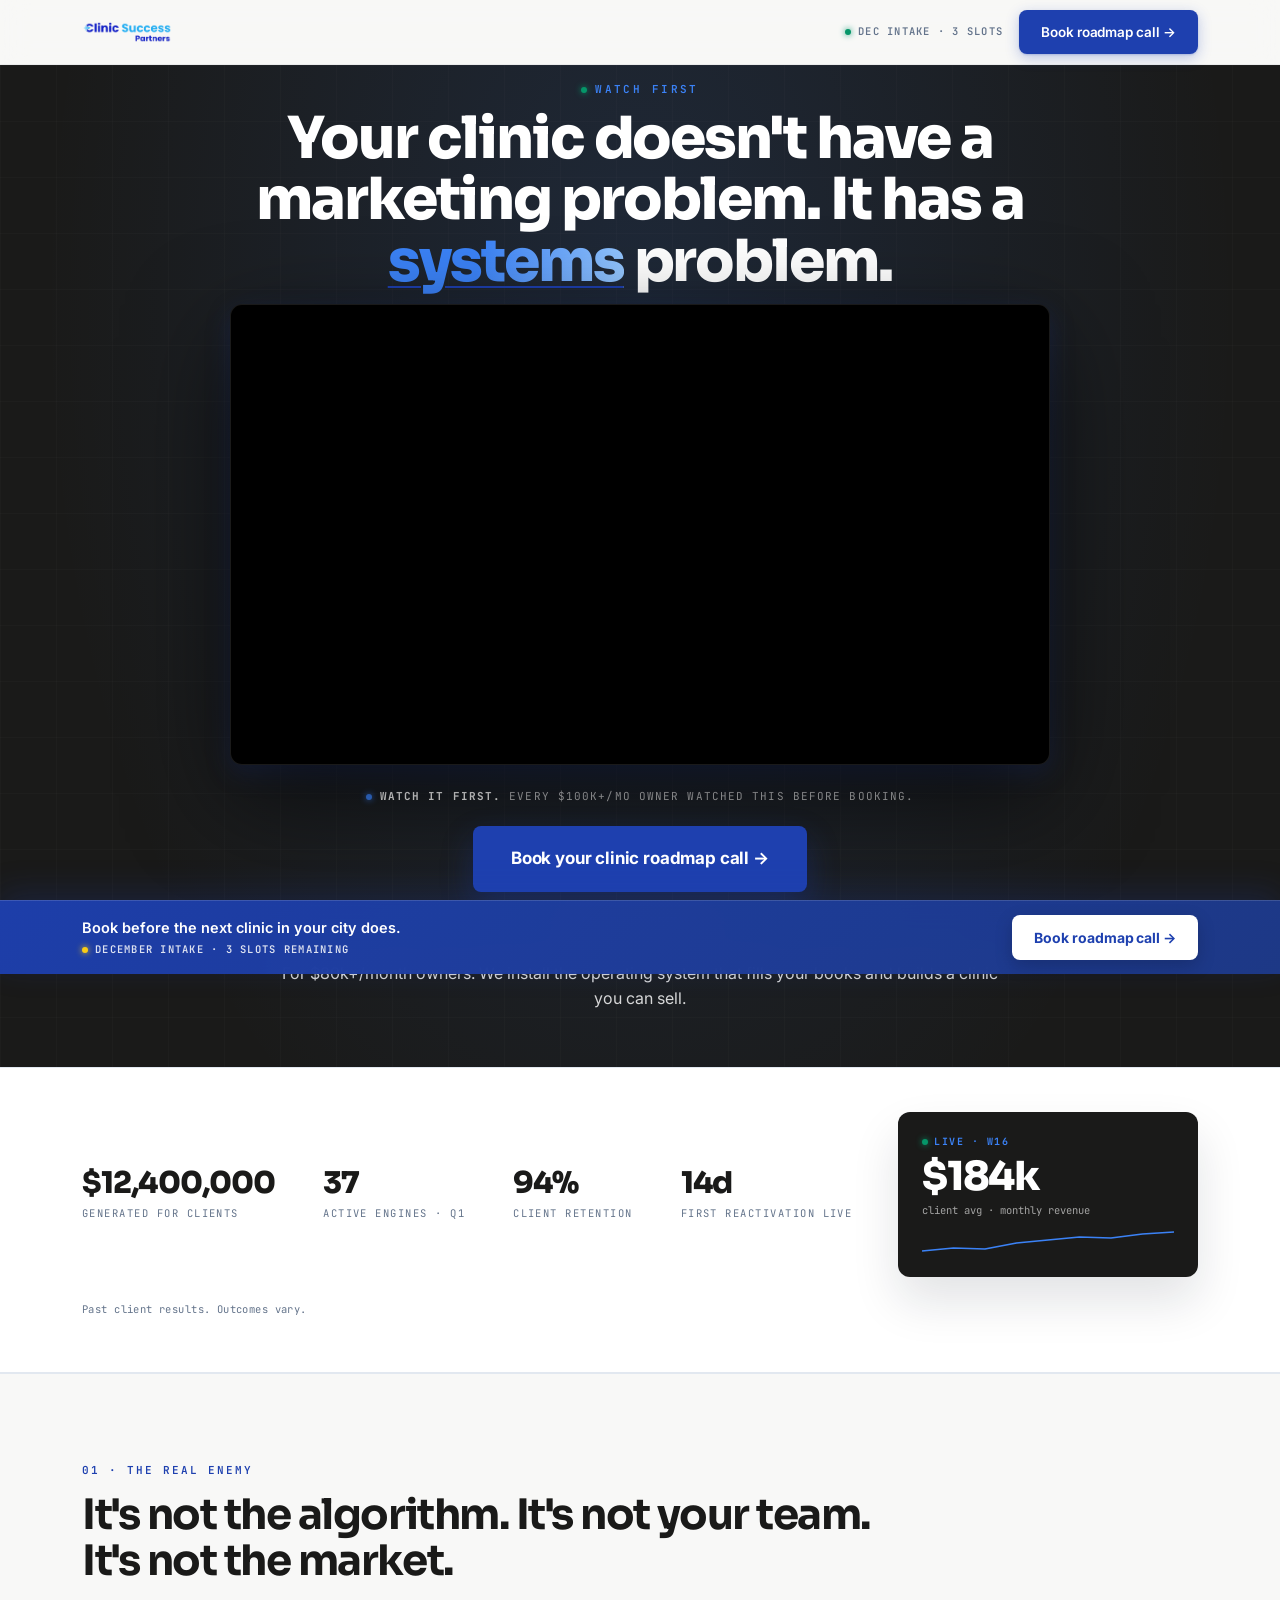
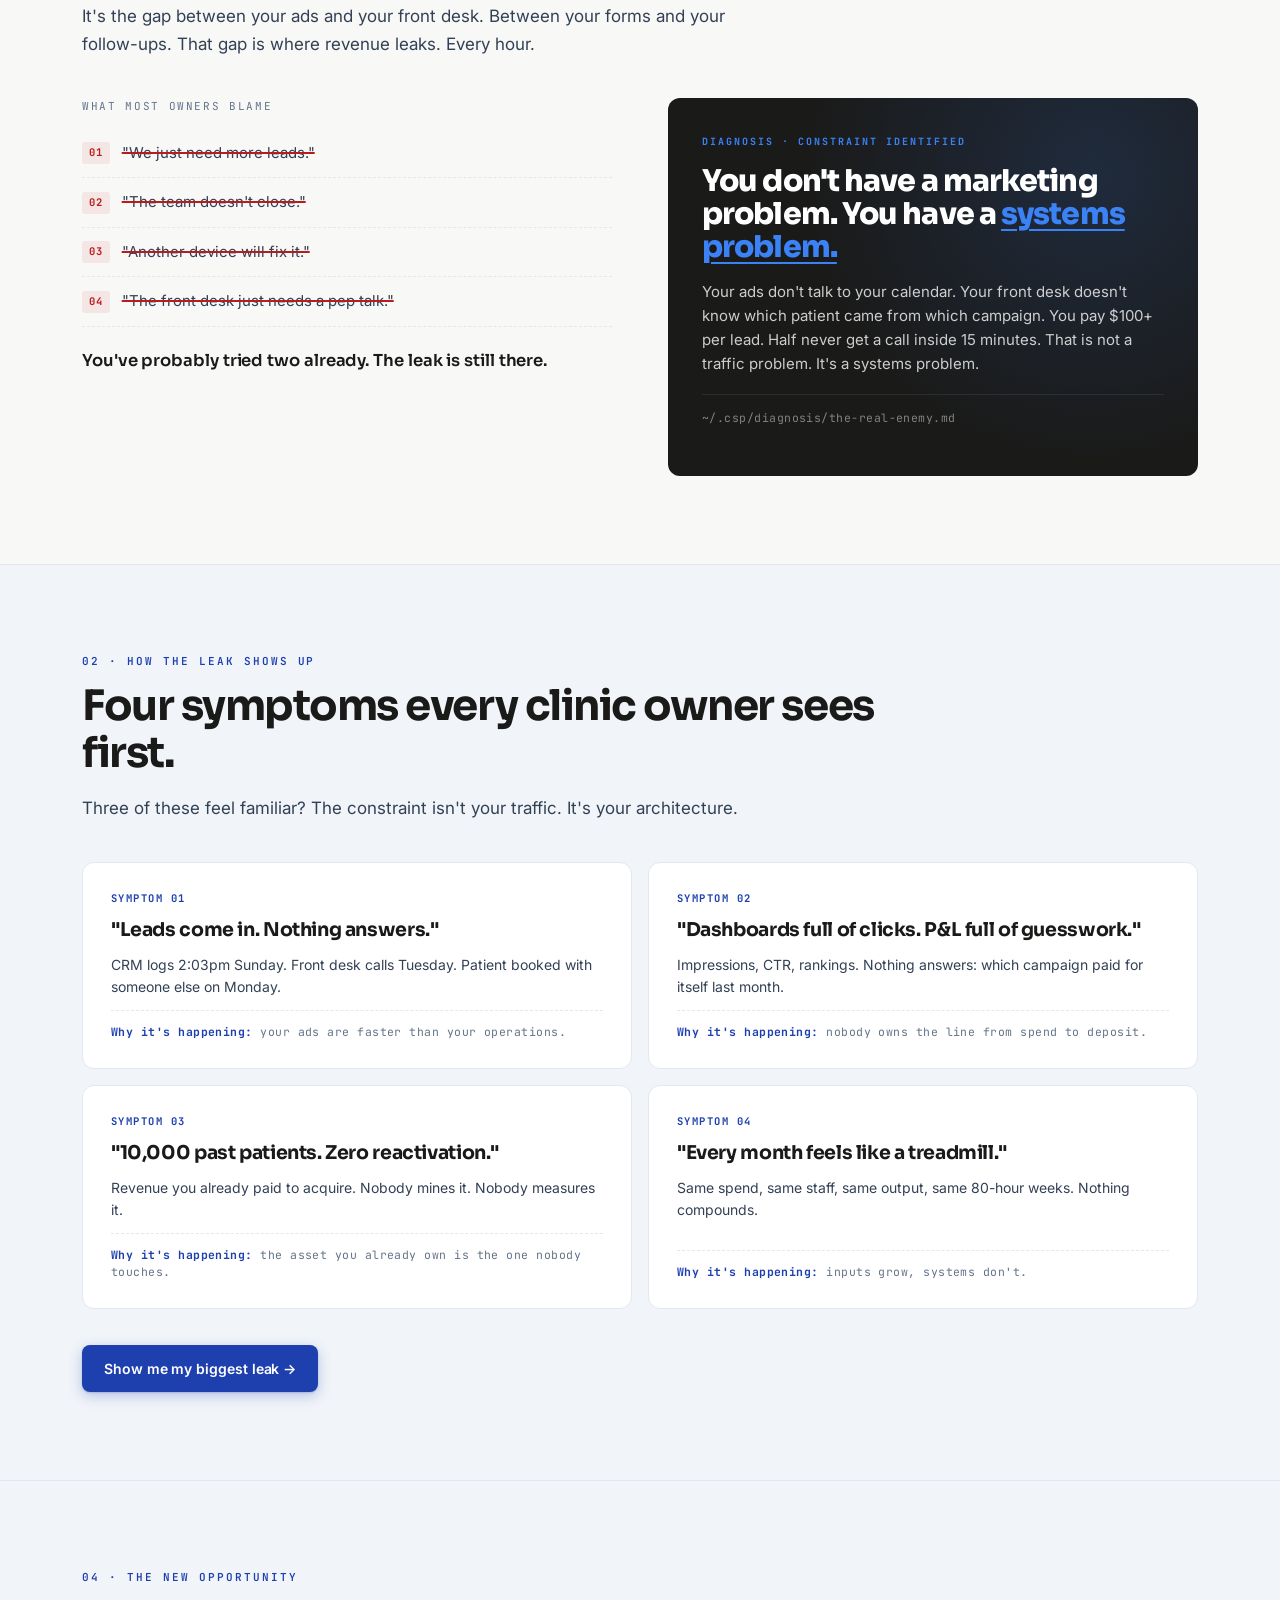
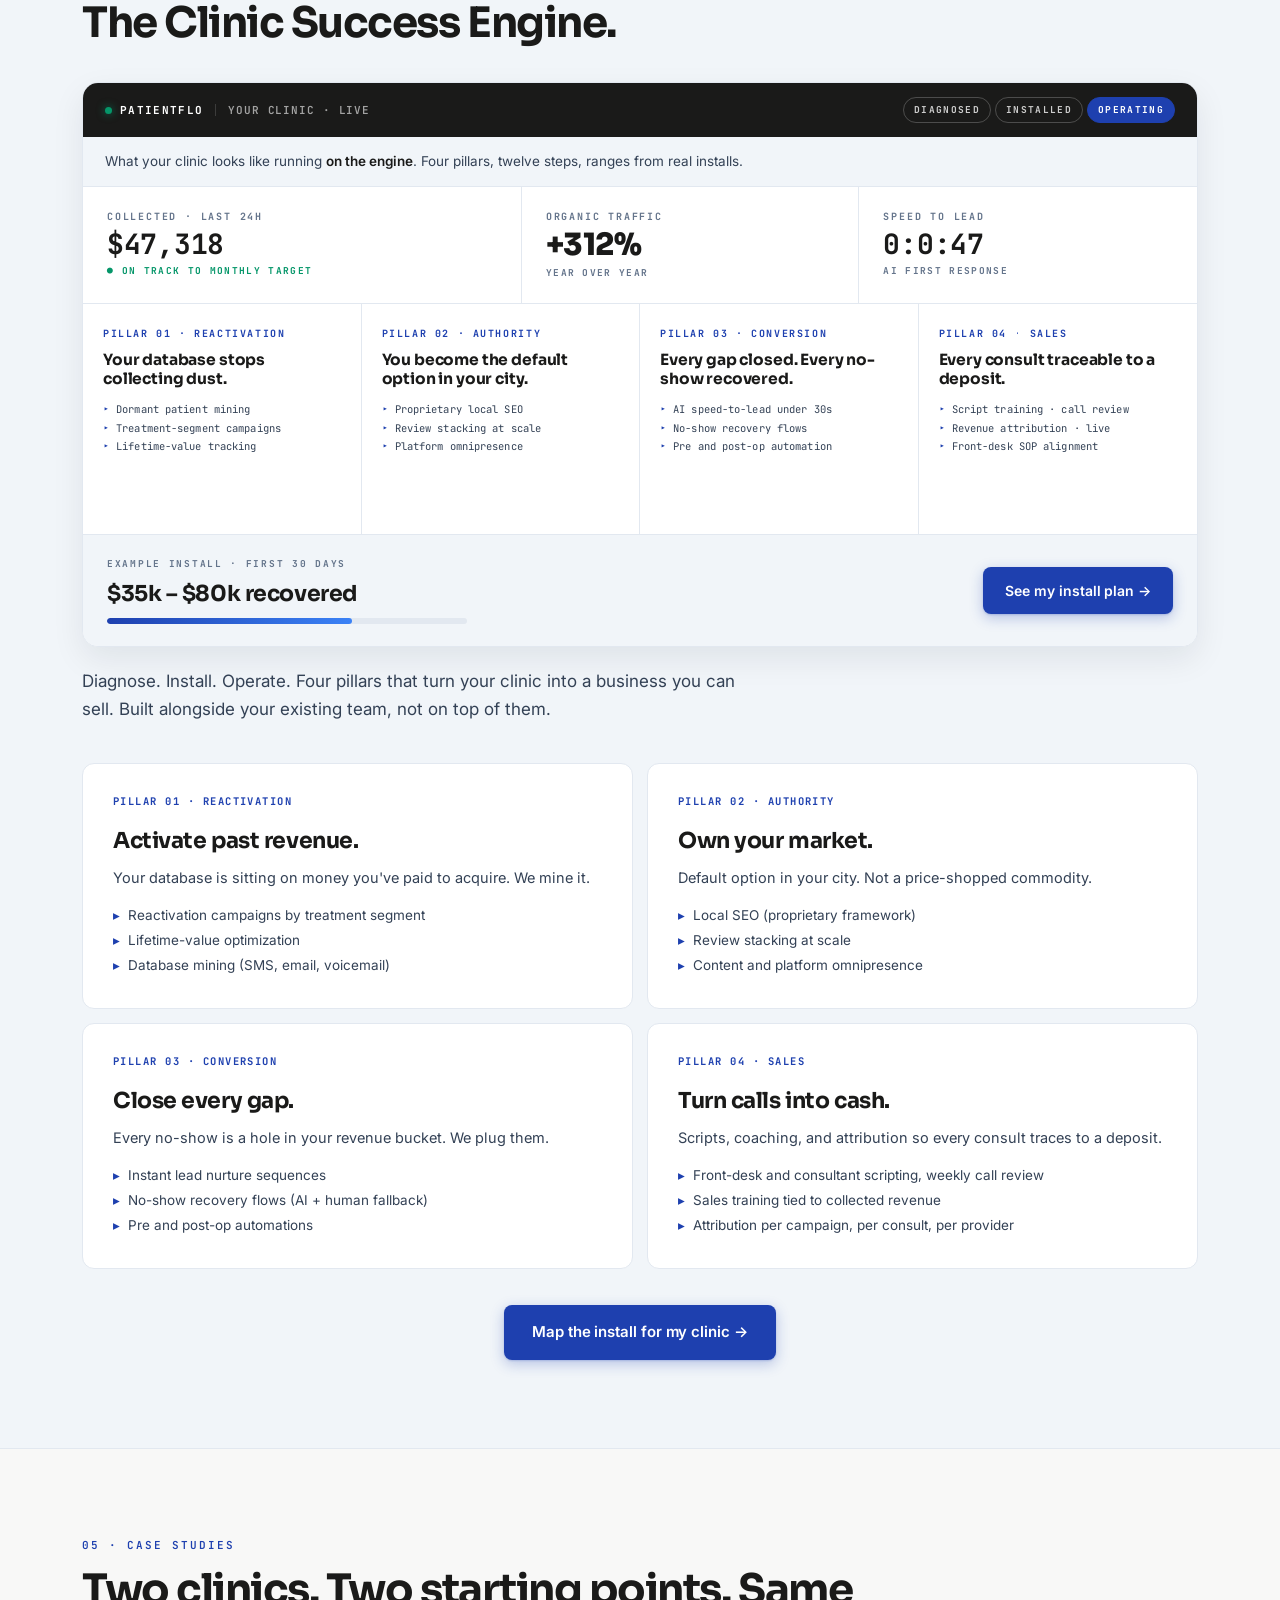
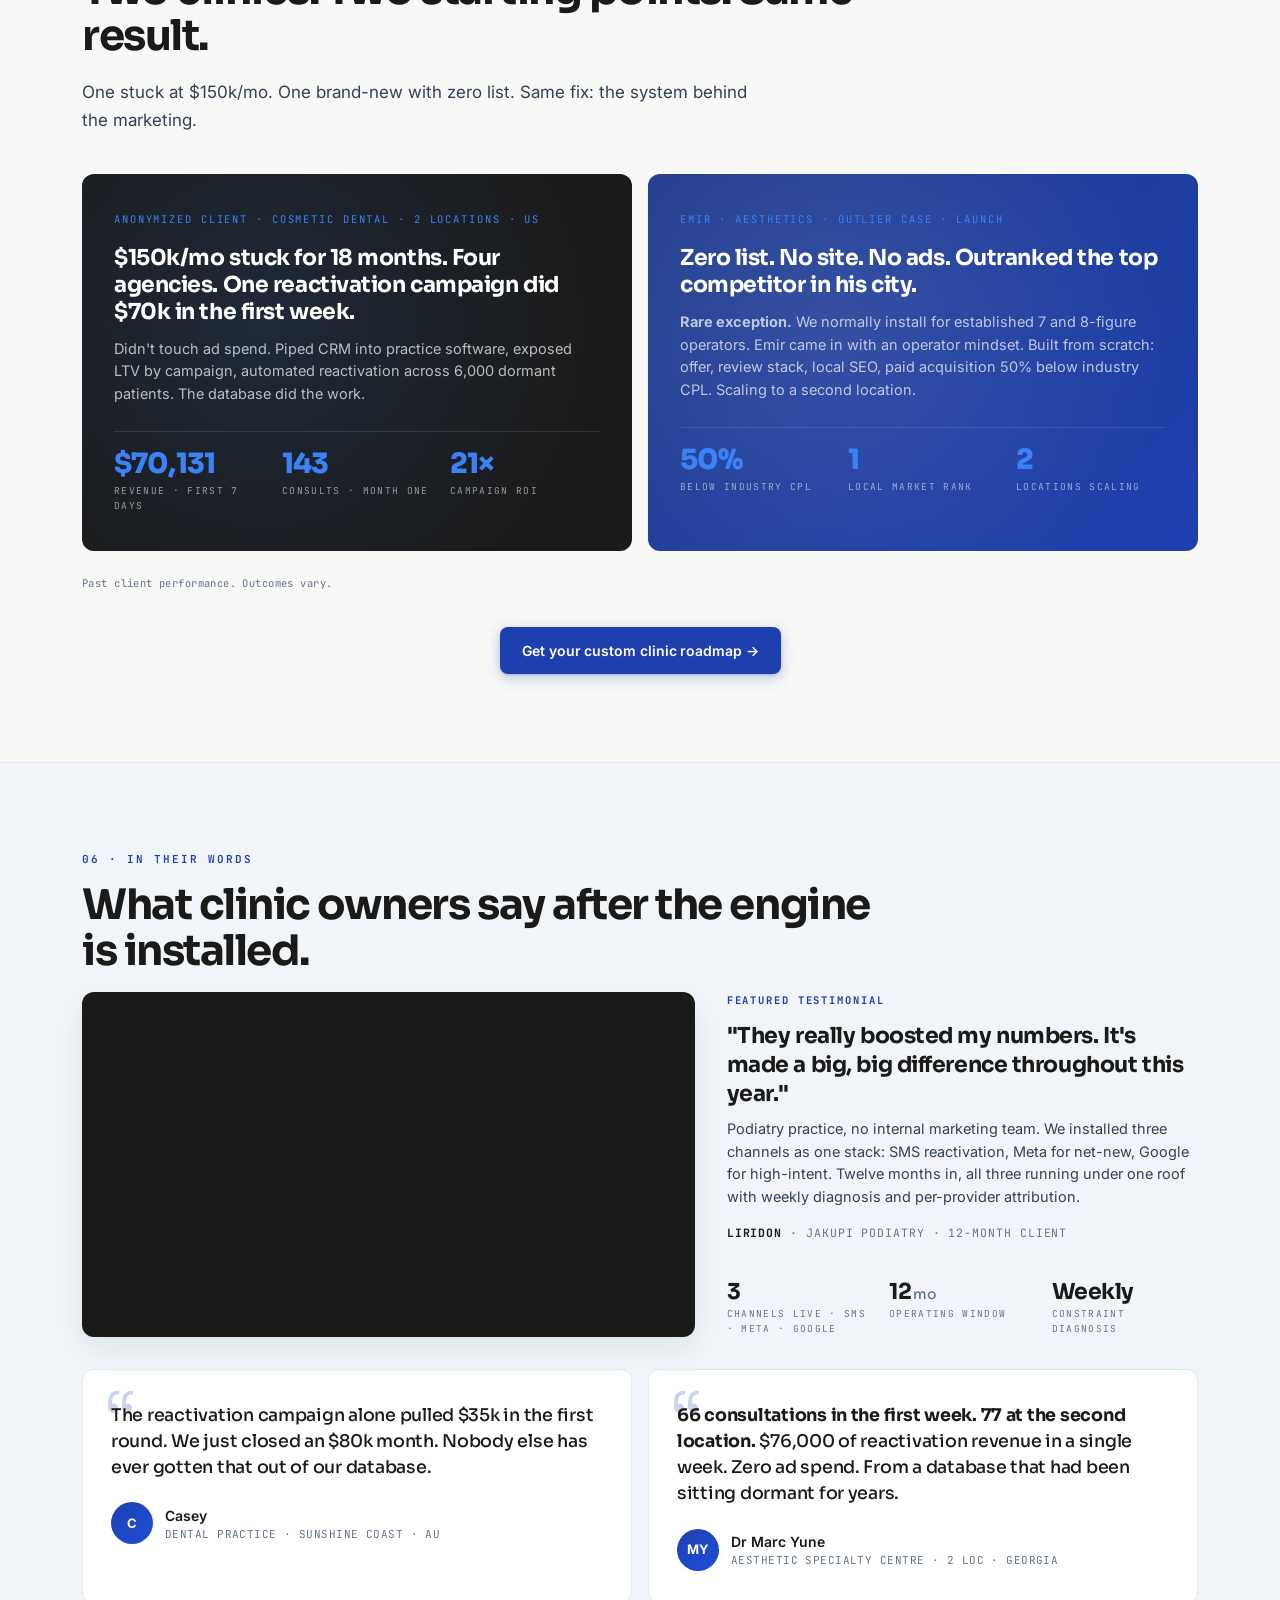
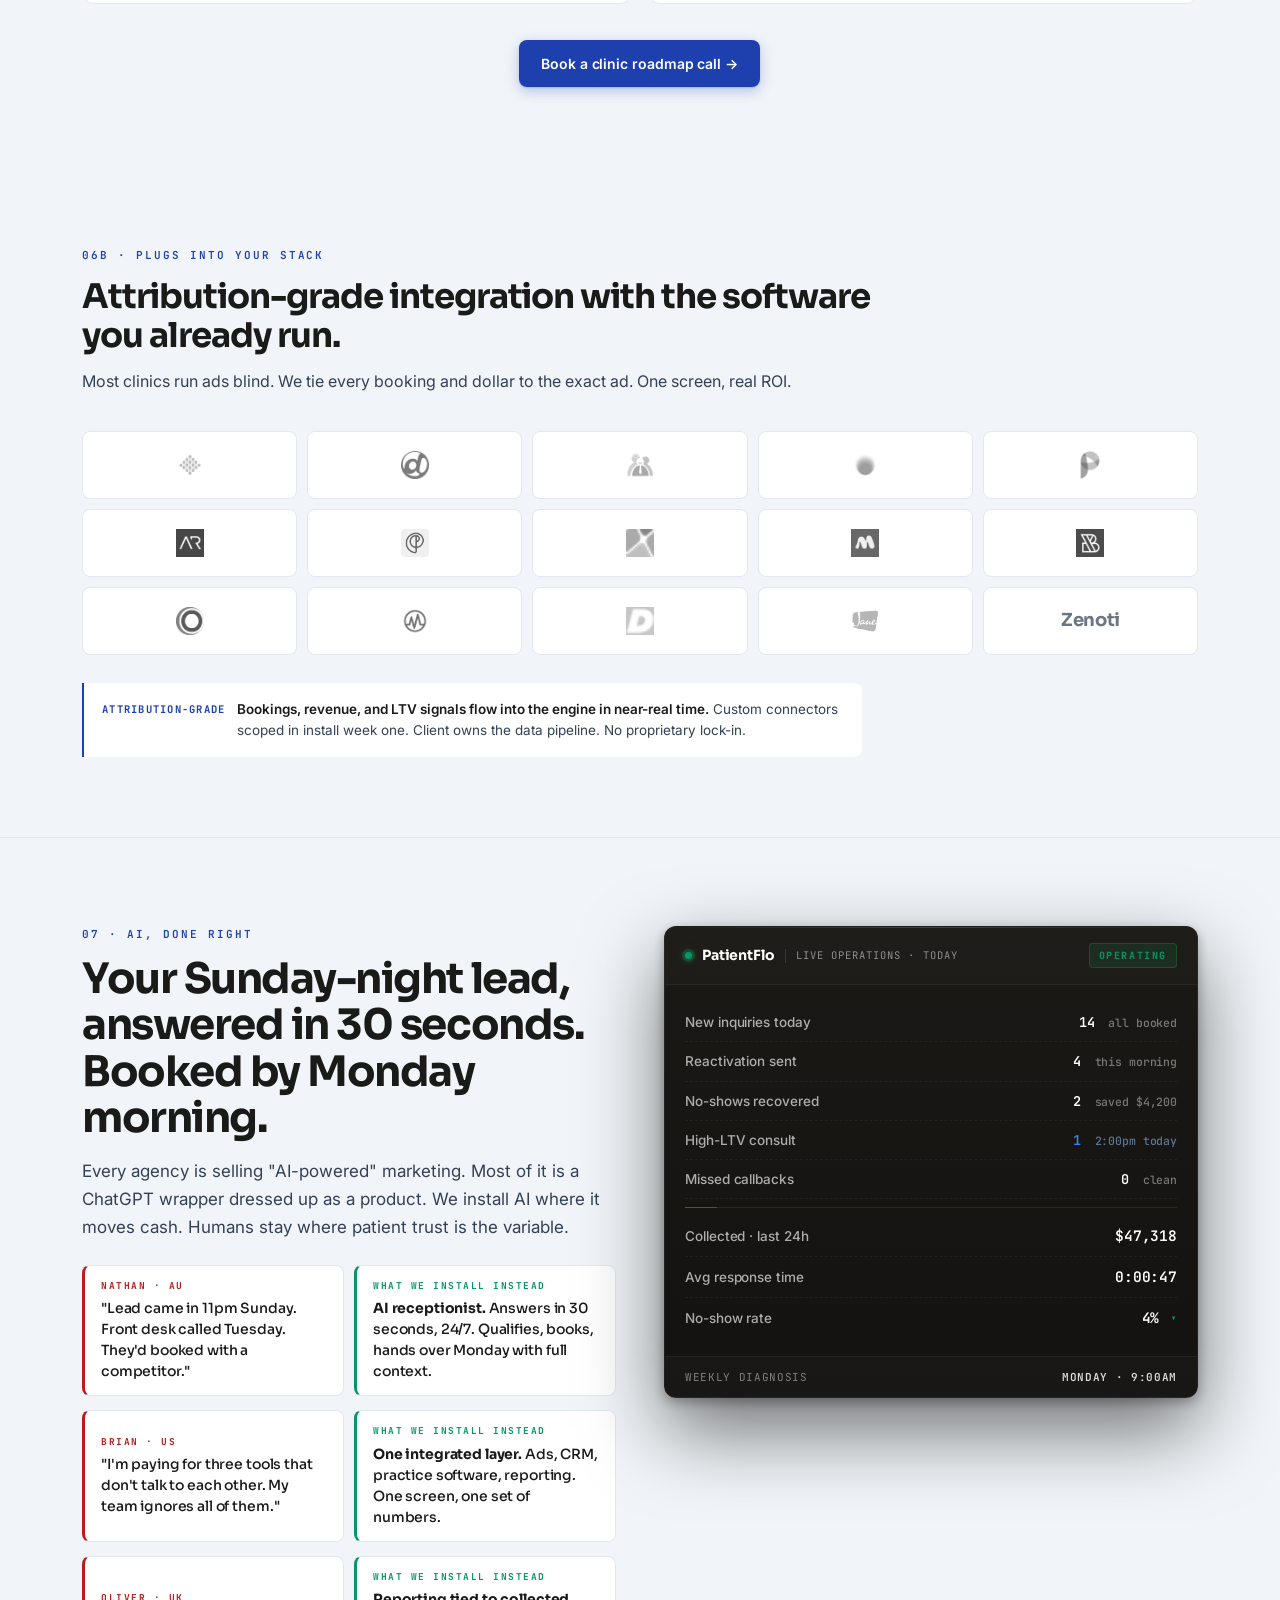
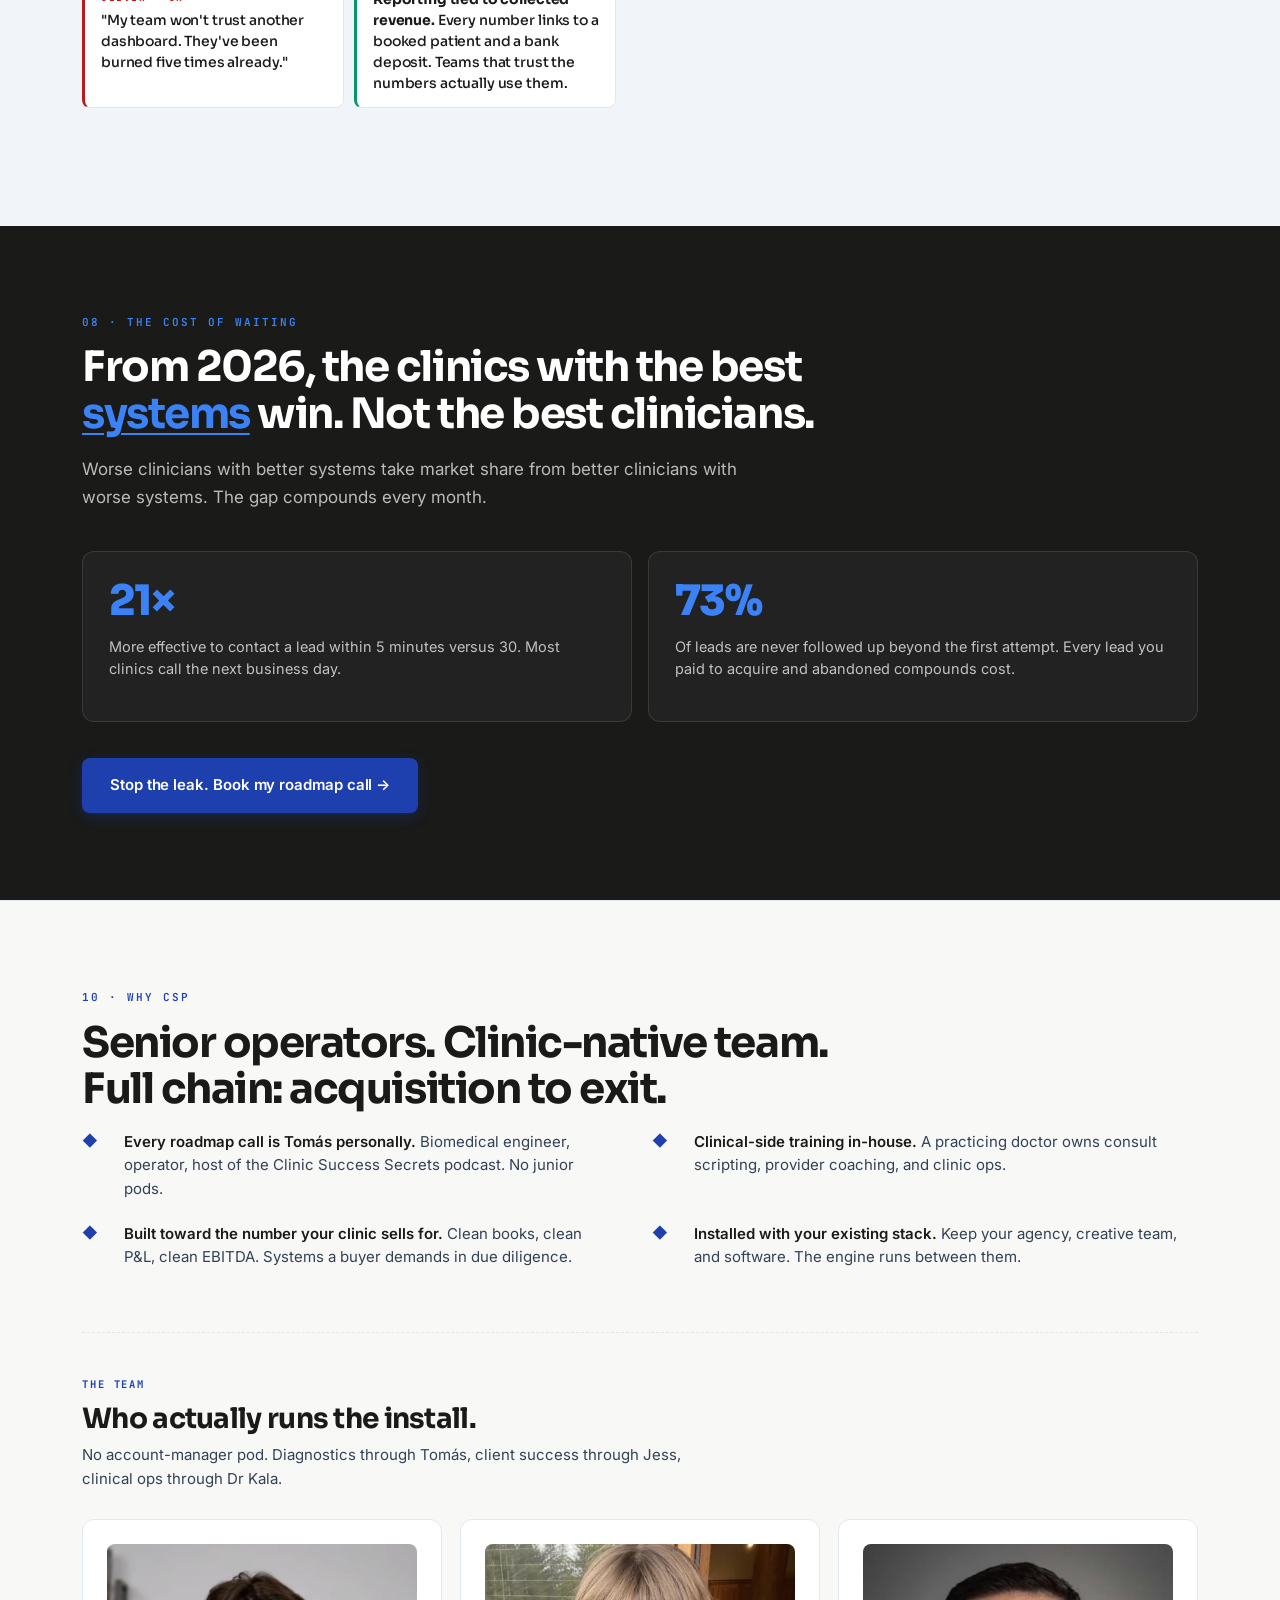
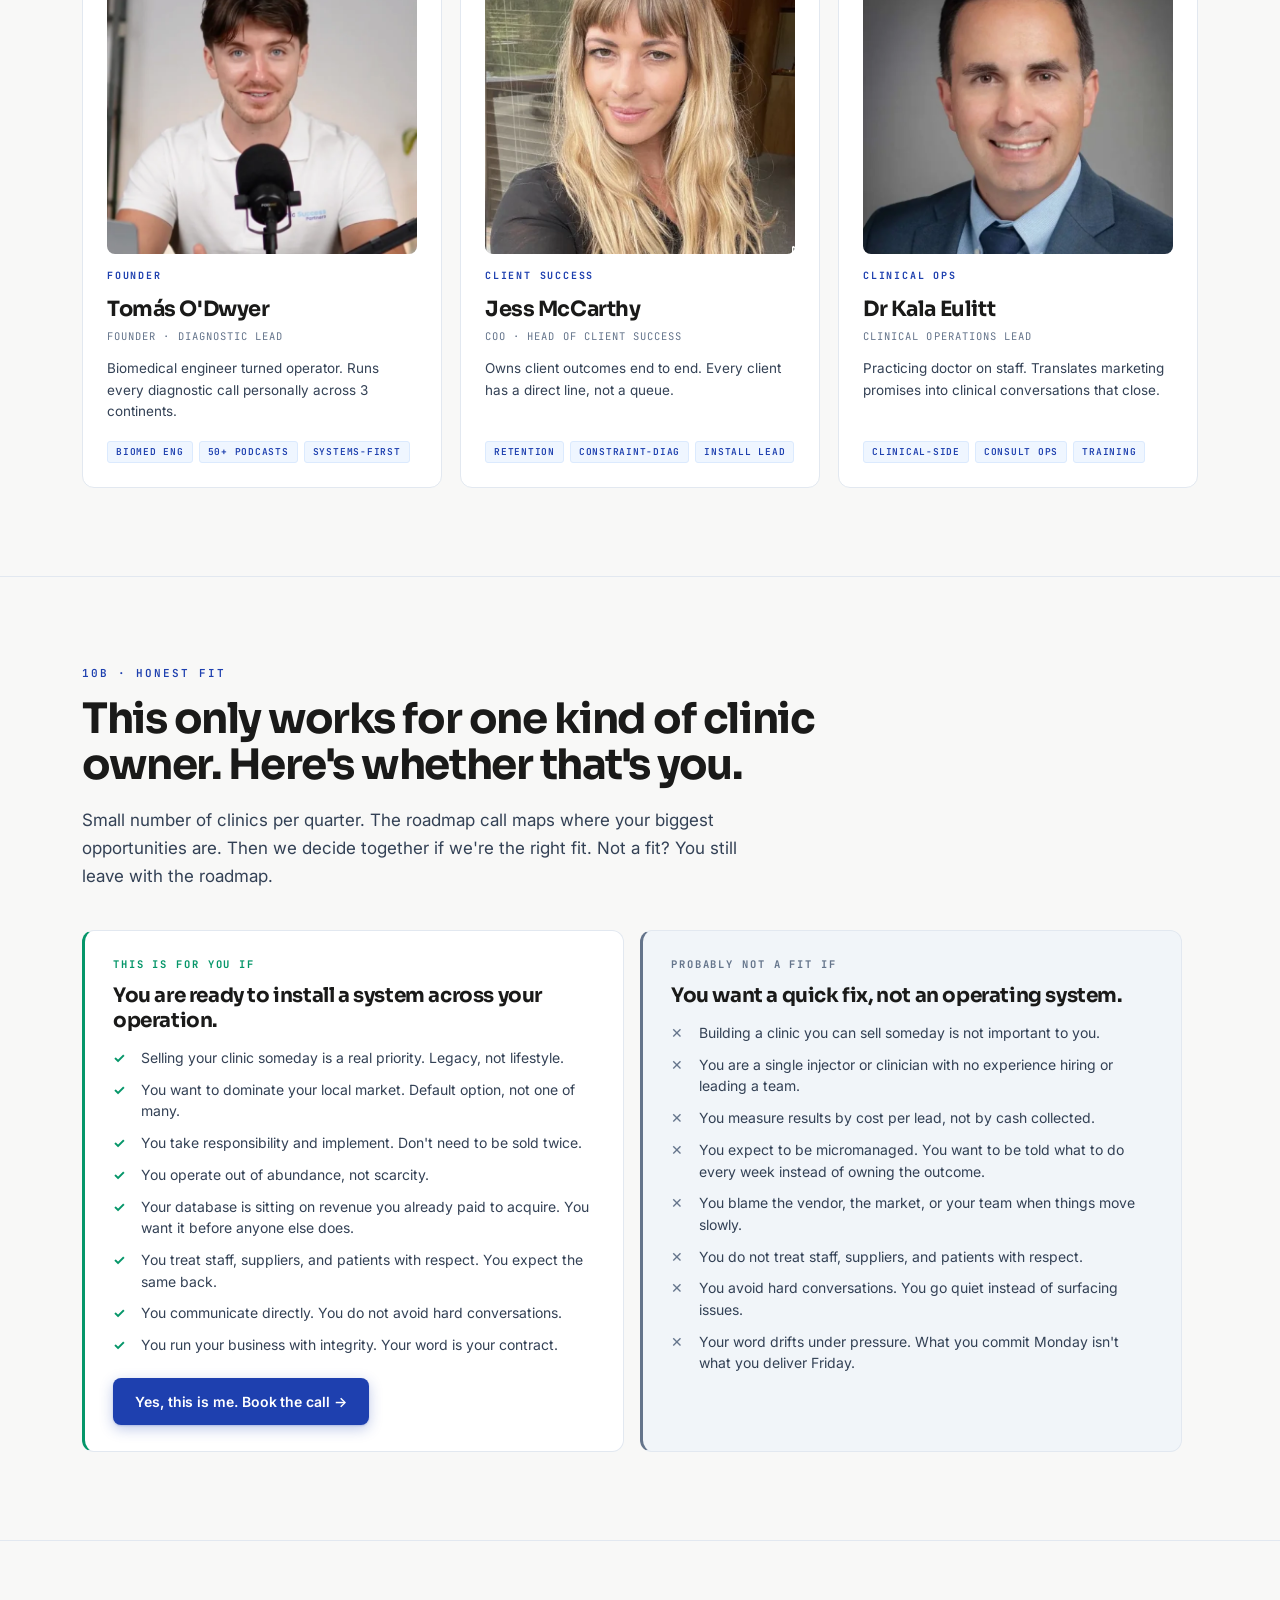
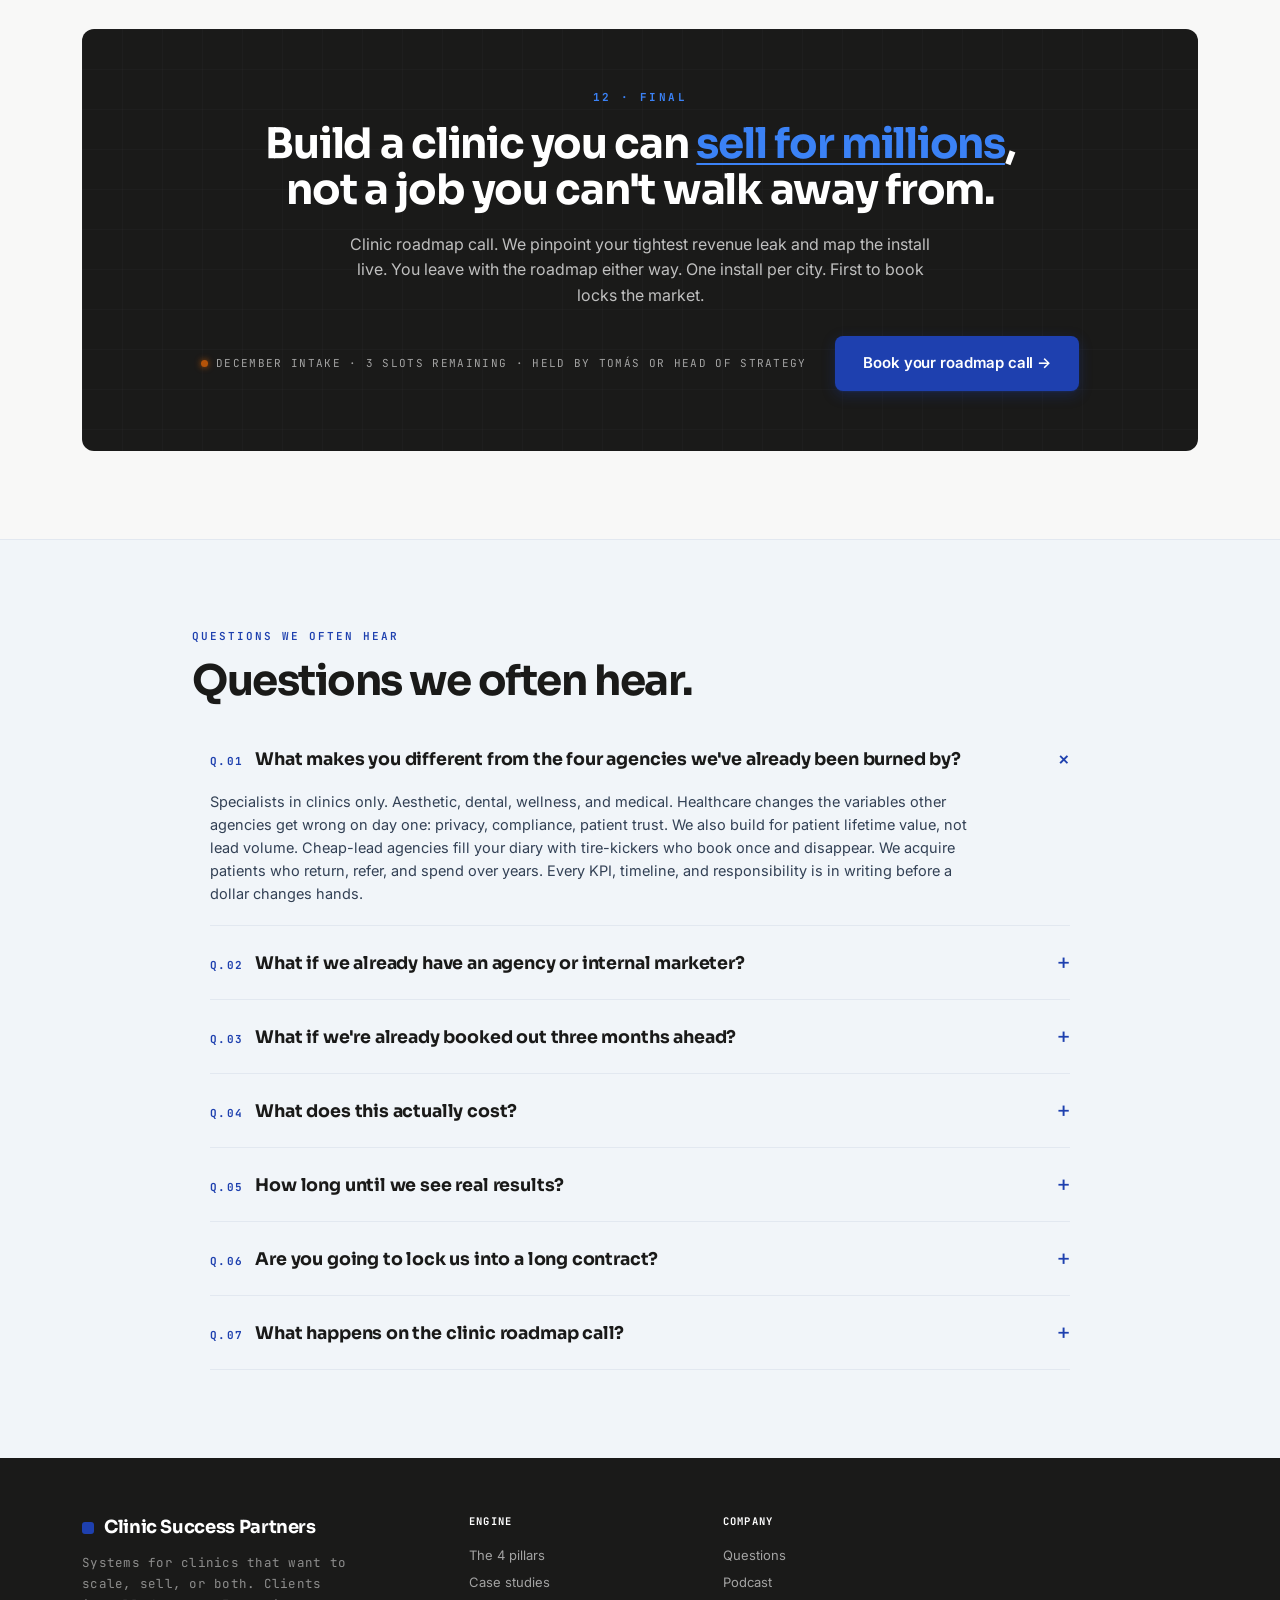
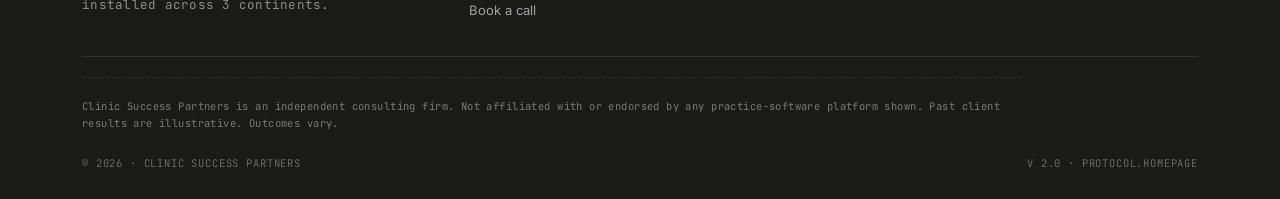
==== index.html @ 95f75d6e "v2.1: mobile fixes — box-sizing reset, VSL+CTA above fold, sticky CTA centered, nav logo/button over" ====
<!DOCTYPE html>
<html lang="en">
<head>
<meta charset="UTF-8" />
<meta name="viewport" content="width=device-width, initial-scale=1" />
<title>Clinic Success Partners · The Engine for 7&amp;8 Figure Clinics</title>
<meta name="description" content="Clinics don't have a marketing problem. They have a systems problem. The installed operating system for 7 and 8-figure clinics, built for your exit." />
<meta name="robots" content="index,follow" />

<!-- Open Graph (Facebook, LinkedIn, WhatsApp, iMessage, Slack, Discord) -->
<meta property="og:type" content="website" />
<meta property="og:site_name" content="Clinic Success Partners" />
<meta property="og:title" content="Clinic Success Partners · The Engine for 7&amp;8 Figure Clinics" />
<meta property="og:description" content="The installed operating system between your acquisition, your front desk, and the number your clinic sells for. Built for 7 and 8-figure clinic owners." />
<meta property="og:url" content="https://clinicsuccesspartners.com/" />
<meta property="og:image" content="https://clinicsuccesspartners.com/assets/og-image.jpg" />
<meta property="og:image:secure_url" content="https://clinicsuccesspartners.com/assets/og-image.jpg" />
<meta property="og:image:type" content="image/jpeg" />
<meta property="og:image:width" content="1200" />
<meta property="og:image:height" content="630" />
<meta property="og:image:alt" content="Clinic Success Partners" />
<meta property="og:locale" content="en_US" />

<!-- Twitter / X -->
<meta name="twitter:card" content="summary_large_image" />
<meta name="twitter:title" content="Clinic Success Partners · The Engine for 7&amp;8 Figure Clinics" />
<meta name="twitter:description" content="The installed operating system between your acquisition, your front desk, and the number your clinic sells for. For 7 and 8-figure clinics." />
<meta name="twitter:image" content="https://clinicsuccesspartners.com/assets/og-image.jpg" />
<meta name="twitter:image:alt" content="Clinic Success Partners" />

<link rel="canonical" href="https://clinicsuccesspartners.com/" />
<link rel="icon" href="./assets/favicon.ico" sizes="any" />
<link rel="icon" type="image/png" sizes="32x32" href="./assets/favicon-32.png" />
<link rel="icon" type="image/png" sizes="192x192" href="./assets/favicon-192.png" />
<link rel="apple-touch-icon" sizes="180x180" href="./assets/apple-touch-icon.png" />

<!-- Resource hints: preconnect critical origins for faster TLS -->
<link rel="preconnect" href="https://fonts.googleapis.com" />
<link rel="preconnect" href="https://fonts.gstatic.com" crossorigin />
<link rel="preconnect" href="https://fast.vidalytics.com" crossorigin />
<link rel="dns-prefetch" href="https://book.clinicsuccesspartners.com" />

<!-- Google Fonts loaded directly (moved out of tokens.css @import to avoid sequential CSS chain) -->
<link rel="stylesheet" href="https://fonts.googleapis.com/css2?family=Sora:wght@400;500;600;700;800&family=Inter:wght@400;500;600;700;800&family=JetBrains+Mono:wght@400;500;600;700&display=swap" />

<!-- VSL poster preload: speeds up LCP for the above-fold Vidalytics thumbnail -->
<link rel="preload" as="image" href="https://fast.vidalytics.com/video/HPq2IGBn/w9SCL74Icphn06Eu/img/thumbnail/blob-69e3a6c3eb606.jpg" fetchpriority="high" />

<!-- Brand system -->
<link rel="preload" href="./brand/tokens.css" as="style" />
<link rel="stylesheet" href="./brand/tokens.css" />
<link rel="stylesheet" href="./brand/motion.css" />
<link rel="stylesheet" href="./css/page.css" />

<script type="application/ld+json">
{
  "@context": "https://schema.org",
  "@type": "Organization",
  "name": "Clinic Success Partners",
  "url": "https://clinicsuccesspartners.com",
  "logo": "https://clinicsuccesspartners.com/assets/favicon.svg",
  "description": "The 12-step Clinic Success Engine. An operating system for 7 and 8-figure clinics.",
  "sameAs": ["https://www.youtube.com/@clinicsuccesspartners"],
  "founder": {"@type": "Person", "name": "Tomás O'Dwyer"}
}
</script>

<style>
  /* ============ LAYOUT ============ */
  *, *::before, *::after { box-sizing: border-box; }
  html, body { overflow-x: hidden; max-width: 100%; }
  body { margin: 0; }
  img, svg, video, iframe { max-width: 100%; }
  .wrap { max-width: 1180px; margin: 0 auto; padding: 0 32px; }
  .wrap-narrow { max-width: 960px; margin: 0 auto; padding: 0 32px; }
  @media (max-width: 640px) {
    .wrap, .wrap-narrow { padding: 0 20px; }
  }
  section { padding: 88px 0; }
  section + section { border-top: 1px solid var(--csp-ink-300); }
  .sec-eye {
    font-family: var(--csp-font-mono); font-size: 11px;
    font-weight: 600; letter-spacing: 0.18em; text-transform: uppercase;
    color: var(--csp-blue-800); display: block; margin-bottom: 14px;
  }
  section h2 {
    font-family: var(--csp-font-display); font-weight: 700;
    font-size: clamp(30px, 3.4vw, 42px); letter-spacing: -0.035em; line-height: 1.1;
    color: var(--csp-warm-900); margin: 0 0 18px;
    max-width: 820px;
  }
  section h2 .hl {
    color: var(--csp-blue-800); text-decoration: underline;
    text-decoration-thickness: 2px; text-underline-offset: 5px;
  }
  section .intro {
    font-size: 17px; line-height: 1.65;
    color: var(--csp-ink-700); margin: 0 0 40px;
    max-width: 680px;
  }

  /* ============ NAV (light/off-white with scroll-shadow) ============ */
  .site-nav {
    position: sticky; top: 0; z-index: 40;
    background: rgba(248,248,247,0.78);
    backdrop-filter: blur(14px);
    border-bottom: 1px solid rgba(15,23,42,0.06);
    padding: 10px 0;
    transition: box-shadow 0.25s var(--csp-ease), background 0.25s var(--csp-ease), border-color 0.25s var(--csp-ease);
  }
  .site-nav.scrolled {
    background: rgba(248,248,247,0.94);
    border-bottom-color: var(--csp-ink-300);
    box-shadow: 0 6px 20px rgba(15,23,42,0.06);
  }
  .site-nav .wrap { display: flex; align-items: center; gap: 16px; }
  .nav-logo {
    font-family: var(--csp-font-display); font-weight: 700;
    font-size: 16px; color: var(--csp-warm-900); letter-spacing: -0.02em;
    display: flex; align-items: center; gap: 9px; text-decoration: none;
  }
  .nav-logo .mark { width: 11px; height: 11px; border-radius: 3px; background: var(--csp-blue-800); }
  .nav-logo img { height: 22px; width: auto; display: block; }
  .site-nav .spacer { flex: 1; }
  .nav-status {
    font-family: var(--csp-font-mono); font-size: 10.5px; font-weight: 600;
    color: var(--csp-ink-500); letter-spacing: 0.12em; text-transform: uppercase;
    display: flex; align-items: center; gap: 7px;
  }
  .nav-status::before {
    content: ""; width: 6px; height: 6px; border-radius: 50%;
    background: var(--csp-success); box-shadow: 0 0 6px var(--csp-success);
    animation: csp-pulse 1.8s ease-in-out infinite;
  }
  @media (max-width: 640px) {
    .nav-status { display: none; }
    .site-nav { padding: 8px 0; }
    .site-nav .wrap { gap: 10px; }
    .nav-logo img { height: 20px; }
    .site-nav .btn { padding: 9px 14px; font-size: 13px; }
    .site-nav .btn .full { display: none; }
  }
  .site-nav .btn .short { display: none; }
  @media (max-width: 640px) {
    .site-nav .btn .short { display: inline; }
  }

  /* ============ BUTTONS ============ */
  .btn {
    display: inline-flex; align-items: center; gap: 8px;
    padding: 13px 22px;
    font-family: var(--csp-font-ui); font-size: 14px; font-weight: 600;
    border-radius: var(--csp-r); border: none; cursor: pointer; text-decoration: none;
    transition: transform 0.18s var(--csp-ease), box-shadow 0.18s var(--csp-ease), background 0.15s ease;
    letter-spacing: -0.005em; white-space: nowrap;
  }
  .btn-primary {
    background: var(--csp-blue-800); color: #fff;
    box-shadow: var(--csp-shadow-cta);
  }
  .btn-primary:hover {
    transform: translateY(-1px); background: var(--csp-blue-900);
    box-shadow: var(--csp-shadow-cta-hover);
  }
  .btn-outline {
    background: transparent; color: var(--csp-ink-900);
    border: 1px solid var(--csp-ink-300);
  }
  .btn-outline:hover { border-color: var(--csp-blue-800); color: var(--csp-blue-800); }
  .btn-lg { padding: 16px 28px; font-size: 15px; }
  /* btn-xl = identical to btn-lg on mobile (no change vs live), upgrades on desktop only */
  .btn-xl { padding: 16px 28px; font-size: 15px; }
  @media (min-width: 768px) {
    .btn-xl {
      padding: 20px 38px; font-size: 17px; font-weight: 700;
      letter-spacing: -0.01em; gap: 10px;
      box-shadow: 0 14px 32px rgba(30,64,175,0.32), 0 2px 6px rgba(15,23,42,0.18);
    }
    .btn-xl:hover { box-shadow: 0 18px 40px rgba(30,64,175,0.40), 0 3px 8px rgba(15,23,42,0.20); }
    /* Desktop nav CTA (refined / premium) */
    .site-nav .btn-primary { padding: 12px 22px; font-size: 13.5px; font-weight: 600; }
  }

  /* ============ HERO (VSL above the fold, dark) ============ */
  .hero {
    padding: 36px 0 56px; text-align: center;
    background: var(--csp-warm-900); color: #fff;
    position: relative; overflow: hidden;
  }
  .hero::before {
    content: ""; position: absolute;
    top: -30%; left: -10%; width: 120%; height: 180%;
    background: radial-gradient(ellipse at 50% 30%, rgba(59,130,246,0.14), transparent 55%);
    pointer-events: none;
  }
  .hero::after {
    content: ""; position: absolute;
    top: 0; left: 0; right: 0; bottom: 0;
    background-image:
      linear-gradient(to right, rgba(255,255,255,0.015) 1px, transparent 1px),
      linear-gradient(to bottom, rgba(255,255,255,0.015) 1px, transparent 1px);
    background-size: 56px 56px; pointer-events: none;
  }
  .hero .wrap-narrow { position: relative; z-index: 2; }
  .hero .eye {
    font-family: var(--csp-font-mono); font-size: 11px;
    font-weight: 600; letter-spacing: 0.22em; text-transform: uppercase;
    color: var(--csp-blue-400); margin-bottom: 18px; display: inline-flex;
    align-items: center; gap: 8px;
  }
  .hero .eye::before {
    content: ""; width: 6px; height: 6px; border-radius: 50%;
    background: var(--csp-success); box-shadow: 0 0 6px var(--csp-success);
    animation: csp-pulse 1.8s ease-in-out infinite;
  }
  .hero h1 {
    font-family: var(--csp-font-display); font-weight: 800;
    font-size: clamp(38px, 4.7vw, 58px); line-height: 1.06;
    letter-spacing: -0.035em; color: #fff;
    margin: 0 auto 22px; max-width: 880px;
  }
  .hero h1 .hl { color: var(--csp-blue-400); }
  .hero h1 .hl.shimmer {
    background: linear-gradient(100deg, var(--csp-blue-400) 20%, #93C5FD 50%, var(--csp-blue-400) 80%);
    background-size: 200% 100%;
    -webkit-background-clip: text; background-clip: text;
    -webkit-text-fill-color: transparent;
    animation: csp-shimmer 3s linear infinite;
  }
  .hero p.hero-sub {
    font-size: 15px; line-height: 1.55; color: rgba(255,255,255,0.72);
    margin: 20px auto 0; max-width: 620px;
  }
  .hero p.hero-resolver {
    font-size: 16px; line-height: 1.55;
    color: rgba(255,255,255,0.82);
    margin: 0 auto 28px; max-width: 720px;
  }
  /* Mobile hero: VSL + CTA above the fold. Headline tightened, resolver dropped below CTA. */
  @media (max-width: 767px) {
    .hero { padding: 18px 0 40px; }
    .hero .wrap-narrow { display: flex; flex-direction: column; align-items: stretch; }
    .hero .eye { order: 1; align-self: center; margin-bottom: 8px; }
    .hero h1 {
      order: 2;
      font-size: clamp(26px, 7.4vw, 34px);
      line-height: 1.08;
      margin: 0 auto 14px;
    }
    .hero .vsl-wrap { order: 3; margin: 0 auto 14px; }
    .hero .vsl-cta-row { order: 4; gap: 10px; margin-bottom: 12px; }
    .hero p.hero-resolver { order: 5; font-size: 14.5px; margin: 6px auto 0; }
  }
  /* Desktop-only hero visual reorder + tightened spacing so CTA sits above the fold. Mobile unchanged. */
  @media (min-width: 768px) {
    .hero { padding: 16px 0 56px; }
    .hero .wrap-narrow { display: flex; flex-direction: column; align-items: stretch; }
    .hero .eye { order: 1; align-self: center; margin-bottom: 10px; }
    .hero h1 { order: 2; margin-bottom: 12px; }
    .hero .vsl-wrap { order: 3; width: 100%; max-width: 640px; align-self: center; margin-bottom: 12px; }
    .hero .vsl-cta-row { order: 4; gap: 10px; }
    .hero p.hero-resolver { order: 5; margin: 22px auto 0; }
  }
  /* Taller viewports: progressively grow VSL back toward original prominence */
  @media (min-width: 768px) and (min-height: 820px) {
    .hero .vsl-wrap { max-width: 720px; }
  }
  @media (min-width: 768px) and (min-height: 900px) {
    .hero .vsl-wrap { max-width: 820px; }
  }

  .vsl-wrap {
    position: relative;
    border-radius: var(--csp-r-lg);
    overflow: hidden;
    box-shadow: 0 32px 100px rgba(0,0,0,0.6), 0 8px 24px rgba(30,64,175,0.25);
    background: #000;
    margin: 0 auto 20px;
    max-width: 860px;
    aspect-ratio: 16 / 9;
    border: 1px solid rgba(255,255,255,0.10);
    transition: border-color 0.25s var(--csp-ease), box-shadow 0.25s var(--csp-ease);
  }
  .vsl-wrap:hover {
    border-color: rgba(59,130,246,0.35);
    box-shadow: 0 36px 110px rgba(0,0,0,0.65), 0 12px 36px rgba(30,64,175,0.4);
  }
  .vsl-cta-row {
    display: flex; flex-direction: column; gap: 14px; align-items: center;
  }
  .vsl-cta-note {
    font-family: var(--csp-font-mono); font-size: 11px;
    color: rgba(255,255,255,0.72); letter-spacing: 0.10em; text-transform: uppercase;
    display: inline-flex; align-items: center; gap: 8px;
  }
  .vsl-cta-note::before {
    content: ""; width: 6px; height: 6px; border-radius: 50%;
    background: var(--csp-blue-400); box-shadow: 0 0 6px var(--csp-blue-400);
    animation: csp-pulse 1.8s ease-in-out infinite;
  }
  .vsl-cta-note .accent { color: #fff; font-weight: 700; }
  .vsl-restart {
    background: transparent; border: none;
    color: rgba(255,255,255,0.5);
    font-family: var(--csp-font-mono);
    font-size: 10.5px; font-weight: 600;
    letter-spacing: 0.08em; text-transform: uppercase;
    cursor: pointer; padding: 8px 14px; margin-top: 2px;
    min-height: 36px;
    transition: color 0.2s var(--csp-ease);
    -webkit-tap-highlight-color: transparent;
  }
  @media (hover: hover) {
    .vsl-restart:hover { color: rgba(255,255,255,0.85); }
  }
  .vsl-restart:active { color: rgba(255,255,255,0.9); }
  .vsl-restart:focus-visible { outline: 1px solid rgba(255,255,255,0.35); outline-offset: 2px; }
  @media (max-width: 720px) {
    .vsl-restart { font-size: 11px; padding: 10px 16px; min-height: 40px; }
  }

  /* ============ DISCLAIMERS ============ */
  .disclaimer {
    margin-top: 24px;
    font-family: var(--csp-font-mono);
    font-size: 10.5px; line-height: 1.55;
    color: var(--csp-ink-500); letter-spacing: 0.04em;
    max-width: 880px;
  }
  .footer-disclaimer {
    margin-top: 20px; padding-top: 20px;
    border-top: 1px dashed rgba(255,255,255,0.1);
    font-family: var(--csp-font-mono);
    font-size: 10.5px; line-height: 1.6;
    color: rgba(255,255,255,0.42); letter-spacing: 0.04em;
    max-width: 940px;
  }

  /* ============ PROOF BAR ============ */
  .proof-bar {
    padding: 44px 0;
    background: var(--csp-surface);
    border-top: 1px solid var(--csp-ink-300);
    border-bottom: 1px solid var(--csp-ink-300);
  }
  .proof-grid {
    display: grid; grid-template-columns: 1fr 300px;
    gap: 36px; align-items: center;
  }
  .proof-card {
    background: var(--csp-warm-900); color: #fff;
    padding: 22px 24px; border-radius: var(--csp-r-lg);
    box-shadow: var(--csp-shadow-xl);
    animation: csp-float 7s ease-in-out infinite;
    will-change: transform;
    transition: box-shadow 0.4s var(--csp-ease);
  }
  @media (hover: hover) {
    .proof-card:hover {
      box-shadow: 0 36px 90px rgba(0,0,0,0.2), 0 12px 28px rgba(30,64,175,0.18);
    }
  }
  @keyframes csp-float {
    0%, 100% { transform: translate(0, 0); }
    25%     { transform: translate(-1.5px, -4px); }
    50%     { transform: translate(0, -8px); }
    75%     { transform: translate(1.5px, -4px); }
  }
  @keyframes csp-float-sm {
    0%, 100% { transform: translateY(0); }
    50%      { transform: translateY(-4px); }
  }
  @media (max-width: 720px) {
    .proof-card {
      animation-name: csp-float-sm;
      animation-duration: 6s;
    }
  }
  @media (prefers-reduced-motion: reduce) {
    .proof-card { animation: none; }
  }
  .proof-card .fl {
    font-family: var(--csp-font-mono); font-size: 10px;
    letter-spacing: 0.15em; text-transform: uppercase;
    color: var(--csp-blue-400); font-weight: 700; margin-bottom: 8px;
    display: flex; align-items: center; gap: 6px;
  }
  .proof-card .fl::before {
    content: ""; width: 6px; height: 6px; border-radius: 50%;
    background: var(--csp-success); box-shadow: 0 0 6px var(--csp-success);
    animation: csp-pulse 1.8s ease-in-out infinite;
  }
  .proof-card .fv {
    font-family: var(--csp-font-display); font-weight: 800;
    font-size: 40px; line-height: 1; letter-spacing: -0.03em; color: #fff;
  }
  .proof-card .fc {
    margin-top: 6px; font-family: var(--csp-font-mono);
    font-size: 10.5px; color: rgba(255,255,255,0.6);
  }
  .proof-card svg {
    display: block; width: 100%; height: 24px; margin-top: 12px;
  }
  .proof-card svg path { fill: none; stroke: var(--csp-blue-400); stroke-width: 1.5; }

  .proof-metrics {
    display: flex; gap: 48px; flex-wrap: wrap;
  }
  .proof-metric .m-val {
    font-family: var(--csp-font-display); font-weight: 800;
    font-size: 30px; letter-spacing: -0.03em; line-height: 1; color: var(--csp-warm-900);
  }
  .proof-metric .m-lbl {
    margin-top: 8px; font-family: var(--csp-font-mono);
    font-size: 10.5px; letter-spacing: 0.14em; text-transform: uppercase;
    color: var(--csp-ink-500);
  }
  @media (max-width: 720px) {
    .proof-grid { grid-template-columns: 1fr; gap: 24px; }
    .proof-metrics { gap: 24px; }
  }

  /* ============ ENEMY (aligned single-column) ============ */
  .enemy-inner { display: grid; grid-template-columns: 1fr 1fr; gap: 56px; align-items: start; }
  .enemy-list .e-head {
    font-family: var(--csp-font-mono); font-size: 11px;
    letter-spacing: 0.15em; text-transform: uppercase;
    color: var(--csp-ink-500); margin-bottom: 14px;
  }
  .enemy-list .e-row {
    display: flex; gap: 12px; align-items: center; padding: 13px 0;
    border-bottom: 1px dashed var(--csp-ink-300);
    font-size: 15px; color: var(--csp-ink-700);
  }
  .enemy-list .e-row:last-child { border-bottom: none; }
  .enemy-list .e-row .strike {
    text-decoration: line-through;
    text-decoration-color: var(--csp-danger);
    text-decoration-thickness: 2px;
  }
  .enemy-list .e-bridge {
    margin-top: 22px;
    font-family: var(--csp-font-display); font-weight: 600;
    font-size: 16.5px; line-height: 1.5;
    color: var(--csp-warm-900);
    letter-spacing: -0.005em;
  }
  .enemy-list .e-row .x {
    font-family: var(--csp-font-mono); color: var(--csp-danger); font-weight: 700;
    padding: 3px 7px; background: rgba(185,28,28,0.08); border-radius: 3px;
    font-size: 10.5px; letter-spacing: 0.08em;
  }
  .enemy-card {
    background: var(--csp-warm-900); color: #fff;
    padding: 36px 34px; border-radius: var(--csp-r-lg);
    position: relative; overflow: hidden;
  }
  .enemy-card::before {
    content: ""; position: absolute; inset: 0;
    background: radial-gradient(circle at 80% 20%, rgba(59,130,246,0.16), transparent 55%);
    pointer-events: none;
  }
  .enemy-card .e-badge {
    font-family: var(--csp-font-mono); font-size: 10px;
    letter-spacing: 0.2em; text-transform: uppercase;
    color: var(--csp-blue-400); font-weight: 700;
    display: block; margin-bottom: 16px; position: relative;
  }
  .enemy-card h3 {
    font-family: var(--csp-font-display); font-weight: 800;
    font-size: 30px; letter-spacing: -0.03em; line-height: 1.1;
    color: #fff; margin: 0 0 16px; position: relative;
  }
  .enemy-card h3 .accent { color: var(--csp-blue-400); }
  .enemy-card p { color: rgba(255,255,255,0.78); font-size: 15px; line-height: 1.6; margin: 0 0 12px; position: relative; }
  .enemy-card p.path {
    font-family: var(--csp-font-mono); font-size: 11.5px;
    color: rgba(255,255,255,0.45); letter-spacing: 0.04em;
    margin-top: 18px; padding-top: 14px; border-top: 1px solid rgba(255,255,255,0.08);
  }
  @media (max-width: 900px) { .enemy-inner { grid-template-columns: 1fr; gap: 28px; } }

  /* ============ SYMPTOMS (problem list) ============ */
  .problem-list {
    display: grid; grid-template-columns: repeat(2, 1fr); gap: 14px;
    max-width: 1040px;
  }
  .problem {
    background: var(--csp-surface); border: 1px solid var(--csp-ink-300);
    border-radius: var(--csp-r-lg); padding: 22px 24px;
    display: flex; gap: 14px; align-items: flex-start;
    transition: border-color 0.2s var(--csp-ease);
  }
  .problem:hover { border-color: var(--csp-blue-100); }
  .problem .x {
    font-family: var(--csp-font-mono); font-size: 13px; font-weight: 700;
    color: var(--csp-danger); line-height: 1;
    padding: 5px 8px; background: rgba(185,28,28,0.08); border-radius: 3px;
    flex-shrink: 0;
  }
  .problem p { margin: 0; font-size: 14.5px; color: var(--csp-ink-700); line-height: 1.55; }
  .problem p strong { color: var(--csp-warm-900); font-weight: 600; }
  @media (max-width: 720px) { .problem-list { grid-template-columns: 1fr; } }

  /* ============ FAILURES GRID ============ */
  .failures { display: grid; grid-template-columns: repeat(3, 1fr); gap: 16px; }
  .failure {
    background: var(--csp-surface); border: 1px solid var(--csp-ink-300);
    border-radius: var(--csp-r-lg); padding: 28px;
    display: flex; flex-direction: column; gap: 12px;
  }
  .failure .num {
    font-family: var(--csp-font-mono); font-size: 10.5px; font-weight: 700;
    color: var(--csp-blue-800); letter-spacing: 0.14em; text-transform: uppercase;
  }
  .failure h4 {
    font-family: var(--csp-font-display); font-weight: 700;
    font-size: 19px; letter-spacing: -0.02em; line-height: 1.25;
    color: var(--csp-warm-900); margin: 0;
  }
  .failure p { font-size: 14px; line-height: 1.55; color: var(--csp-ink-700); margin: 0; }
  .failure .foot {
    font-family: var(--csp-font-mono); font-size: 11.5px;
    color: var(--csp-ink-500); letter-spacing: 0.04em;
    padding-top: 12px; border-top: 1px dashed var(--csp-ink-300); margin-top: auto;
  }
  .failure .foot .accent { color: var(--csp-blue-800); font-weight: 700; }
  @media (max-width: 860px) { .failures { grid-template-columns: 1fr; } }

  /* ============ ENGINE PILLARS ============ */
  .pillars { display: grid; grid-template-columns: repeat(2, 1fr); gap: 14px; }
  .pillar {
    background: var(--csp-surface); border: 1px solid var(--csp-ink-300);
    border-radius: var(--csp-r-lg); padding: 30px;
    transition: border-color 0.2s var(--csp-ease);
  }
  .pillar:hover { border-color: var(--csp-blue-100); }
  .pillar .p-num {
    font-family: var(--csp-font-mono); font-size: 10.5px; font-weight: 700;
    color: var(--csp-blue-800); letter-spacing: 0.14em;
    display: block; margin-bottom: 14px;
  }
  .pillar h3 {
    font-family: var(--csp-font-display); font-weight: 700;
    font-size: 22px; letter-spacing: -0.02em;
    color: var(--csp-warm-900); margin: 0 0 10px;
  }
  .pillar p { font-size: 14.5px; color: var(--csp-ink-700); line-height: 1.55; margin: 0 0 14px; }
  .pillar ul { list-style: none; padding: 0; margin: 0; font-size: 13.5px; color: var(--csp-ink-700); line-height: 1.85; }
  .pillar ul li { display: flex; gap: 8px; align-items: flex-start; }
  .pillar ul li::before { content: "▸"; color: var(--csp-blue-800); font-weight: 700; }
  @media (max-width: 860px) { .pillars { grid-template-columns: 1fr; } }

  /* ============ 12-STEP STRIP (simplified) ============ */
  .steps-strip {
    margin-top: 44px;
    background: var(--csp-warm-900); color: #fff;
    border-radius: var(--csp-r-lg); padding: 30px 34px;
    position: relative; overflow: hidden;
  }
  .steps-strip .s-eye {
    font-family: var(--csp-font-mono); font-size: 10.5px;
    letter-spacing: 0.18em; text-transform: uppercase;
    color: var(--csp-blue-400); font-weight: 700;
    margin-bottom: 14px; display: block;
  }
  .steps-strip h3 {
    font-family: var(--csp-font-display); font-weight: 700;
    font-size: 22px; letter-spacing: -0.02em; color: #fff;
    margin: 0 0 22px;
  }
  .steps-grid {
    display: grid; grid-template-columns: repeat(6, 1fr); gap: 10px;
  }
  .step {
    background: rgba(255,255,255,0.04);
    border: 1px solid rgba(255,255,255,0.08);
    border-radius: var(--csp-r);
    padding: 14px 12px;
    font-size: 12px; line-height: 1.35;
    color: rgba(255,255,255,0.78);
  }
  .step .n {
    font-family: var(--csp-font-mono); font-size: 9.5px; font-weight: 700;
    color: var(--csp-blue-400); letter-spacing: 0.12em; display: block; margin-bottom: 4px;
  }
  .step strong { color: #fff; font-weight: 600; display: block; font-size: 12.5px; }
  @media (max-width: 1024px) { .steps-grid { grid-template-columns: repeat(3, 1fr); } }
  @media (max-width: 560px) { .steps-grid { grid-template-columns: repeat(2, 1fr); } }

  /* ============ CASE STUDIES ============ */
  .case-grid { display: grid; grid-template-columns: 1fr 1fr; gap: 16px; }
  .case-hero {
    background: var(--csp-warm-900); color: #fff;
    padding: 38px 32px; border-radius: var(--csp-r-lg);
    position: relative; overflow: hidden;
  }
  .case-hero.alt { background: linear-gradient(135deg, var(--csp-blue-900) 0%, var(--csp-blue-800) 100%); }
  .case-hero.alt::before { background: radial-gradient(circle at 30% 40%, rgba(255,255,255,0.10), transparent 55%); }
  .case-hero::before {
    content: ""; position: absolute;
    top: -40%; right: -10%; width: 110%; height: 200%;
    background: radial-gradient(circle at 30% 40%, rgba(59,130,246,0.14), transparent 55%);
    pointer-events: none;
  }
  .case-hero .badge {
    font-family: var(--csp-font-mono); font-size: 10.5px;
    letter-spacing: 0.18em; text-transform: uppercase;
    color: var(--csp-blue-400); margin-bottom: 18px; display: block;
    position: relative;
  }
  .case-hero h3 {
    font-family: var(--csp-font-display); font-weight: 700;
    font-size: 22px; letter-spacing: -0.02em; line-height: 1.22;
    color: #fff; margin: 0 0 12px; position: relative;
  }
  .case-hero p { color: rgba(255,255,255,0.7); font-size: 14.5px; line-height: 1.55; margin: 0 0 26px; position: relative; }
  .case-hero .stat-row {
    display: grid; grid-template-columns: repeat(3, 1fr); gap: 18px;
    position: relative; padding-top: 18px; border-top: 1px solid rgba(255,255,255,0.1);
  }
  .case-hero .stat .val {
    font-family: var(--csp-font-display); font-weight: 800;
    font-size: 28px; letter-spacing: -0.03em; line-height: 1; color: var(--csp-blue-400);
  }
  .case-hero .stat .lab {
    margin-top: 6px; font-family: var(--csp-font-mono);
    font-size: 9.5px; letter-spacing: 0.14em; text-transform: uppercase;
    color: rgba(255,255,255,0.55);
  }
  @media (max-width: 880px) { .case-grid { grid-template-columns: 1fr; } }

  /* ============ TESTIMONIALS ============ */
  .testi-featured {
    display: grid; grid-template-columns: 1.3fr 1fr; gap: 32px;
    align-items: center;
  }
  .testi-video {
    position: relative;
    border-radius: var(--csp-r-lg);
    overflow: hidden;
    aspect-ratio: 16/9;
    background: var(--csp-warm-900);
    box-shadow: var(--csp-shadow-lg);
  }
  .testi-video iframe { border: 0; width: 100%; height: 100%; display: block; }
  .testi-meta { padding: 0; }
  .testi-meta .m-eye {
    font-family: var(--csp-font-mono); font-size: 10.5px;
    letter-spacing: 0.18em; text-transform: uppercase;
    color: var(--csp-blue-800); font-weight: 700; margin-bottom: 14px;
    display: block;
  }
  .testi-meta h4 {
    font-family: var(--csp-font-display); font-weight: 700;
    font-size: 22px; letter-spacing: -0.02em; color: var(--csp-warm-900);
    margin: 0 0 10px; line-height: 1.3;
  }
  .testi-meta p { font-size: 14.5px; color: var(--csp-ink-700); line-height: 1.55; margin: 0 0 16px; }
  .testi-attrib { font-family: var(--csp-font-mono); font-size: 11.5px; color: var(--csp-ink-500); letter-spacing: 0.08em; }
  .testi-attrib strong { color: var(--csp-warm-900); }
  .testi-stats {
    display: grid; grid-template-columns: repeat(3, 1fr);
    gap: 16px; margin-top: 20px;
    padding-top: 20px;
    border-top: 1px solid var(--csp-ink-200);
  }
  .testi-stats .s {
    display: flex; flex-direction: column; gap: 4px;
  }
  .testi-stats .s-val {
    font-family: var(--csp-font-display); font-weight: 700;
    font-size: 22px; color: var(--csp-warm-900);
    letter-spacing: -0.02em; line-height: 1;
  }
  .testi-stats .s-lab {
    font-family: var(--csp-font-mono); font-size: 9.5px;
    color: var(--csp-ink-500); letter-spacing: 0.14em;
    text-transform: uppercase;
  }

  .testi-quotes { display: grid; grid-template-columns: 1fr 1fr; gap: 16px; margin-top: 32px; }
  @media (max-width: 720px) { .testi-quotes { grid-template-columns: 1fr; } }
  .quote-card {
    background: var(--csp-surface); border: 1px solid var(--csp-ink-300);
    border-radius: var(--csp-r-lg); padding: 32px 28px;
    position: relative;
  }
  .quote-card::before {
    content: "\201C"; font-family: var(--csp-font-display);
    font-size: 72px; line-height: 1; color: var(--csp-blue-800);
    position: absolute; top: 14px; left: 22px; opacity: 0.22;
  }
  .quote-card blockquote {
    font-family: var(--csp-font-display); font-size: 17.5px; font-weight: 500;
    line-height: 1.5; color: var(--csp-warm-900);
    margin: 0 0 22px; letter-spacing: -0.015em;
    position: relative; z-index: 1;
  }
  .attrib { display: flex; align-items: center; gap: 12px; }
  .avatar {
    width: 42px; height: 42px; border-radius: 50%;
    background: linear-gradient(135deg, var(--csp-blue-800), var(--csp-blue-700));
    color: #fff; display: inline-flex; align-items: center; justify-content: center;
    font-weight: 700; font-size: 13px;
  }
  .attrib .n { font-size: 14px; font-weight: 600; color: var(--csp-warm-900); }
  .attrib .t {
    font-size: 11px; color: var(--csp-ink-500);
    font-family: var(--csp-font-mono); letter-spacing: 0.04em;
  }
  @media (max-width: 860px) {
    .testi-featured, .testi-quotes { grid-template-columns: 1fr; }
  }

  /* ============ AI SECTION ============ */
  .ai-section { background: var(--csp-surface-2); }
  .ai-grid { display: grid; grid-template-columns: 1fr 1fr; gap: 48px; align-items: start; }
  .ai-grid h2 { margin-bottom: 16px; }
  .ai-grid .intro { margin-bottom: 22px; }
  .ai-pains {
    display: flex; flex-direction: column; gap: 14px;
    margin: 24px 0 30px;
  }
  .ai-pair {
    display: grid; grid-template-columns: 1fr 1fr; gap: 10px;
    align-items: stretch;
  }
  .ai-pain, .ai-fix {
    background: var(--csp-surface); border: 1px solid var(--csp-ink-300);
    border-radius: var(--csp-r);
    padding: 13px 16px;
    display: flex; flex-direction: column; justify-content: center;
  }
  .ai-pain { border-left: 3px solid var(--csp-danger); }
  .ai-fix { border-left: 3px solid var(--csp-success); }
  .ai-pain-lbl, .ai-fix-lbl {
    font-family: var(--csp-font-mono); font-size: 9.5px;
    letter-spacing: 0.16em; text-transform: uppercase;
    font-weight: 700; margin-bottom: 5px; display: block;
  }
  .ai-pain-lbl { color: var(--csp-danger); }
  .ai-fix-lbl  { color: var(--csp-success); }
  .ai-pain p, .ai-fix p {
    font-family: var(--csp-font-display); font-weight: 500;
    font-size: 14px; letter-spacing: -0.01em; line-height: 1.5;
    color: var(--csp-warm-900); margin: 0;
  }
  .ai-fix p strong { font-weight: 700; color: var(--csp-warm-900); }
  @media (max-width: 720px) { .ai-pair { grid-template-columns: 1fr; } }
  .ai-section-head {
    font-family: var(--csp-font-mono); font-size: 10.5px;
    letter-spacing: 0.16em; text-transform: uppercase;
    color: var(--csp-blue-800); font-weight: 700; margin: 8px 0 14px; display: block;
  }
  .ai-list { list-style: none; padding: 0; margin: 0; display: flex; flex-direction: column; gap: 14px; }
  .ai-list li {
    display: grid; grid-template-columns: 26px 1fr; gap: 12px; align-items: flex-start;
    font-size: 14.5px; color: var(--csp-ink-700); line-height: 1.55;
  }
  .ai-list li::before {
    content: "◆"; color: var(--csp-blue-800); font-size: 14px; line-height: 1.5;
  }
  .ai-list li strong { color: var(--csp-warm-900); font-weight: 600; }
  .terminal-box {
    background: var(--csp-warm-900); color: rgba(255,255,255,0.92);
    border-radius: var(--csp-r-lg); overflow: hidden;
    box-shadow: var(--csp-shadow-lg);
  }
  .terminal-head {
    background: #24231F; padding: 10px 14px;
    display: flex; align-items: center; gap: 6px;
    border-bottom: 1px solid rgba(255,255,255,0.08);
  }
  .terminal-head .td {
    width: 10px; height: 10px; border-radius: 50%;
    background: rgba(255,255,255,0.15);
  }
  .terminal-head .td.r { background: #FF5F57; }
  .terminal-head .td.y { background: #FEBC2E; }
  .terminal-head .td.g { background: #28C840; }
  .terminal-head .tpath {
    margin-left: 12px; font-family: var(--csp-font-mono);
    font-size: 11.5px; color: rgba(255,255,255,0.4); letter-spacing: 0.04em;
  }
  .terminal-body {
    padding: 20px 22px;
    font-family: var(--csp-font-mono); font-size: 13px;
    line-height: 1.8;
  }
  .terminal-body .prompt { color: var(--csp-blue-400); font-weight: 700; margin-right: 8px; }
  .terminal-body .dim { color: rgba(255,255,255,0.5); }
  .terminal-body .out { color: rgba(255,255,255,0.75); }
  .terminal-body .ok { color: var(--csp-success); }

  /* ============ PATIENTFLO LIVE OPS PANEL (premium, niche-native) ============ */
  .ops-panel {
    background: linear-gradient(180deg, #1A1916 0%, #131210 100%);
    color: rgba(255,255,255,0.92);
    border: 1px solid rgba(255,255,255,0.06);
    border-radius: var(--csp-r-lg);
    overflow: hidden;
    box-shadow: 0 32px 80px rgba(0,0,0,0.55), 0 4px 12px rgba(0,0,0,0.3);
    position: relative;
  }
  .ops-panel::before {
    content: ""; position: absolute; top: 0; left: 0; right: 0; height: 1px;
    background: linear-gradient(90deg, transparent 0%, rgba(59,130,246,0.4) 50%, transparent 100%);
  }
  .ops-panel-head {
    display: flex; align-items: center; justify-content: space-between;
    padding: 16px 20px;
    border-bottom: 1px solid rgba(255,255,255,0.06);
    background: rgba(255,255,255,0.015);
  }
  .ops-panel-brand { display: flex; align-items: center; gap: 10px; }
  .ops-live-dot {
    width: 7px; height: 7px; border-radius: 50%;
    background: var(--csp-success);
    box-shadow: 0 0 0 3px rgba(34,197,94,0.18), 0 0 8px rgba(34,197,94,0.6);
    animation: csp-pulse 1.8s ease-in-out infinite;
  }
  .ops-panel-title {
    font-family: var(--csp-font-display); font-weight: 700;
    font-size: 14px; letter-spacing: -0.01em; color: #fff;
  }
  .ops-panel-sep {
    width: 1px; height: 14px; background: rgba(255,255,255,0.12);
  }
  .ops-panel-sub {
    font-family: var(--csp-font-mono); font-size: 10.5px;
    letter-spacing: 0.10em; text-transform: uppercase;
    color: rgba(255,255,255,0.5);
  }
  .ops-panel-status {
    font-family: var(--csp-font-mono); font-size: 10px; font-weight: 700;
    letter-spacing: 0.16em; text-transform: uppercase;
    color: var(--csp-success);
    padding: 4px 9px; border-radius: 4px;
    background: rgba(34,197,94,0.10);
    border: 1px solid rgba(34,197,94,0.22);
  }
  .ops-panel-body { padding: 18px 20px; }
  .ops-row {
    display: flex; align-items: baseline; justify-content: space-between;
    padding: 9px 0;
    font-size: 13.5px;
    border-bottom: 1px dashed rgba(255,255,255,0.05);
  }
  .ops-row:last-child { border-bottom: none; }
  .ops-lbl {
    font-family: var(--csp-font-ui); font-weight: 500;
    color: rgba(255,255,255,0.65); letter-spacing: -0.005em;
  }
  .ops-val {
    font-family: var(--csp-font-mono); font-weight: 600;
    color: #fff; letter-spacing: -0.01em;
  }
  .ops-val .ops-sub {
    font-family: var(--csp-font-mono); font-weight: 500;
    color: rgba(255,255,255,0.42); margin-left: 6px; font-size: 11.5px;
  }
  .ops-val-pending { color: var(--csp-blue-400); }
  .ops-val-pending .ops-sub { color: rgba(147,197,253,0.55); }
  .ops-val-kpi { font-size: 14.5px; color: #fff; }
  .ops-trend-down { color: var(--csp-success); margin-left: 2px; font-size: 12px; }
  .ops-divider {
    height: 1px; background: rgba(255,255,255,0.08);
    margin: 8px 0; position: relative;
  }
  .ops-divider::before {
    content: ""; position: absolute; left: 0; top: 0; height: 1px; width: 32px;
    background: var(--csp-blue-400); opacity: 0.5;
  }
  .ops-panel-foot {
    display: flex; align-items: center; justify-content: space-between;
    padding: 12px 20px;
    background: rgba(255,255,255,0.02);
    border-top: 1px solid rgba(255,255,255,0.06);
    font-family: var(--csp-font-mono); font-size: 11px;
    letter-spacing: 0.06em; text-transform: uppercase;
  }
  .ops-foot-label { color: rgba(255,255,255,0.45); }
  .ops-foot-value { color: rgba(255,255,255,0.85); font-weight: 600; }

  @media (max-width: 900px) { .ai-grid { grid-template-columns: 1fr; gap: 28px; } }

  /* ============ COST OF WAITING (with citations) ============ */
  .cost-waiting { background: var(--csp-warm-900); color: #fff; border-top: 0; }
  .cost-waiting h2 { color: #fff; }
  .cost-waiting h2 .hl-inv { color: var(--csp-blue-400); text-decoration: underline; text-decoration-thickness: 2px; text-underline-offset: 5px; }
  .cost-waiting .intro { color: rgba(255,255,255,0.7); }
  .cost-waiting .sec-eye { color: var(--csp-blue-400); }
  .cost-kpis { display: grid; grid-template-columns: repeat(3, 1fr); gap: 16px; margin: 16px 0 20px; }
  .cost-kpi {
    background: rgba(255,255,255,0.04);
    border: 1px solid rgba(255,255,255,0.1);
    border-radius: var(--csp-r-lg); padding: 28px 26px;
  }
  .cost-kpi .v {
    font-family: var(--csp-font-display); font-weight: 800;
    font-size: 42px; letter-spacing: -0.04em; line-height: 1; color: var(--csp-blue-400);
    margin-bottom: 14px;
  }
  .cost-kpi .l { color: rgba(255,255,255,0.72); font-size: 14.5px; line-height: 1.55; margin-bottom: 12px; }
  .cost-kpi .cite {
    font-family: var(--csp-font-mono); font-size: 10.5px;
    color: rgba(255,255,255,0.4); letter-spacing: 0.05em;
    padding-top: 10px; border-top: 1px dashed rgba(255,255,255,0.15);
  }
  @media (max-width: 820px) { .cost-kpis { grid-template-columns: 1fr; } }

  /* ============ SCORECARD (light theme, honest) ============ */
  .scorecard-section { background: var(--csp-surface-2); }
  .scorecard {
    background: var(--csp-surface);
    border: 1px solid var(--csp-ink-300);
    border-radius: var(--csp-r-xl);
    padding: 32px 34px;
    max-width: 960px; margin: 0 auto;
    box-shadow: var(--csp-shadow);
  }
  .scorecard .sc-honest {
    font-family: var(--csp-font-mono); font-size: 11px;
    color: var(--csp-ink-700); letter-spacing: 0.04em; line-height: 1.55;
    padding: 12px 14px; background: var(--csp-blue-50);
    border-left: 2px solid var(--csp-blue-800);
    border-radius: 4px; margin-bottom: 18px;
  }

  /* Two-tier chip picker */
  .sc-tier {
    padding: 4px 0 6px;
    margin-bottom: 18px;
  }
  .sc-tier-eye {
    font-family: var(--csp-font-mono); font-size: 10.5px;
    letter-spacing: 0.18em; text-transform: uppercase;
    color: var(--csp-blue-800); font-weight: 700;
    display: block; margin-bottom: 8px;
  }
  .sc-tier-title {
    font-family: var(--csp-font-display); font-weight: 700;
    font-size: 20px; letter-spacing: -0.02em; line-height: 1.25;
    color: var(--csp-warm-900); margin: 0 0 6px;
  }
  .sc-tier-sub {
    font-size: 13.5px; color: var(--csp-ink-700); line-height: 1.55;
    margin: 0 0 14px; max-width: 640px;
  }
  .sc-chips {
    display: flex; flex-wrap: wrap; gap: 8px;
    margin-bottom: 12px;
  }
  .sc-chip {
    font-family: var(--csp-font-ui); font-size: 13px; font-weight: 600;
    padding: 8px 14px;
    background: #fff; color: var(--csp-ink-700);
    border: 1px solid var(--csp-ink-300);
    border-radius: 999px;
    cursor: pointer;
    transition: border-color 0.15s, background 0.15s, color 0.15s, transform 0.1s;
  }
  .sc-chip:hover { border-color: var(--csp-blue-400); color: var(--csp-blue-800); }
  .sc-chip.active {
    background: var(--csp-blue-800);
    border-color: var(--csp-blue-800);
    color: #fff;
  }
  .sc-chip.active:hover { background: var(--csp-blue-900); }
  .sc-chip:disabled { opacity: 0.45; cursor: not-allowed; }
  .sc-tier-skip {
    font-family: var(--csp-font-mono); font-size: 11px;
    background: transparent; border: none; padding: 4px 0;
    color: var(--csp-ink-500); cursor: pointer;
    letter-spacing: 0.06em; text-decoration: underline;
    text-underline-offset: 3px;
    transition: color 0.15s;
  }
  .sc-tier-skip:hover { color: var(--csp-blue-800); }

  .sc-rows.sc-locked .sc-row:not(.sc-selected) { display: none; }
  .sc-expand {
    margin-top: 10px; padding-top: 14px;
    border-top: 1px dashed var(--csp-ink-300);
    display: none;
  }
  .sc-rows.sc-locked + .sc-expand { display: block; }
  .sc-expand button {
    font-family: var(--csp-font-mono); font-size: 11px;
    background: transparent; border: none; padding: 4px 0;
    color: var(--csp-blue-800); cursor: pointer;
    letter-spacing: 0.06em; text-decoration: underline;
    text-underline-offset: 3px; font-weight: 600;
  }
  .sc-expand button:hover { color: var(--csp-blue-900); }

  .sc-revenue {
    display: grid; grid-template-columns: 1fr auto; gap: 18px;
    align-items: center;
    padding: 12px 16px; margin-bottom: 18px;
    background: var(--csp-surface-2);
    border: 1px dashed var(--csp-ink-300);
    border-radius: var(--csp-r);
  }
  .sc-revenue .r-label {
    font-family: var(--csp-font-ui); font-size: 14px; font-weight: 600;
    color: var(--csp-warm-900); display: block;
  }
  .sc-revenue .r-sub {
    font-family: var(--csp-font-mono); font-size: 10.5px;
    color: var(--csp-ink-500); letter-spacing: 0.04em; margin-top: 3px;
    display: block;
  }
  .sc-rev-inputs { display: flex; gap: 8px; align-items: stretch; }
  .sc-revenue input[type="number"],
  .sc-revenue select {
    font-family: var(--csp-font-mono); font-size: 14px; font-weight: 600;
    color: var(--csp-warm-900);
    background: #fff; border: 1px solid var(--csp-ink-300);
    border-radius: var(--csp-r); padding: 10px 14px;
    outline: none;
    transition: border-color 0.15s ease, box-shadow 0.15s ease;
  }
  .sc-revenue input[type="number"] {
    width: 160px; -moz-appearance: textfield;
  }
  .sc-revenue select {
    cursor: pointer;
    padding-right: 28px;
    background-image: url("data:image/svg+xml,%3Csvg xmlns='http://www.w3.org/2000/svg' width='12' height='12' viewBox='0 0 12 12' fill='none'%3E%3Cpath d='M3 5l3 3 3-3' stroke='%231E40AF' stroke-width='1.6' stroke-linecap='round' stroke-linejoin='round'/%3E%3C/svg%3E");
    background-repeat: no-repeat;
    background-position: right 10px center;
    appearance: none; -webkit-appearance: none; -moz-appearance: none;
  }
  .sc-revenue input[type="number"]::-webkit-outer-spin-button,
  .sc-revenue input[type="number"]::-webkit-inner-spin-button { -webkit-appearance: none; margin: 0; }
  .sc-revenue input[type="number"]:focus,
  .sc-revenue select:focus {
    border-color: var(--csp-blue-800);
    box-shadow: 0 0 0 3px rgba(30,64,175,0.12);
  }

  .sc-rows { display: flex; flex-direction: column; gap: 0; }
  .sc-row {
    display: grid;
    grid-template-columns: minmax(0, 1fr) 180px 44px;
    grid-template-areas:
      "label slider val"
      "anchors anchors anchors";
    gap: 4px 18px; align-items: center;
    padding: 10px 0 12px; border-bottom: 1px dashed var(--csp-ink-300);
  }
  .sc-row:last-child { border-bottom: none; }
  .sc-label { grid-area: label; }
  .sc-label .lbl {
    font-family: var(--csp-font-ui); font-size: 14px; font-weight: 600;
    color: var(--csp-warm-900); display: block; line-height: 1.25;
  }
  .sc-slider { grid-area: slider; }
  .sc-val { grid-area: val; }
  .sc-anchors {
    grid-area: anchors;
    display: grid; grid-template-columns: 1fr 1fr; gap: 14px;
  }
  .sc-anchor {
    font-family: var(--csp-font-ui); font-size: 13px;
    color: var(--csp-ink-700); letter-spacing: 0; line-height: 1.5;
  }
  .sc-anchor b {
    font-weight: 700; margin-right: 7px;
    font-family: var(--csp-font-mono); font-size: 11.5px;
    letter-spacing: 0.05em;
  }
  .sc-anchor.lo b { color: var(--csp-danger); }
  .sc-anchor.hi b { color: var(--csp-success); }
  @media (max-width: 720px) {
    .sc-anchors { grid-template-columns: 1fr; gap: 4px; }
  }
  .sc-slider { display: flex; align-items: center; }
  .sc-slider input[type="range"] {
    flex: 1; height: 6px; border-radius: 999px;
    background: var(--csp-ink-300); appearance: none; outline: none;
    cursor: pointer;
  }
  .sc-slider input[type="range"]::-webkit-slider-thumb {
    appearance: none; width: 22px; height: 22px; border-radius: 50%;
    background: var(--csp-blue-800); cursor: pointer;
    box-shadow: 0 2px 10px rgba(30,64,175,0.35);
    border: 3px solid #fff;
    transition: transform 0.12s;
  }
  .sc-slider input[type="range"]::-webkit-slider-thumb:hover { transform: scale(1.15); }
  .sc-slider input[type="range"]::-moz-range-thumb {
    width: 22px; height: 22px; border-radius: 50%;
    background: var(--csp-blue-800); cursor: pointer;
    box-shadow: 0 2px 10px rgba(30,64,175,0.35);
    border: 3px solid #fff;
  }
  .sc-val {
    font-family: var(--csp-font-mono); font-size: 14.5px; font-weight: 700;
    color: var(--csp-blue-800); text-align: right;
  }

  .sc-result {
    margin-top: 30px; padding-top: 28px;
    border-top: 1px solid var(--csp-ink-300);
    display: grid; grid-template-columns: minmax(220px, 1fr) 1.4fr; gap: 28px;
    align-items: stretch;
  }
  .sc-result-left {
    display: flex; flex-direction: column; justify-content: center;
  }
  .sc-score-label {
    font-family: var(--csp-font-mono); font-size: 10.5px;
    letter-spacing: 0.18em; text-transform: uppercase;
    color: var(--csp-ink-500); margin-bottom: 8px;
  }
  .sc-score {
    font-family: var(--csp-font-display); font-weight: 800;
    font-size: 68px; line-height: 1; letter-spacing: -0.04em;
    color: var(--csp-warm-900);
  }
  .sc-score .max { font-size: 28px; color: var(--csp-ink-500); font-weight: 500; }
  .sc-score #sc-score-val { transition: color 0.35s var(--csp-ease); }
  .sc-score.tier-red #sc-score-val    { color: var(--csp-danger); }
  .sc-score.tier-amber #sc-score-val  { color: var(--csp-warning); }
  .sc-score.tier-green #sc-score-val  { color: var(--csp-success); }
  .sc-bar {
    height: 8px; background: var(--csp-ink-300); border-radius: 999px;
    margin-top: 14px; overflow: hidden;
  }
  .sc-bar-fill {
    height: 100%; width: 0%; border-radius: 999px;
    background: var(--csp-danger);
    transition: width 0.4s var(--csp-ease), background 0.4s var(--csp-ease);
  }
  .sc-bar-fill.amber { background: var(--csp-warning); }
  .sc-bar-fill.green { background: var(--csp-success); }

  .sc-opportunity {
    background: var(--csp-blue-50);
    border: 1px solid var(--csp-blue-100);
    border-radius: var(--csp-r-lg);
    padding: 24px 26px;
    display: flex; flex-direction: column;
  }
  .sc-opportunity .o-lbl {
    font-family: var(--csp-font-mono); font-size: 10px;
    letter-spacing: 0.16em; text-transform: uppercase;
    color: var(--csp-blue-800); font-weight: 700; margin-bottom: 10px;
  }
  .sc-opportunity .o-title {
    font-family: var(--csp-font-display); font-weight: 700;
    font-size: 22px; line-height: 1.2; letter-spacing: -0.02em;
    color: var(--csp-warm-900); margin: 0 0 10px;
  }
  .sc-opportunity .o-copy {
    font-size: 14px; color: var(--csp-ink-700); line-height: 1.55;
    margin: 0 0 14px;
  }
  .sc-opportunity .o-copy strong { color: var(--csp-warm-900); font-weight: 700; }
  .sc-opportunity .o-secondary {
    margin-top: auto;
    font-family: var(--csp-font-mono); font-size: 11px;
    color: var(--csp-ink-500); letter-spacing: 0.04em;
    padding-top: 12px; border-top: 1px dashed var(--csp-blue-100);
  }
  .sc-opportunity .o-secondary strong { color: var(--csp-blue-800); font-weight: 700; }

  .sc-cta-row { margin-top: 24px; display: flex; justify-content: center; }
  .sc-cta-row .btn { width: 100%; justify-content: center; max-width: 540px; }

  @media (max-width: 720px) {
    .scorecard { padding: 28px 22px; }
    .sc-row { grid-template-columns: 1fr; gap: 10px; }
    .sc-val { text-align: left; }
    .sc-result { grid-template-columns: 1fr; gap: 20px; }
    .sc-revenue { grid-template-columns: 1fr; }
    .sc-rev-inputs { flex-direction: row; }
    .sc-revenue input[type="number"] { flex: 1; width: auto; }
  }

  /* ============ WHY CSP ============ */
  .why-intro { max-width: 880px; margin-bottom: 44px; }
  .why-list { list-style: none; padding: 0; margin: 0; display: grid; grid-template-columns: 1fr 1fr; gap: 22px 40px; max-width: 1100px; }
  .why-list li {
    display: grid; grid-template-columns: 28px 1fr; gap: 14px; align-items: flex-start;
    font-size: 15px; color: var(--csp-ink-700); line-height: 1.55;
  }
  .why-list li::before {
    content: "◆"; color: var(--csp-blue-800); font-size: 15px; line-height: 1.4;
  }
  .why-list li strong { color: var(--csp-warm-900); font-weight: 600; }
  @media (max-width: 860px) { .why-list { grid-template-columns: 1fr; } }

  /* ============ TEAM ============ */
  .team-head {
    display: flex; justify-content: space-between; align-items: flex-end;
    gap: 32px; margin: 64px 0 28px; padding-top: 44px;
    border-top: 1px dashed var(--csp-ink-300);
  }
  .team-head .t-copy { max-width: 620px; }
  .team-head h3 {
    font-family: var(--csp-font-display); font-weight: 700;
    font-size: 28px; letter-spacing: -0.025em; line-height: 1.15;
    color: var(--csp-warm-900); margin: 0 0 8px;
  }
  .team-head p {
    font-size: 15px; color: var(--csp-ink-700); line-height: 1.6; margin: 0;
  }
  .team-head .t-eye {
    font-family: var(--csp-font-mono); font-size: 10.5px;
    letter-spacing: 0.18em; text-transform: uppercase;
    color: var(--csp-blue-800); font-weight: 700; margin-bottom: 10px; display: block;
  }
  .team-grid { display: grid; grid-template-columns: repeat(3, 1fr); gap: 18px; }
  .team-card {
    background: var(--csp-surface); border: 1px solid var(--csp-ink-300);
    border-radius: var(--csp-r-lg); padding: 24px;
    display: flex; flex-direction: column; gap: 14px;
    transition: border-color 0.2s var(--csp-ease), transform 0.2s var(--csp-ease), box-shadow 0.2s var(--csp-ease);
  }
  .team-card:hover {
    border-color: var(--csp-blue-100);
    transform: translateY(-2px);
    box-shadow: var(--csp-shadow-lg);
  }
  .team-photo {
    width: 100%; aspect-ratio: 1/1;
    border-radius: var(--csp-r);
    overflow: hidden;
    background: linear-gradient(135deg, var(--csp-blue-800) 0%, var(--csp-blue-900) 100%);
    display: flex; align-items: center; justify-content: center;
    color: #fff; font-family: var(--csp-font-display);
    font-weight: 800; font-size: 68px; letter-spacing: -0.04em;
    position: relative;
  }
  .team-photo img {
    width: 100%; height: 100%; object-fit: cover; display: block;
  }
  .team-eye {
    font-family: var(--csp-font-mono); font-size: 10px;
    letter-spacing: 0.18em; text-transform: uppercase;
    color: var(--csp-blue-800); font-weight: 700;
  }
  .team-name {
    font-family: var(--csp-font-display); font-weight: 700;
    font-size: 21px; letter-spacing: -0.02em; line-height: 1.2;
    color: var(--csp-warm-900); margin: 0;
  }
  .team-role {
    font-family: var(--csp-font-mono); font-size: 10.5px;
    color: var(--csp-ink-500); letter-spacing: 0.1em;
    text-transform: uppercase; margin-top: -8px;
  }
  .team-bio {
    font-size: 13.5px; color: var(--csp-ink-700); line-height: 1.6; margin: 0;
  }
  .team-tags { display: flex; flex-wrap: wrap; gap: 6px; margin-top: auto; padding-top: 4px; }
  .team-tag {
    font-family: var(--csp-font-mono); font-size: 9.5px; font-weight: 600;
    padding: 3px 8px; background: var(--csp-blue-50);
    color: var(--csp-blue-800); border-radius: 3px; letter-spacing: 0.08em;
    text-transform: uppercase; border: 1px solid var(--csp-blue-100);
  }
  @media (max-width: 900px) { .team-grid { grid-template-columns: 1fr 1fr; } }
  @media (max-width: 640px) {
    .team-grid { grid-template-columns: 1fr; }
    .team-head { flex-direction: column; align-items: flex-start; gap: 12px; }
  }

  /* ============ QUALIFY / REVERSE-SELL ============ */
  .qualify-grid { display: grid; grid-template-columns: 1fr 1fr; gap: 16px; max-width: 1100px; }
  .qualify-col {
    background: var(--csp-surface); border: 1px solid var(--csp-ink-300);
    border-radius: var(--csp-r-lg); padding: 26px 28px;
    display: flex; flex-direction: column;
  }
  .qualify-col.good { border-left: 3px solid var(--csp-success); }
  .qualify-col.bad  { border-left: 3px solid var(--csp-ink-500); background: var(--csp-surface-2); }
  .qualify-col .q-eye {
    font-family: var(--csp-font-mono); font-size: 10.5px;
    letter-spacing: 0.18em; text-transform: uppercase;
    font-weight: 700; margin-bottom: 10px; display: block;
  }
  .qualify-col.good .q-eye { color: var(--csp-success); }
  .qualify-col.bad  .q-eye { color: var(--csp-ink-500); }
  .qualify-col h3 {
    font-family: var(--csp-font-display); font-weight: 700;
    font-size: 20px; letter-spacing: -0.02em; line-height: 1.25;
    color: var(--csp-warm-900); margin: 0 0 14px;
  }
  .qualify-col ul {
    list-style: none; padding: 0; margin: 0;
    display: flex; flex-direction: column; gap: 10px;
  }
  .qualify-col li {
    font-size: 14px; color: var(--csp-ink-700); line-height: 1.55;
    display: grid; grid-template-columns: 18px 1fr; gap: 10px;
  }
  .qualify-col.good li::before {
    content: "✓"; color: var(--csp-success); font-weight: 700;
  }
  .qualify-col.bad li::before {
    content: "✕"; color: var(--csp-ink-500); font-weight: 700;
  }
  .qualify-col .q-note {
    margin-top: 16px; padding-top: 14px;
    border-top: 1px dashed var(--csp-ink-300);
    font-size: 12.5px; font-style: italic;
    color: var(--csp-ink-700); line-height: 1.55;
  }
  .qualify-col .btn {
    align-self: flex-start; margin-top: 22px;
  }
  @media (max-width: 760px) { .qualify-grid { grid-template-columns: 1fr; } }

  /* ============ FORK ============ */
  .fork-grid { display: grid; grid-template-columns: 1fr 1fr; gap: 16px; max-width: 1100px; }
  .fork-card {
    background: var(--csp-surface); border: 1px solid var(--csp-ink-300);
    border-radius: var(--csp-r-lg); padding: 32px;
    display: flex; flex-direction: column;
  }
  .fork-card.active {
    border-color: var(--csp-blue-800);
    box-shadow: 0 10px 28px rgba(30,64,175,0.12);
  }
  .fork-card.inactive { background: var(--csp-surface-2); border-style: dashed; opacity: 0.85; }
  .fork-card .fk-eye {
    font-family: var(--csp-font-mono); font-size: 10.5px;
    letter-spacing: 0.18em; text-transform: uppercase;
    font-weight: 700; margin-bottom: 14px;
  }
  .fork-card.active .fk-eye { color: var(--csp-blue-800); }
  .fork-card.inactive .fk-eye { color: var(--csp-ink-500); }
  .fork-card h3 {
    font-family: var(--csp-font-display); font-weight: 700;
    font-size: 22px; letter-spacing: -0.02em; line-height: 1.2;
    color: var(--csp-warm-900); margin: 0 0 10px;
  }
  .fork-card.inactive h3 { color: var(--csp-ink-700); }
  .fork-card p { font-size: 14.5px; color: var(--csp-ink-700); line-height: 1.55; margin: 0 0 14px; }
  .fork-card ul { list-style: none; padding: 0; margin: 0 0 22px; font-size: 13.5px; color: var(--csp-ink-700); line-height: 1.85; }
  .fork-card.active ul li::before { content: "✓ "; color: var(--csp-blue-800); font-weight: 700; }
  .fork-card.inactive ul li::before { content: "× "; color: var(--csp-danger); font-weight: 700; }
  .fork-card .btn { margin-top: auto; align-self: flex-start; }
  @media (max-width: 860px) { .fork-grid { grid-template-columns: 1fr; } }

  /* ============ FINAL CTA STRIP ============ */
  .cta-strip {
    background: var(--csp-warm-900); color: #fff;
    padding: 60px 44px; border-radius: var(--csp-r-lg);
    text-align: center; position: relative; overflow: hidden;
  }
  .cta-strip::before {
    content: ""; position: absolute; inset: 0;
    background-image:
      linear-gradient(to right, rgba(255,255,255,0.02) 1px, transparent 1px),
      linear-gradient(to bottom, rgba(255,255,255,0.02) 1px, transparent 1px);
    background-size: 40px 40px; pointer-events: none;
  }
  .cta-strip > * { position: relative; }
  .cta-strip .eye {
    font-family: var(--csp-font-mono); font-size: 11px;
    letter-spacing: 0.22em; text-transform: uppercase;
    color: var(--csp-blue-400); font-weight: 700; margin-bottom: 16px; display: block;
  }
  .cta-strip h2 {
    font-family: var(--csp-font-display); font-weight: 700;
    font-size: clamp(30px, 3.4vw, 42px); letter-spacing: -0.03em; line-height: 1.1;
    margin: 0 auto 18px; color: #fff; max-width: 760px;
  }
  .cta-strip h2 .hl-inv {
    color: var(--csp-blue-400);
    text-decoration: underline; text-decoration-thickness: 2px; text-underline-offset: 5px;
  }
  .cta-strip p {
    color: rgba(255,255,255,0.72); font-size: 16px;
    margin: 0 auto 28px; max-width: 580px; line-height: 1.6;
  }
  .cta-strip .urg {
    font-family: var(--csp-font-mono); font-size: 11px;
    color: rgba(255,255,255,0.6); letter-spacing: 0.12em; text-transform: uppercase;
    display: inline-flex; align-items: center; gap: 8px; text-align: left;
  }
  .cta-strip .urg::before {
    content: ""; width: 7px; height: 7px; border-radius: 50%;
    background: var(--csp-warning); box-shadow: 0 0 6px var(--csp-warning);
    animation: csp-pulse 1.8s ease-in-out infinite;
    flex-shrink: 0;
  }
  .cta-strip .final-cta-row {
    margin-top: 20px;
    display: flex; align-items: center; justify-content: center; gap: 28px;
    flex-wrap: wrap;
  }
  @media (max-width: 680px) {
    .cta-strip .final-cta-row { flex-direction: column; gap: 16px; }
    .cta-strip .final-cta-row .btn { width: 100%; justify-content: center; }
  }

  /* ============ FAQ (at bottom) ============ */
  .faq { max-width: 860px; margin: 0 auto; }
  .faq-item {
    border-bottom: 1px solid var(--csp-ink-300);
    padding: 20px 0;
  }
  .faq-item summary {
    font-family: var(--csp-font-display); font-weight: 700;
    font-size: 17.5px; color: var(--csp-warm-900);
    letter-spacing: -0.01em; cursor: pointer;
    list-style: none;
    display: flex; justify-content: space-between; align-items: center;
    gap: 16px;
  }
  .faq-item summary::-webkit-details-marker { display: none; }
  .faq-item .qn {
    font-family: var(--csp-font-mono); font-size: 11px;
    color: var(--csp-blue-800); letter-spacing: 0.12em;
    margin-right: 12px; font-weight: 700;
  }
  .faq-item summary::after {
    content: "+"; font-family: var(--csp-font-mono);
    font-size: 22px; color: var(--csp-blue-800); font-weight: 400;
    transition: transform 0.2s var(--csp-ease);
    flex-shrink: 0;
  }
  .faq-item[open] summary::after { transform: rotate(45deg); }
  .faq-item .ans {
    padding-top: 14px; font-size: 14.5px; color: var(--csp-ink-700);
    line-height: 1.6; max-width: 760px;
  }

  /* ============ STICKY CTA BAR (blue, white button) ============ */
  .sticky-cta {
    position: fixed; bottom: 0; left: 0; right: 0;
    background: linear-gradient(135deg, rgba(30,64,175,0.97), rgba(30,58,138,0.97));
    backdrop-filter: blur(14px);
    border-top: 1px solid rgba(255,255,255,0.14);
    box-shadow: 0 -8px 32px rgba(30,64,175,0.22);
    padding: 14px 24px;
    z-index: 50;
    transform: translateY(100%);
    transition: transform 0.3s var(--csp-ease);
  }
  .sticky-cta.show { transform: translateY(0); }
  .sticky-cta .wrap {
    max-width: 1180px; margin: 0 auto; display: flex; align-items: center; gap: 20px;
  }
  .sticky-cta .copy {
    color: #fff; font-family: var(--csp-font-ui); font-size: 14.5px; font-weight: 600;
    display: flex; flex-direction: column; gap: 3px;
  }
  .sticky-cta .copy .sub {
    font-family: var(--csp-font-mono); font-size: 10.5px; font-weight: 600;
    color: rgba(255,255,255,0.85); letter-spacing: 0.12em; text-transform: uppercase;
    display: flex; align-items: center; gap: 7px;
  }
  .sticky-cta .copy .sub::before {
    content: ""; width: 6px; height: 6px; border-radius: 50%;
    background: #FACC15; box-shadow: 0 0 6px #FACC15;
    animation: csp-pulse 1.8s ease-in-out infinite;
  }
  .sticky-cta .spacer { flex: 1; }
  .sticky-cta .btn {
    padding: 12px 22px;
    background: #fff; color: var(--csp-blue-800);
    box-shadow: 0 6px 18px rgba(0,0,0,0.18);
    font-weight: 700;
  }
  .sticky-cta .btn:hover {
    background: #F8F8F7; color: var(--csp-blue-900);
    transform: translateY(-1px);
    box-shadow: 0 10px 22px rgba(0,0,0,0.22);
  }
  @media (max-width: 640px) {
    .sticky-cta { padding: 12px 16px; }
    .sticky-cta .wrap { gap: 0; justify-content: center; }
    .sticky-cta .copy,
    .sticky-cta .spacer { display: none; }
    .sticky-cta .btn { width: 100%; justify-content: center; text-align: center; }
  }
  body { padding-bottom: 0; }
  body.has-sticky { padding-bottom: 72px; }

  /* ============ CURSOR GLOW (dark + light sections) ============ */
  [data-cursor-glow] { position: relative; isolation: isolate; }
  [data-cursor-glow]::before {
    content: ""; position: absolute; inset: 0;
    background: radial-gradient(520px circle at var(--cx, 50%) var(--cy, 50%),
                                rgba(30,64,175,0.10), transparent 42%);
    opacity: 0; transition: opacity 0.35s var(--csp-ease);
    pointer-events: none; z-index: 0;
  }
  [data-cursor-glow="dark"]::before {
    background: radial-gradient(560px circle at var(--cx, 50%) var(--cy, 50%),
                                rgba(59,130,246,0.14), transparent 42%);
  }
  [data-cursor-glow]:hover::before { opacity: 1; }
  [data-cursor-glow] > .wrap,
  [data-cursor-glow] > .wrap-narrow { position: relative; z-index: 1; }
  @media (prefers-reduced-motion: reduce) {
    [data-cursor-glow]::before { display: none; }
  }

  /* ============ FOOTER ============ */
  .site-footer {
    background: var(--csp-warm-900); color: rgba(255,255,255,0.6);
    padding: 56px 0 28px;
    font-size: 13px;
  }
  .site-footer .fg {
    display: grid; grid-template-columns: 1.6fr 1fr 1fr 1fr; gap: 32px;
    padding-bottom: 32px; border-bottom: 1px solid rgba(255,255,255,0.1);
  }
  .site-footer .brand {
    font-family: var(--csp-font-display); font-weight: 700; font-size: 18px;
    color: #fff; letter-spacing: -0.02em;
    display: flex; align-items: center; gap: 10px; margin-bottom: 12px;
  }
  .site-footer .brand .m { width: 12px; height: 12px; border-radius: 3px; background: var(--csp-blue-800); }
  .site-footer .tag {
    font-size: 12.5px; color: rgba(255,255,255,0.5);
    font-family: var(--csp-font-mono); max-width: 320px; line-height: 1.65;
    letter-spacing: 0.02em;
  }
  .site-footer h6 {
    margin: 0 0 12px; color: #fff;
    font-family: var(--csp-font-mono); font-size: 10.5px; font-weight: 700;
    text-transform: uppercase; letter-spacing: 0.12em;
  }
  .site-footer ul { list-style: none; padding: 0; margin: 0; line-height: 2.1; font-size: 13px; }
  .site-footer ul a { color: inherit; text-decoration: none; transition: color 0.15s; }
  .site-footer ul a:hover { color: #fff; }
  .site-footer .bottom {
    margin-top: 24px;
    display: flex; justify-content: space-between; align-items: center;
    font-family: var(--csp-font-mono); font-size: 10.5px;
    color: rgba(255,255,255,0.35); letter-spacing: 0.08em; text-transform: uppercase;
    gap: 16px; flex-wrap: wrap;
  }
  @media (max-width: 800px) {
    .site-footer .fg { grid-template-columns: 1fr 1fr; }
    .site-footer .bottom { flex-direction: column; align-items: flex-start; }
  }

  /* ============================================================
   * ENGINE · Dashboard preview card (v2.19)
   * Unified SaaS dashboard mock. Reads top to bottom.
   * ============================================================ */
  .engine-system {
    margin: 36px 0 20px;
    background: var(--csp-surface);
    border: 1px solid var(--csp-ink-300);
    border-radius: var(--csp-r-xl);
    box-shadow: var(--csp-shadow-lg);
    position: relative;
    overflow: hidden;
  }
  .es-topbar {
    display: flex; align-items: center; justify-content: space-between;
    gap: 16px; flex-wrap: wrap;
    padding: 14px 22px;
    background: var(--csp-warm-900);
    color: #fff;
  }
  .es-topbar-left {
    display: flex; align-items: center; gap: 12px;
    font-family: var(--csp-font-mono);
    font-size: 11px; font-weight: 700;
    letter-spacing: 0.12em;
    text-transform: uppercase;
  }
  .es-brand {
    display: flex; align-items: center; gap: 8px;
    color: #fff;
  }
  .es-brand::before {
    content: ""; width: 7px; height: 7px; border-radius: 50%;
    background: var(--csp-success);
    box-shadow: 0 0 8px rgba(5,150,105,0.8);
    animation: csp-pulse 1.8s ease-in-out infinite;
    flex-shrink: 0;
  }
  .es-sep {
    width: 1px; height: 12px; background: rgba(255,255,255,0.15);
    display: inline-block;
  }
  .es-clinic {
    color: rgba(255,255,255,0.6); letter-spacing: 0.08em;
    font-weight: 600;
  }
  .es-topbar-right {
    display: flex; align-items: center; gap: 10px;
  }
  .es-phases {
    display: inline-flex; gap: 4px;
    font-family: var(--csp-font-mono);
    font-size: 9.5px; font-weight: 700;
    letter-spacing: 0.14em;
    text-transform: uppercase;
  }
  .es-phases .phase {
    padding: 5px 10px; border-radius: var(--csp-r-full);
    border: 1px solid rgba(255,255,255,0.15);
    color: rgba(255,255,255,0.5);
    white-space: nowrap;
  }
  .es-phases .phase.done {
    color: rgba(255,255,255,0.78);
    border-color: rgba(255,255,255,0.22);
  }
  .es-phases .phase.active {
    background: var(--csp-blue-800);
    color: #fff;
    border-color: var(--csp-blue-800);
  }

  .es-caption {
    padding: 14px 22px;
    background: var(--csp-surface-2);
    font-family: var(--csp-font-ui);
    font-size: 13.5px;
    color: var(--csp-ink-700);
    line-height: 1.55;
    border-bottom: 1px solid var(--csp-ink-300);
  }
  .es-caption strong { color: var(--csp-warm-900); font-weight: 600; }

  .es-kpi-row {
    display: grid;
    grid-template-columns: 1.3fr 1fr 1fr;
    border-bottom: 1px solid var(--csp-ink-300);
  }
  .es-kpi {
    padding: 22px 24px;
    border-right: 1px solid var(--csp-ink-300);
    display: flex; flex-direction: column; gap: 5px;
  }
  .es-kpi:last-child { border-right: none; }
  .es-kpi-lab {
    font-family: var(--csp-font-mono);
    font-size: 10px; font-weight: 700;
    color: var(--csp-ink-500); letter-spacing: 0.18em;
    text-transform: uppercase;
  }
  .es-kpi-val {
    font-family: var(--csp-font-display);
    font-size: clamp(24px, 2.4vw, 32px); font-weight: 800;
    color: var(--csp-warm-900);
    letter-spacing: -0.02em;
    line-height: 1.05;
  }
  .es-kpi-val.mono {
    font-family: var(--csp-font-mono);
    font-size: clamp(22px, 2.2vw, 28px);
    font-weight: 700;
    letter-spacing: -0.01em;
  }
  .es-kpi-sub {
    font-family: var(--csp-font-mono);
    font-size: 9.5px; font-weight: 700;
    color: var(--csp-success); letter-spacing: 0.14em;
    text-transform: uppercase;
    display: flex; align-items: center; gap: 6px;
  }
  .es-kpi-sub.ink {
    color: var(--csp-ink-500);
  }

  .es-pillars {
    display: grid;
    grid-template-columns: repeat(4, 1fr);
    border-bottom: 1px solid var(--csp-ink-300);
  }
  .es-tile {
    padding: 22px 20px;
    border-right: 1px solid var(--csp-ink-300);
    display: flex; flex-direction: column;
    min-height: 230px;
    background: var(--csp-surface);
    transition: background 0.2s var(--csp-ease);
  }
  .es-tile:last-child { border-right: none; }
  .es-tile:hover { background: var(--csp-surface-2); }
  .es-tile-eye {
    font-family: var(--csp-font-mono);
    font-size: 10px; font-weight: 700;
    color: var(--csp-blue-800); letter-spacing: 0.16em;
    text-transform: uppercase;
    margin-bottom: 10px;
  }
  .es-tile h4 {
    font-family: var(--csp-font-display);
    font-size: 15.5px; font-weight: 700;
    letter-spacing: -0.01em;
    margin: 0 0 12px;
    color: var(--csp-warm-900);
    line-height: 1.22;
  }
  .es-tile ul {
    list-style: none; padding: 0; margin: 0 0 16px;
    font-family: var(--csp-font-mono);
    font-size: 10.5px;
    color: var(--csp-ink-700);
    line-height: 1.75;
    letter-spacing: 0.01em;
  }
  .es-tile ul li {
    display: flex; gap: 7px; align-items: flex-start;
  }
  .es-tile ul li::before {
    content: "▸"; color: var(--csp-blue-800); font-weight: 700;
    flex-shrink: 0;
  }
  .es-tile-metric {
    margin-top: auto;
    padding-top: 12px;
    border-top: 1px dashed var(--csp-ink-300);
    display: flex; flex-direction: column; gap: 3px;
  }
  .es-tile-metric .metric-val {
    font-family: var(--csp-font-mono);
    font-size: 14px; font-weight: 700;
    color: var(--csp-warm-900);
    letter-spacing: -0.01em;
    display: flex; align-items: baseline; gap: 3px;
  }
  .es-tile-metric .metric-val .up {
    color: var(--csp-success);
  }
  .es-tile-metric .metric-val .amount {
    color: var(--csp-blue-800);
  }
  .es-tile-metric .metric-lab {
    font-family: var(--csp-font-mono);
    font-size: 9px; font-weight: 700;
    color: var(--csp-ink-500); letter-spacing: 0.14em;
    text-transform: uppercase;
  }

  .es-footer {
    display: grid;
    grid-template-columns: 1fr auto;
    gap: 24px; align-items: center;
    padding: 22px 24px;
    background: var(--csp-surface-2);
  }
  .es-ev { display: flex; flex-direction: column; gap: 6px; min-width: 0; }
  .es-ev-eye {
    font-family: var(--csp-font-mono);
    font-size: 9.5px; font-weight: 700;
    color: var(--csp-ink-500); letter-spacing: 0.18em;
    text-transform: uppercase;
  }
  .es-ev-val {
    font-family: var(--csp-font-display);
    font-size: 22px; font-weight: 700;
    color: var(--csp-warm-900);
    letter-spacing: -0.02em;
  }
  .es-ev-bar {
    height: 6px; background: var(--csp-ink-300); border-radius: var(--csp-r-full);
    position: relative; overflow: hidden;
    margin-top: 2px; max-width: 360px;
  }
  .es-ev-bar::after {
    content: "";
    position: absolute;
    inset: 0 32% 0 0;
    background: linear-gradient(90deg, var(--csp-blue-800), var(--csp-blue-400));
    border-radius: inherit;
  }
  .es-footer .btn { white-space: nowrap; }

  @media (max-width: 960px) {
    .es-pillars { grid-template-columns: repeat(2, 1fr); }
    .es-tile:nth-child(2) { border-right: none; }
    .es-tile:nth-child(1), .es-tile:nth-child(2) {
      border-bottom: 1px solid var(--csp-ink-300);
    }
    .es-tile { min-height: auto; }
    .es-kpi-row { grid-template-columns: 1fr; }
    .es-kpi {
      border-right: none;
      border-bottom: 1px solid var(--csp-ink-300);
    }
    .es-kpi:last-child { border-bottom: none; }
  }
  @media (max-width: 560px) {
    .es-pillars { grid-template-columns: 1fr; }
    .es-tile {
      border-right: none;
      border-bottom: 1px solid var(--csp-ink-300);
    }
    .es-tile:last-child { border-bottom: none; }
    .es-topbar { padding: 12px 16px; }
    .es-caption { padding: 12px 16px; font-size: 12.5px; }
    .es-footer { padding: 18px 16px; grid-template-columns: 1fr; }
    .es-topbar-right { flex-wrap: wrap; }
    .es-phases .phase { font-size: 8.5px; padding: 4px 8px; }
    .es-kpi { padding: 18px 18px; }
  }
  @media (prefers-reduced-motion: reduce) {
    .es-brand::before { animation: none; }
  }
</style>
</head>
<body>

<!-- ============================== NAV ============================== -->
<nav class="site-nav" aria-label="Main">
  <div class="wrap">
    <a href="./" class="nav-logo">
      <picture>
        <source srcset="./assets/clinic-success-partners-logo.webp" type="image/webp" />
        <img src="./assets/clinic-success-partners-logo.webp" alt="Clinic Success Partners" onerror="this.style.display='none';this.parentElement.parentElement.innerHTML='<span class=&quot;mark&quot;></span>Clinic Success Partners';" />
      </picture>
    </a>
    <div class="spacer"></div>
    <span class="nav-status" id="nav-status">APRIL INTAKE · 3 SLOTS</span>
    <a class="btn btn-primary magnetic" href="https://book.clinicsuccesspartners.com/schedule-call?utm_source=csp_homepage&utm_medium=organic&utm_campaign=vsl_v3&utm_content=nav" target="_blank" rel="noopener"><span class="full">Book roadmap call →</span><span class="short">Book call →</span></a>
  </div>
</nav>

<!-- ============================== HERO (VSL above the fold) ============================== -->
<section class="hero">
  <div class="wrap-narrow">
    <span class="eye">Watch first</span>
    <h1>Your clinic doesn't have a marketing problem. It has a <span class="hl shimmer">systems</span> problem.</h1>
    <p class="hero-resolver">For $80k+/month owners. We install the operating system that fills your books and builds a clinic you can sell.</p>
    <div class="vsl-wrap">
      <div id="vidalytics_embed_Swi29HjsECOPJ_vA" style="width: 100%; position:relative; padding-top: 56.25%;"></div>
      <script type="text/javascript">
      // Vidalytics loader, factored into a named function so we can reinit on demand
      window.cspLoadVSL = function () {
        var v = window, i = document, d = 'Vidalytics', a = 'vidalytics_embed_Swi29HjsECOPJ_vA',
            l = 'https://fast.vidalytics.com/embeds/HPq2IGBn/Swi29HjsECOPJ_vA/';
        var y='_'+d.toLowerCase(), c=d+'L';
        if(!v[d]){v[d]={};} if(!v[c]){v[c]={};} if(!v[y]){v[y]={};}
        var vl='Loader', vli=v[y][vl], vsl=v[c][vl + 'Script'], vlf=v[c][vl + 'Loaded'], ve='Embed', t, s;
        if (!vsl){
          vsl = function(u, cb){
            if(t){cb();return;} s=i.createElement("script"); s.type="text/javascript"; s.async=1; s.src=u;
            if(s.readyState){s.onreadystatechange=function(){if(s.readyState==="loaded"||s.readyState==="complete"){s.onreadystatechange=null;vlf=1;cb();}};}
            else {s.onload=function(){vlf=1;cb();};}
            i.getElementsByTagName("head")[0].appendChild(s);
          };
        }
        vsl(l+'loader.min.js', function(){
          if(!vli){var vlc=v[c][vl]; vli=new vlc();}
          vli.loadScript(l+'player.min.js', function(){
            var vec=v[d][ve]; t=new vec(); t.run(a);
          });
        });
      };
      window.cspLoadVSL();

      // Restart button wipes the stuck player and re-runs the loader.
      window.cspRestartVSL = function () {
        var el = document.getElementById('vidalytics_embed_Swi29HjsECOPJ_vA');
        if (!el) return;
        el.innerHTML = '';
        // Reset any Vidalytics session state if the API exposes it
        try { if (window.Vidalytics && window.Vidalytics.Embed) { /* force fresh instance */ } } catch(e) {}
        window.cspLoadVSL();
      };
      </script>

      <script type="application/ld+json">
      {
        "@context": "https://schema.org",
        "@type": "VideoObject",
        "name": "Clinic Success Engine · Your clinic doesn't have a marketing problem, it has a systems problem",
        "description": "A breakdown for clinic owners on why most 7 and 8-figure aesthetic, dental, and wellness practices aren't stuck because of a marketing problem. Covers the systems gap between ads, front desk, and revenue: speed-to-lead, patient reactivation, attribution, consult conversion, and the operating system that connects them.",
        "thumbnailUrl": "https://fast.vidalytics.com/video/HPq2IGBn/w9SCL74Icphn06Eu/img/thumbnail/blob-69e3a6c3eb606.jpg",
        "uploadDate": "2026-04-18",
        "embedUrl": "https://preview.vidalytics.com/embeds/HPq2IGBn/w9SCL74Icphn06Eu/"
      }
      </script>
      <div class="vidalytics-ai-transcript" style="position: absolute; left: -9999px; width: 1px; height: 1px; overflow: hidden;" aria-hidden="true" tabindex="-1">A breakdown for clinic owners on why most 7 and 8-figure aesthetic, dental, and wellness practices aren't stuck because of a marketing problem. Covers the systems gap between ads, front desk, and revenue: speed-to-lead, patient reactivation, attribution, consult conversion, and the operating system that connects them.</div>
    </div>
    <div class="vsl-cta-row">
      <p class="vsl-cta-note"><span class="accent">Watch it first.</span> Every $100k+/mo owner watched this before booking.</p>
      <a class="btn btn-primary btn-xl magnetic" href="https://book.clinicsuccesspartners.com/schedule-call?utm_source=csp_homepage&utm_medium=organic&utm_campaign=vsl_v3&utm_content=hero" target="_blank" rel="noopener">Book your clinic roadmap call →</a>
      <button type="button" class="vsl-restart" onclick="window.cspRestartVSL && window.cspRestartVSL()" aria-label="Restart video if playback is stuck">Video stuck? Restart it</button>
    </div>
  </div>
</section>

<!-- ============================== PROOF BAR ============================== -->
<section class="proof-bar" data-cursor-glow>
  <div class="wrap">
    <div class="proof-grid">
      <div class="proof-metrics">
        <div class="proof-metric">
          <div class="m-val count" data-count="12400000" data-prefix="$">$12.4M</div>
          <div class="m-lbl">Generated for clients</div>
        </div>
        <div class="proof-metric">
          <div class="m-val count" data-count="37">37</div>
          <div class="m-lbl">Active engines · Q1</div>
        </div>
        <div class="proof-metric">
          <div class="m-val count" data-count="94" data-suffix="%">94%</div>
          <div class="m-lbl">Client retention</div>
        </div>
        <div class="proof-metric">
          <div class="m-val count" data-count="14" data-suffix="d">14d</div>
          <div class="m-lbl">First reactivation live</div>
        </div>
      </div>
      <div class="proof-card">
        <div class="fl">LIVE · W16</div>
        <div class="fv count" data-count="184" data-prefix="$" data-suffix="k">$184k</div>
        <div class="fc">client avg · monthly revenue</div>
        <svg width="200" height="24" viewBox="0 0 200 24" preserveAspectRatio="none" aria-hidden="true"><path d="M0 20 L25 17 L50 18 L75 12 L100 9 L125 6 L150 7 L175 3 L200 1"/></svg>
      </div>
    </div>
    <p class="disclaimer">Past client results. Outcomes vary.</p>
  </div>
</section>

<!-- ============================== ENEMY ============================== -->
<section data-cursor-glow>
  <div class="wrap">
    <span class="sec-eye">01 · The real enemy</span>
    <h2>It's not the algorithm. It's not your team. It's not the market.</h2>
    <p class="intro">It's the gap between your ads and your front desk. Between your forms and your follow-ups. That gap is where revenue leaks. Every hour.</p>
    <div class="enemy-inner">
      <div class="enemy-list">
        <div class="e-head">What most owners blame</div>
        <div class="e-row"><span class="x">01</span><span class="strike">"We just need more leads."</span></div>
        <div class="e-row"><span class="x">02</span><span class="strike">"The team doesn't close."</span></div>
        <div class="e-row"><span class="x">03</span><span class="strike">"Another device will fix it."</span></div>
        <div class="e-row"><span class="x">04</span><span class="strike">"The front desk just needs a pep talk."</span></div>
        <p class="e-bridge">You've probably tried two already. The leak is still there.</p>
      </div>
      <div class="enemy-card">
        <span class="e-badge">Diagnosis · Constraint identified</span>
        <h3>You don't have a marketing problem. You have a <span class="hl accent">systems problem.</span></h3>
        <p>Your ads don't talk to your calendar. Your front desk doesn't know which patient came from which campaign. You pay $100+ per lead. Half never get a call inside 15 minutes. That is not a traffic problem. It's a systems problem.</p>
        <p class="path">~/.csp/diagnosis/the-real-enemy.md</p>
      </div>
    </div>
  </div>
</section>

<!-- ============================== SYMPTOMS ============================== -->
<section style="background: var(--csp-surface-2)" data-cursor-glow>
  <div class="wrap">
    <span class="sec-eye">02 · How the leak shows up</span>
    <h2>Four symptoms every clinic owner sees first.</h2>
    <p class="intro">Three of these feel familiar? The constraint isn't your traffic. It's your architecture.</p>
    <div class="failures" style="grid-template-columns: repeat(2, 1fr);">
      <div class="failure">
        <span class="num">Symptom 01</span>
        <h4>"Leads come in. Nothing answers."</h4>
        <p>CRM logs 2:03pm Sunday. Front desk calls Tuesday. Patient booked with someone else on Monday.</p>
        <div class="foot"><span class="accent">Why it's happening:</span> your ads are faster than your operations.</div>
      </div>
      <div class="failure">
        <span class="num">Symptom 02</span>
        <h4>"Dashboards full of clicks. P&amp;L full of guesswork."</h4>
        <p>Impressions, CTR, rankings. Nothing answers: which campaign paid for itself last month.</p>
        <div class="foot"><span class="accent">Why it's happening:</span> nobody owns the line from spend to deposit.</div>
      </div>
      <div class="failure">
        <span class="num">Symptom 03</span>
        <h4>"10,000 past patients. Zero reactivation."</h4>
        <p>Revenue you already paid to acquire. Nobody mines it. Nobody measures it.</p>
        <div class="foot"><span class="accent">Why it's happening:</span> the asset you already own is the one nobody touches.</div>
      </div>
      <div class="failure">
        <span class="num">Symptom 04</span>
        <h4>"Every month feels like a treadmill."</h4>
        <p>Same spend, same staff, same output, same 80-hour weeks. Nothing compounds.</p>
        <div class="foot"><span class="accent">Why it's happening:</span> inputs grow, systems don't.</div>
      </div>
    </div>
    <div style="margin-top: 36px;">
      <a class="btn btn-primary magnetic" href="https://book.clinicsuccesspartners.com/schedule-call?utm_source=csp_homepage&utm_medium=organic&utm_campaign=vsl_v3&utm_content=after_symptoms" target="_blank" rel="noopener">Show me my biggest leak →</a>
    </div>
  </div>
</section>

<!-- ============================== ENGINE (4 pillars) ============================== -->
<section id="engine" style="background: var(--csp-surface-2)" data-cursor-glow>
  <div class="wrap">
    <span class="sec-eye">04 · The new opportunity</span>
    <h2>The Clinic Success Engine.</h2>
  </div>

  <!-- ============================== ENGINE · DASHBOARD PREVIEW CARD (v2.19) ============================== -->
  <div class="wrap" style="margin-top: 30px;">
    <div class="engine-system" aria-label="What your clinic looks like running on the engine">

      <div class="es-topbar">
        <div class="es-topbar-left">
          <span class="es-brand">PatientFlo</span>
          <span class="es-sep"></span>
          <span class="es-clinic">Your clinic · live</span>
        </div>
        <div class="es-topbar-right">
          <span class="es-phases" aria-label="Install status">
            <span class="phase done">Diagnosed</span>
            <span class="phase done">Installed</span>
            <span class="phase active">Operating</span>
          </span>
        </div>
      </div>

      <div class="es-caption">
        What your clinic looks like running <strong>on the engine</strong>. Four pillars, twelve steps, ranges from real installs.
      </div>

      <div class="es-kpi-row">
        <div class="es-kpi">
          <span class="es-kpi-lab">Collected · last 24h</span>
          <span class="es-kpi-val mono">$47,318</span>
          <span class="es-kpi-sub">● On track to monthly target</span>
        </div>
        <div class="es-kpi">
          <span class="es-kpi-lab">Organic traffic</span>
          <span class="es-kpi-val">+312%</span>
          <span class="es-kpi-sub ink">Year over year</span>
        </div>
        <div class="es-kpi">
          <span class="es-kpi-lab">Speed to lead</span>
          <span class="es-kpi-val mono">0:0:47</span>
          <span class="es-kpi-sub ink">AI first response</span>
        </div>
      </div>

      <div class="es-pillars">
        <div class="es-tile">
          <span class="es-tile-eye">Pillar 01 · Reactivation</span>
          <h4>Your database stops collecting dust.</h4>
          <ul>
            <li>Dormant patient mining</li>
            <li>Treatment-segment campaigns</li>
            <li>Lifetime-value tracking</li>
          </ul>
        </div>

        <div class="es-tile">
          <span class="es-tile-eye">Pillar 02 · Authority</span>
          <h4>You become the default option in your city.</h4>
          <ul>
            <li>Proprietary local SEO</li>
            <li>Review stacking at scale</li>
            <li>Platform omnipresence</li>
          </ul>
        </div>

        <div class="es-tile">
          <span class="es-tile-eye">Pillar 03 · Conversion</span>
          <h4>Every gap closed. Every no-show recovered.</h4>
          <ul>
            <li>AI speed-to-lead under 30s</li>
            <li>No-show recovery flows</li>
            <li>Pre and post-op automation</li>
          </ul>
        </div>

        <div class="es-tile">
          <span class="es-tile-eye">Pillar 04 · Sales</span>
          <h4>Every consult traceable to a deposit.</h4>
          <ul>
            <li>Script training · call review</li>
            <li>Revenue attribution · live</li>
            <li>Front-desk SOP alignment</li>
          </ul>
        </div>
      </div>

      <div class="es-footer">
        <div class="es-ev">
          <span class="es-ev-eye">Example install · first 30 days</span>
          <span class="es-ev-val">$35k – $80k recovered</span>
          <div class="es-ev-bar" aria-hidden="true"></div>
        </div>
        <a href="https://book.clinicsuccesspartners.com/schedule-call?utm_source=csp_homepage&utm_medium=organic&utm_campaign=vsl_v3&utm_content=engine_preview" target="_blank" rel="noopener" class="btn btn-primary">See my install plan →</a>
      </div>
    </div>
  </div>
  <!-- ============================== END ENGINE DASHBOARD ============================== -->

  <div class="wrap">
    <p class="intro">Diagnose. Install. Operate. Four pillars that turn your clinic into a business you can sell. Built alongside your existing team, not on top of them.</p>
    <div class="pillars">
      <div class="pillar">
        <span class="p-num">PILLAR 01 · REACTIVATION</span>
        <h3>Activate past revenue.</h3>
        <p>Your database is sitting on money you've paid to acquire. We mine it.</p>
        <ul>
          <li>Reactivation campaigns by treatment segment</li>
          <li>Lifetime-value optimization</li>
          <li>Database mining (SMS, email, voicemail)</li>
        </ul>
      </div>
      <div class="pillar">
        <span class="p-num">PILLAR 02 · AUTHORITY</span>
        <h3>Own your market.</h3>
        <p>Default option in your city. Not a price-shopped commodity.</p>
        <ul>
          <li>Local SEO (proprietary framework)</li>
          <li>Review stacking at scale</li>
          <li>Content and platform omnipresence</li>
        </ul>
      </div>
      <div class="pillar">
        <span class="p-num">PILLAR 03 · CONVERSION</span>
        <h3>Close every gap.</h3>
        <p>Every no-show is a hole in your revenue bucket. We plug them.</p>
        <ul>
          <li>Instant lead nurture sequences</li>
          <li>No-show recovery flows (AI + human fallback)</li>
          <li>Pre and post-op automations</li>
        </ul>
      </div>
      <div class="pillar">
        <span class="p-num">PILLAR 04 · SALES</span>
        <h3>Turn calls into cash.</h3>
        <p>Scripts, coaching, and attribution so every consult traces to a deposit.</p>
        <ul>
          <li>Front-desk and consultant scripting, weekly call review</li>
          <li>Sales training tied to collected revenue</li>
          <li>Attribution per campaign, per consult, per provider</li>
        </ul>
      </div>
    </div>

    <div style="margin-top: 36px; display: flex; justify-content: center;">
      <a class="btn btn-primary btn-lg magnetic" href="https://book.clinicsuccesspartners.com/schedule-call?utm_source=csp_homepage&utm_medium=organic&utm_campaign=vsl_v3&utm_content=after_pillars" target="_blank" rel="noopener">Map the install for my clinic →</a>
    </div>
  </div>
</section>

<!-- ============================== CASE STUDIES ============================== -->
<section id="results" data-cursor-glow>
  <div class="wrap">
    <span class="sec-eye">05 · Case studies</span>
    <h2>Two clinics. Two starting points. Same result.</h2>
    <p class="intro">One stuck at $150k/mo. One brand-new with zero list. Same fix: the system behind the marketing.</p>
    <div class="case-grid">
      <div class="case-hero">
        <span class="badge">Anonymized client · Cosmetic dental · 2 locations · US</span>
        <h3>$150k/mo stuck for 18 months. Four agencies. One reactivation campaign did $70k in the first week.</h3>
        <p>Didn't touch ad spend. Piped CRM into practice software, exposed LTV by campaign, automated reactivation across 6,000 dormant patients. The database did the work.</p>
        <div class="stat-row">
          <div class="stat"><div class="val count" data-count="70131" data-prefix="$">$70,131</div><div class="lab">Revenue · first 7 days</div></div>
          <div class="stat"><div class="val count" data-count="143">143</div><div class="lab">Consults · month one</div></div>
          <div class="stat"><div class="val count" data-count="21" data-suffix="×">21×</div><div class="lab">Campaign ROI</div></div>
        </div>
      </div>
      <div class="case-hero alt">
        <span class="badge">Emir · Aesthetics · Outlier case · Launch</span>
        <h3>Zero list. No site. No ads. Outranked the top competitor in his city.</h3>
        <p><strong>Rare exception.</strong> We normally install for established 7 and 8-figure operators. Emir came in with an operator mindset. Built from scratch: offer, review stack, local SEO, paid acquisition 50% below industry CPL. Scaling to a second location.</p>
        <div class="stat-row">
          <div class="stat"><div class="val count" data-count="50" data-suffix="%">50%</div><div class="lab">Below industry CPL</div></div>
          <div class="stat"><div class="val count" data-count="1">#1</div><div class="lab">Local market rank</div></div>
          <div class="stat"><div class="val count" data-count="2">2</div><div class="lab">Locations scaling</div></div>
        </div>
      </div>
    </div>
    <p class="disclaimer">Past client performance. Outcomes vary.</p>
    <div style="margin-top: 36px; display: flex; justify-content: center;">
      <a class="btn btn-primary magnetic" href="https://book.clinicsuccesspartners.com/schedule-call?utm_source=csp_homepage&utm_medium=organic&utm_campaign=vsl_v3&utm_content=after_proof" target="_blank" rel="noopener">Get your custom clinic roadmap →</a>
    </div>
  </div>
</section>

<!-- ============================== TESTIMONIALS ============================== -->
<section style="background: var(--csp-surface-2)" data-cursor-glow>
  <div class="wrap">
    <span class="sec-eye">06 · In their words</span>
    <h2>What clinic owners say after the engine is installed.</h2>
    <div class="testi-featured">
      <div class="testi-video">
        <iframe src="https://www.youtube.com/embed/6-cNng_cL8M?rel=0&modestbranding=1" title="Liridon from Jakupi Podiatry · Clinic Success Partners testimonial" loading="lazy" allow="accelerometer; autoplay; clipboard-write; encrypted-media; gyroscope; picture-in-picture" allowfullscreen></iframe>
      </div>
      <div class="testi-meta">
        <span class="m-eye">Featured testimonial</span>
        <h4>"They really boosted my numbers. It's made a big, big difference throughout this year."</h4>
        <p>Podiatry practice, no internal marketing team. We installed three channels as one stack: SMS reactivation, Meta for net-new, Google for high-intent. Twelve months in, all three running under one roof with weekly diagnosis and per-provider attribution.</p>
        <div class="testi-attrib"><strong>LIRIDON</strong> · JAKUPI PODIATRY · 12-MONTH CLIENT</div>
        <div class="testi-stats">
          <div class="s"><span class="s-val">3</span><span class="s-lab">Channels live · SMS · Meta · Google</span></div>
          <div class="s"><span class="s-val">12<span style="font-size: 14px; color: var(--csp-ink-500); font-weight: 500; margin-left: 2px;">mo</span></span><span class="s-lab">Operating window</span></div>
          <div class="s"><span class="s-val">Weekly</span><span class="s-lab">Constraint diagnosis</span></div>
        </div>
      </div>
    </div>
    <div class="testi-quotes">
      <div class="quote-card">
        <blockquote>The reactivation campaign alone pulled $35k in the first round. We just closed an $80k month. Nobody else has ever gotten that out of our database.</blockquote>
        <div class="attrib">
          <div class="avatar">C</div>
          <div><div class="n">Casey</div><div class="t">DENTAL PRACTICE · SUNSHINE COAST · AU</div></div>
        </div>
      </div>
      <div class="quote-card">
        <blockquote><strong>66 consultations in the first week. 77 at the second location.</strong> $76,000 of reactivation revenue in a single week. Zero ad spend. From a database that had been sitting dormant for years.</blockquote>
        <div class="attrib">
          <div class="avatar">MY</div>
          <div><div class="n">Dr Marc Yune</div><div class="t">AESTHETIC SPECIALTY CENTRE · 2 LOC · GEORGIA</div></div>
        </div>
      </div>
    </div>
    <div style="margin-top: 36px; display: flex; justify-content: center;">
      <a class="btn btn-primary magnetic" href="https://book.clinicsuccesspartners.com/schedule-call?utm_source=csp_homepage&utm_medium=organic&utm_campaign=vsl_v3&utm_content=after_testimonials" target="_blank" rel="noopener">Book a clinic roadmap call →</a>
    </div>
  </div>
</section>

<!-- ============================== INTEGRATIONS (practice management software) ============================== -->
<style>
  .integ-section { background: var(--csp-surface-2); padding: 72px 0 80px; }
  .integ-head { max-width: 820px; margin-bottom: 36px; }
  .integ-head h2 { font-family: var(--csp-font-display); font-weight: 700;
    font-size: clamp(26px, 2.8vw, 34px); letter-spacing: -0.03em; line-height: 1.15;
    color: var(--csp-warm-900); margin: 0 0 14px; }
  .integ-head p { font-size: 16px; line-height: 1.6;
    color: var(--csp-ink-700); margin: 0; max-width: 720px; }
  .integ-grid {
    display: grid; gap: 10px;
    grid-template-columns: repeat(5, 1fr);
    margin-bottom: 28px;
  }
  .integ-pill--text span {
    font-family: var(--csp-font-display); font-weight: 700;
    font-size: 18px; letter-spacing: -0.02em;
    color: var(--csp-ink-700); opacity: 0.72;
    transition: color 0.2s ease, opacity 0.2s ease;
  }
  @media (hover: hover) {
    .integ-pill--text:hover span { color: var(--csp-warm-900); opacity: 1; }
  }
  .integ-pill {
    display: flex; align-items: center; justify-content: center;
    padding: 14px 16px; min-height: 68px;
    background: var(--csp-surface);
    border: 1px solid var(--csp-ink-300);
    border-radius: var(--csp-r);
    transition: border-color 0.2s var(--csp-ease);
  }
  .integ-pill img {
    height: 28px; max-width: 100%;
    object-fit: contain;
    filter: grayscale(1) opacity(0.72);
    transition: filter 0.2s ease;
  }
  @media (hover: hover) {
    .integ-pill:hover { border-color: var(--csp-blue-800); }
    .integ-pill:hover img { filter: grayscale(0) opacity(1); }
  }
  .integ-foot {
    display: flex; gap: 12px; align-items: flex-start;
    padding: 16px 18px; border-left: 2px solid var(--csp-blue-800);
    background: var(--csp-surface);
    border-radius: 0 var(--csp-r) var(--csp-r) 0;
    font-size: 13.5px; line-height: 1.55;
    color: var(--csp-ink-700); max-width: 780px;
  }
  .integ-foot strong { color: var(--csp-warm-900); font-weight: 600; }
  .integ-foot-eye {
    font-family: var(--csp-font-mono); font-size: 10.5px; font-weight: 700;
    letter-spacing: 0.12em; text-transform: uppercase;
    color: var(--csp-blue-800); flex-shrink: 0; padding-top: 2px;
  }
  @media (max-width: 520px) {
    .integ-section { padding: 56px 0 64px; }
    .integ-grid { grid-template-columns: repeat(2, 1fr); gap: 8px; }
    .integ-pill { min-height: 48px; font-size: 11px; padding: 12px 10px; }
    .integ-foot { flex-direction: column; gap: 4px; }
  }
</style>
<section class="integ-section" data-cursor-glow>
  <div class="wrap">
    <div class="integ-head">
      <span class="sec-eye">06b · Plugs into your stack</span>
      <h2>Attribution-grade integration with the software you already run.</h2>
      <p>Most clinics run ads blind. We tie every booking and dollar to the exact ad. One screen, real ROI.</p>
    </div>
    <div class="integ-grid" aria-label="Integrated practice management systems">
      <div class="integ-pill"><img src="./assets/pms-logos/pabau.png" alt="Pabau" width="96" height="28" loading="lazy" decoding="async" /></div>
      <div class="integ-pill"><img src="./assets/pms-logos/dentally.png" alt="Dentally" width="96" height="28" loading="lazy" decoding="async" /></div>
      <div class="integ-pill"><img src="./assets/pms-logos/cliniko.png" alt="Cliniko" width="96" height="28" loading="lazy" decoding="async" /></div>
      <div class="integ-pill"><img src="./assets/pms-logos/fresha.png" alt="Fresha" width="96" height="28" loading="lazy" decoding="async" /></div>
      <div class="integ-pill"><img src="./assets/pms-logos/phorest.png" alt="Phorest" width="96" height="28" loading="lazy" decoding="async" /></div>
      <div class="integ-pill"><img src="./assets/pms-logos/aestheticrecord.png" alt="Aesthetic Record" width="96" height="28" loading="lazy" decoding="async" /></div>
      <div class="integ-pill"><img src="./assets/pms-logos/patientnow.png" alt="PatientNow" width="96" height="28" loading="lazy" decoding="async" /></div>
      <div class="integ-pill"><img src="./assets/pms-logos/nextech.png" alt="Nextech" width="96" height="28" loading="lazy" decoding="async" /></div>
      <div class="integ-pill"><img src="./assets/pms-logos/mindbody.png" alt="Mindbody" width="96" height="28" loading="lazy" decoding="async" /></div>
      <div class="integ-pill"><img src="./assets/pms-logos/boulevard.png" alt="Boulevard" width="96" height="28" loading="lazy" decoding="async" /></div>
      <div class="integ-pill"><img src="./assets/pms-logos/opendental.png" alt="Open Dental" width="96" height="28" loading="lazy" decoding="async" /></div>
      <div class="integ-pill"><img src="./assets/pms-logos/modmed.png" alt="ModMed" width="96" height="28" loading="lazy" decoding="async" /></div>
      <div class="integ-pill"><img src="./assets/pms-logos/dentrixascend.png" alt="Dentrix Ascend" width="96" height="28" loading="lazy" decoding="async" /></div>
      <div class="integ-pill"><img src="./assets/pms-logos/jane.png" alt="Jane App" width="96" height="28" loading="lazy" decoding="async" /></div>
      <div class="integ-pill integ-pill--text" title="Zenoti"><span>Zenoti</span></div>
    </div>
    <div class="integ-foot">
      <span class="integ-foot-eye">Attribution-grade</span>
      <span><strong>Bookings, revenue, and LTV signals flow into the engine in near-real time.</strong> Custom connectors scoped in install week one. Client owns the data pipeline. No proprietary lock-in.</span>
    </div>
  </div>
</section>

<!-- ============================== AI SECTION ============================== -->
<section class="ai-section" data-cursor-glow>
  <div class="wrap">
    <div class="ai-grid">
      <div>
        <span class="sec-eye">07 · AI, done right</span>
        <h2>Your Sunday-night lead, answered in 30 seconds. Booked by Monday morning.</h2>
        <p class="intro">Every agency is selling "AI-powered" marketing. Most of it is a ChatGPT wrapper dressed up as a product. We install AI where it moves cash. Humans stay where patient trust is the variable.</p>
        <div class="ai-pains">
          <div class="ai-pair">
            <div class="ai-pain">
              <span class="ai-pain-lbl">Nathan · AU</span>
              <p>"Lead came in 11pm Sunday. Front desk called Tuesday. They'd booked with a competitor."</p>
            </div>
            <div class="ai-fix">
              <span class="ai-fix-lbl">What we install instead</span>
              <p><strong>AI receptionist.</strong> Answers in 30 seconds, 24/7. Qualifies, books, hands over Monday with full context.</p>
            </div>
          </div>
          <div class="ai-pair">
            <div class="ai-pain">
              <span class="ai-pain-lbl">Brian · US</span>
              <p>"I'm paying for three tools that don't talk to each other. My team ignores all of them."</p>
            </div>
            <div class="ai-fix">
              <span class="ai-fix-lbl">What we install instead</span>
              <p><strong>One integrated layer.</strong> Ads, CRM, practice software, reporting. One screen, one set of numbers.</p>
            </div>
          </div>
          <div class="ai-pair">
            <div class="ai-pain">
              <span class="ai-pain-lbl">Oliver · UK</span>
              <p>"My team won't trust another dashboard. They've been burned five times already."</p>
            </div>
            <div class="ai-fix">
              <span class="ai-fix-lbl">What we install instead</span>
              <p><strong>Reporting tied to collected revenue.</strong> Every number links to a booked patient and a bank deposit. Teams that trust the numbers actually use them.</p>
            </div>
          </div>
        </div>
      </div>
      <div class="ops-panel tilt" data-tilt-max="4" aria-label="PatientFlo live clinic operations panel">
        <div class="ops-panel-head">
          <div class="ops-panel-brand">
            <span class="ops-live-dot" aria-hidden="true"></span>
            <span class="ops-panel-title">PatientFlo</span>
            <span class="ops-panel-sep"></span>
            <span class="ops-panel-sub">Live operations · Today</span>
          </div>
          <span class="ops-panel-status">OPERATING</span>
        </div>
        <div class="ops-panel-body">
          <div class="ops-row"><span class="ops-lbl">New inquiries today</span><span class="ops-val"><span class="count" data-count="14">14</span> <span class="ops-sub">all booked</span></span></div>
          <div class="ops-row"><span class="ops-lbl">Reactivation sent</span><span class="ops-val"><span class="count" data-count="4">4</span> <span class="ops-sub">this morning</span></span></div>
          <div class="ops-row"><span class="ops-lbl">No-shows recovered</span><span class="ops-val"><span class="count" data-count="2">2</span> <span class="ops-sub">saved $4,200</span></span></div>
          <div class="ops-row"><span class="ops-lbl">High-LTV consult</span><span class="ops-val ops-val-pending"><span class="count" data-count="1">1</span> <span class="ops-sub">2:00pm today</span></span></div>
          <div class="ops-row"><span class="ops-lbl">Missed callbacks</span><span class="ops-val">0 <span class="ops-sub">clean</span></span></div>
          <div class="ops-divider"></div>
          <div class="ops-row"><span class="ops-lbl">Collected · last 24h</span><span class="ops-val ops-val-kpi count" data-count="47318" data-prefix="$">$47,318</span></div>
          <div class="ops-row"><span class="ops-lbl">Avg response time</span><span class="ops-val ops-val-kpi">0:00:47</span></div>
          <div class="ops-row"><span class="ops-lbl">No-show rate</span><span class="ops-val ops-val-kpi"><span class="count" data-count="4.2" data-suffix="%">4.2%</span> <span class="ops-trend-down">▾</span></span></div>
        </div>
        <div class="ops-panel-foot">
          <span class="ops-foot-label">Weekly diagnosis</span>
          <span class="ops-foot-value">Monday · 9:00am</span>
        </div>
      </div>
    </div>
  </div>
</section>

<!-- ============================== COST OF WAITING (with real citations) ============================== -->
<section class="cost-waiting" data-cursor-glow="dark">
  <div class="wrap">
    <span class="sec-eye">08 · The cost of waiting</span>
    <h2>From 2026, the clinics with the best <span class="hl-inv">systems</span> win. Not the best clinicians.</h2>
    <p class="intro">Worse clinicians with better systems take market share from better clinicians with worse systems. The gap compounds every month.</p>
    <div class="cost-kpis" style="grid-template-columns: repeat(2, 1fr);">
      <div class="cost-kpi">
        <div class="v count" data-count="21" data-suffix="×">21×</div>
        <div class="l">More effective to contact a lead within 5 minutes versus 30. Most clinics call the next business day.</div>
      </div>
      <div class="cost-kpi">
        <div class="v count" data-count="73" data-suffix="%">73%</div>
        <div class="l">Of leads are never followed up beyond the first attempt. Every lead you paid to acquire and abandoned compounds cost.</div>
      </div>
    </div>
    <div style="margin-top: 36px;">
      <a class="btn btn-primary btn-lg magnetic" href="https://book.clinicsuccesspartners.com/schedule-call?utm_source=csp_homepage&utm_medium=organic&utm_campaign=vsl_v3&utm_content=after_cost" target="_blank" rel="noopener">Stop the leak. Book my roadmap call →</a>
    </div>
  </div>
</section>


<!-- ============================== WHY CSP ============================== -->
<section data-cursor-glow>
  <div class="wrap">
    <span class="sec-eye">10 · Why CSP</span>
    <h2>Senior operators. Clinic-native team. Full chain: acquisition to exit.</h2>
    <ul class="why-list">
      <li><span><strong>Every roadmap call is Tomás personally.</strong> Biomedical engineer, operator, host of the Clinic Success Secrets podcast. No junior pods.</span></li>
      <li><span><strong>Clinical-side training in-house.</strong> A practicing doctor owns consult scripting, provider coaching, and clinic ops.</span></li>
      <li><span><strong>Built toward the number your clinic sells for.</strong> Clean books, clean P&amp;L, clean EBITDA. Systems a buyer demands in due diligence.</span></li>
      <li><span><strong>Installed with your existing stack.</strong> Keep your agency, creative team, and software. The engine runs between them.</span></li>
    </ul>

    <div class="team-head">
      <div class="t-copy">
        <span class="t-eye">The team</span>
        <h3>Who actually runs the install.</h3>
        <p>No account-manager pod. Diagnostics through Tomás, client success through Jess, clinical ops through Dr Kala.</p>
      </div>
    </div>
    <div class="team-grid">
      <div class="team-card">
        <div class="team-photo" data-initials="TO">
          <img src="./assets/team/tomas-headshot.webp" alt="Tomás O'Dwyer, founder of Clinic Success Partners" width="320" height="320" loading="lazy" onerror="this.parentElement.textContent=this.parentElement.dataset.initials;" />
        </div>
        <span class="team-eye">Founder</span>
        <h4 class="team-name">Tomás O'Dwyer</h4>
        <div class="team-role">FOUNDER · DIAGNOSTIC LEAD</div>
        <p class="team-bio">Biomedical engineer turned operator. Runs every diagnostic call personally across 3 continents.</p>
        <div class="team-tags">
          <span class="team-tag">BIOMED ENG</span>
          <span class="team-tag">50+ PODCASTS</span>
          <span class="team-tag">SYSTEMS-FIRST</span>
        </div>
      </div>
      <div class="team-card">
        <div class="team-photo" data-initials="JM">
          <img src="./assets/team/jess-headshot.webp" alt="Jess McCarthy, Head of Client Success at Clinic Success Partners" width="320" height="320" loading="lazy" onerror="this.parentElement.textContent=this.parentElement.dataset.initials;" />
        </div>
        <span class="team-eye">Client success</span>
        <h4 class="team-name">Jess McCarthy</h4>
        <div class="team-role">COO · HEAD OF CLIENT SUCCESS</div>
        <p class="team-bio">Owns client outcomes end to end. Every client has a direct line, not a queue.</p>
        <div class="team-tags">
          <span class="team-tag">RETENTION</span>
          <span class="team-tag">CONSTRAINT-DIAG</span>
          <span class="team-tag">INSTALL LEAD</span>
        </div>
      </div>
      <div class="team-card">
        <div class="team-photo" data-initials="KE">
          <img src="./assets/team/kala-eulitt-headshot.webp" alt="Dr Kala Eulitt, clinical operations lead at Clinic Success Partners" width="320" height="320" loading="lazy" onerror="this.parentElement.textContent=this.parentElement.dataset.initials;" />
        </div>
        <span class="team-eye">Clinical ops</span>
        <h4 class="team-name">Dr Kala Eulitt</h4>
        <div class="team-role">CLINICAL OPERATIONS LEAD</div>
        <p class="team-bio">Practicing doctor on staff. Translates marketing promises into clinical conversations that close.</p>
        <div class="team-tags">
          <span class="team-tag">CLINICAL-SIDE</span>
          <span class="team-tag">CONSULT OPS</span>
          <span class="team-tag">TRAINING</span>
        </div>
      </div>
    </div>
  </div>
</section>

<!-- ============================== QUALIFY (reverse sell) ============================== -->
<section data-cursor-glow>
  <div class="wrap">
    <span class="sec-eye">10b · Honest fit</span>
    <h2>This only works for one kind of clinic owner. Here's whether that's you.</h2>
    <p class="intro">Small number of clinics per quarter. The roadmap call maps where your biggest opportunities are. Then we decide together if we're the right fit. Not a fit? You still leave with the roadmap.</p>
    <div class="qualify-grid">
      <div class="qualify-col good">
        <span class="q-eye">This is for you if</span>
        <h3>You are ready to install a system across your operation.</h3>
        <ul>
          <li>Selling your clinic someday is a real priority. Legacy, not lifestyle.</li>
          <li>You want to dominate your local market. Default option, not one of many.</li>
          <li>You take responsibility and implement. Don't need to be sold twice.</li>
          <li>You operate out of abundance, not scarcity.</li>
          <li>Your database is sitting on revenue you already paid to acquire. You want it before anyone else does.</li>
          <li>You treat staff, suppliers, and patients with respect. You expect the same back.</li>
          <li>You communicate directly. You do not avoid hard conversations.</li>
          <li>You run your business with integrity. Your word is your contract.</li>
        </ul>
        <a class="btn btn-primary magnetic" href="https://book.clinicsuccesspartners.com/schedule-call?utm_source=csp_homepage&utm_medium=organic&utm_campaign=vsl_v3&utm_content=qualify_good" target="_blank" rel="noopener">Yes, this is me. Book the call →</a>
      </div>
      <div class="qualify-col bad">
        <span class="q-eye">Probably not a fit if</span>
        <h3>You want a quick fix, not an operating system.</h3>
        <ul>
          <li>Building a clinic you can sell someday is not important to you.</li>
          <li>You are a single injector or clinician with no experience hiring or leading a team.</li>
          <li>You measure results by cost per lead, not by cash collected.</li>
          <li>You expect to be micromanaged. You want to be told what to do every week instead of owning the outcome.</li>
          <li>You blame the vendor, the market, or your team when things move slowly.</li>
          <li>You do not treat staff, suppliers, and patients with respect.</li>
          <li>You avoid hard conversations. You go quiet instead of surfacing issues.</li>
          <li>Your word drifts under pressure. What you commit Monday isn't what you deliver Friday.</li>
        </ul>
      </div>
    </div>
  </div>
</section>

<!-- ============================== FINAL CTA ============================== -->
<section>
  <div class="wrap">
    <div class="cta-strip">
      <span class="eye">12 · Final</span>
      <h2>Build a clinic you can <span class="hl-inv">sell for millions</span>, not a job you can't walk away from.</h2>
      <p>Clinic roadmap call. We pinpoint your tightest revenue leak and map the install live. You leave with the roadmap either way. One install per city. First to book locks the market.</p>
      <div class="final-cta-row">
        <div class="urg" id="final-urg">April intake · 3 slots remaining · Held by Tomás or Head of Strategy</div>
        <a class="btn btn-primary btn-lg magnetic" href="https://book.clinicsuccesspartners.com/schedule-call?utm_source=csp_homepage&utm_medium=organic&utm_campaign=vsl_v3&utm_content=final_strip" target="_blank" rel="noopener">Book your roadmap call →</a>
      </div>
    </div>
  </div>
</section>

<!-- ============================== FAQ (at the very bottom) ============================== -->
<section id="faq" style="background: var(--csp-surface-2)" data-cursor-glow>
  <div class="wrap-narrow">
    <span class="sec-eye">Questions we often hear</span>
    <h2>Questions we often hear.</h2>
    <div class="faq">
      <details class="faq-item" open>
        <summary><span><span class="qn">Q.01</span>What makes you different from the four agencies we've already been burned by?</span></summary>
        <div class="ans">Specialists in clinics only. Aesthetic, dental, wellness, and medical. Healthcare changes the variables other agencies get wrong on day one: privacy, compliance, patient trust. We also build for patient lifetime value, not lead volume. Cheap-lead agencies fill your diary with tire-kickers who book once and disappear. We acquire patients who return, refer, and spend over years. Every KPI, timeline, and responsibility is in writing before a dollar changes hands.</div>
      </details>
      <details class="faq-item">
        <summary><span><span class="qn">Q.02</span>What if we already have an agency or internal marketer?</span></summary>
        <div class="ans">Keep them. The engine runs between your existing stack. Most clients keep their creative team and let us own conversion, attribution, and retention. We plug the leaks around the people doing good work.</div>
      </details>
      <details class="faq-item">
        <summary><span><span class="qn">Q.03</span>What if we're already booked out three months ahead?</span></summary>
        <div class="ans">Booked-out with low-ticket services is a trap. The real question is revenue per chair-hour. We shift your diary from commodity services to high-ticket treatment plans. Same volume, more profit per hour.</div>
      </details>
      <details class="faq-item">
        <summary><span><span class="qn">Q.04</span>What does this actually cost?</span></summary>
        <div class="ans">Custom per clinic. Depends on your stage, your constraint, and install scope. We walk through it on the roadmap call after we've mapped your biggest revenue leaks. The call is free. You leave with the plan either way.</div>
      </details>
      <details class="faq-item">
        <summary><span><span class="qn">Q.05</span>How long until we see real results?</span></summary>
        <div class="ans">Every install is sequenced around your specific constraint. We walk through the rhythm on the roadmap call: which lever we pull first, what order the rest come online, how we measure progress. Every Monday, constraint-diagnosis call with your team.</div>
      </details>
      <details class="faq-item">
        <summary><span><span class="qn">Q.06</span>Are you going to lock us into a long contract?</span></summary>
        <div class="ans">Contract terms depend on scope, which we walk through on the roadmap call. Our job is to make it obvious you should stay. Current retention sits at 94% across our book.</div>
      </details>
      <details class="faq-item">
        <summary><span><span class="qn">Q.07</span>What happens on the clinic roadmap call?</span></summary>
        <div class="ans">Tomás or Head of Strategy runs it personally. We look at spend, attribution, consult data, and database. We identify the tightest constraint, map the roadmap live, and tell you honestly whether we're a fit. You leave with the roadmap either way.</div>
      </details>
    </div>
  </div>
</section>

<!-- ============================== STICKY CTA (desktop + mobile) ============================== -->
<div class="sticky-cta" id="sticky-cta">
  <div class="wrap">
    <div class="copy">
      <span>Book before the next clinic in your city does.</span>
      <span class="sub" id="sticky-sub">April intake · 2 of 3 slots gone</span>
    </div>
    <div class="spacer"></div>
    <a class="btn btn-primary" href="https://book.clinicsuccesspartners.com/schedule-call?utm_source=csp_homepage&utm_medium=organic&utm_campaign=vsl_v3&utm_content=sticky" target="_blank" rel="noopener">Book roadmap call →</a>
  </div>
</div>

<!-- ============================== FOOTER ============================== -->
<footer class="site-footer">
  <div class="wrap">
    <div class="fg">
      <div>
        <div class="brand"><span class="m"></span>Clinic Success Partners</div>
        <div class="tag">Systems for clinics that want to scale, sell, or both. Clients installed across 3 continents.</div>
      </div>
      <div>
        <h6>ENGINE</h6>
        <ul>
          <li><a href="#engine">The 4 pillars</a></li>
          <li><a href="#results">Case studies</a></li>
          <li><a href="https://book.clinicsuccesspartners.com/schedule-call?utm_source=csp_homepage&utm_medium=organic&utm_campaign=vsl_v2&utm_content=footer" target="_blank" rel="noopener">Book a call</a></li>
        </ul>
      </div>
      <div>
        <h6>COMPANY</h6>
        <ul>
          <li><a href="#faq">Questions</a></li>
          <li><a href="https://www.youtube.com/@clinicsuccesspartners" target="_blank" rel="noopener">Podcast</a></li>
        </ul>
      </div>
    </div>
    <p class="footer-disclaimer">Clinic Success Partners is an independent consulting firm. Not affiliated with or endorsed by any practice-software platform shown. Past client results are illustrative. Outcomes vary.</p>
    <div class="bottom">
      <span>© 2026 · Clinic Success Partners</span>
      <span>v 2.0 · Protocol.Homepage</span>
    </div>
  </div>
</footer>

<script src="./brand/motion.js" defer></script>
<!-- scorecard.js intentionally not loaded; section archived to .archive/scorecard-section.html, file kept for fast restore -->
<script>
  // Dynamic urgency line: updates month label + slot count as month progresses
  (function(){
    var months = ['January','February','March','April','May','June','July','August','September','October','November','December'];
    var short  = ['JAN','FEB','MAR','APR','MAY','JUN','JUL','AUG','SEP','OCT','NOV','DEC'];
    var now = new Date();
    var m = now.getMonth();
    var d = now.getDate();
    // slots: 3 early in month, 2 mid, 1 late
    var slots = d < 10 ? 3 : (d < 20 ? 2 : 1);
    var slotsWord = slots === 1 ? 'SLOT' : 'SLOTS';
    var longMonth = months[m];
    var shortMonth = short[m];

    var taken = 3 - slots;
    var goneLongFmt  = taken > 0 ? (taken + ' of 3 slots gone') : '3 slots remaining';
    var goneShortFmt = taken > 0 ? (taken + '/3 SLOTS GONE')    : '3 SLOTS';

    var navStatus = document.getElementById('nav-status');
    if (navStatus) navStatus.textContent = shortMonth + ' INTAKE · ' + goneShortFmt;

    var finalUrg = document.getElementById('final-urg');
    if (finalUrg) finalUrg.textContent = longMonth + ' intake · ' + goneLongFmt + ' · Held by Tomás or Head of Strategy';

    var stickySub = document.getElementById('sticky-sub');
    if (stickySub) stickySub.textContent = longMonth + ' intake · ' + goneLongFmt;
  })();

  // Sticky CTA reveal after hero scroll (desktop + mobile)
  (function(){
    var el = document.getElementById('sticky-cta');
    if (!el) return;
    var hero = document.querySelector('.hero');
    var threshold = 500;
    function setThreshold() {
      if (hero) threshold = hero.getBoundingClientRect().height * 0.65 || 500;
    }
    function check(){
      if (window.scrollY > threshold) {
        el.classList.add('show');
        document.body.classList.add('has-sticky');
      } else {
        el.classList.remove('show');
        document.body.classList.remove('has-sticky');
      }
    }
    window.addEventListener('load', setThreshold);
    window.addEventListener('resize', setThreshold);
    window.addEventListener('scroll', check, { passive: true });
    setThreshold();
    check();
  })();

  // Nav scroll-class: add .scrolled once user scrolls past 40px
  (function(){
    var nav = document.querySelector('.site-nav');
    if (!nav) return;
    function check(){
      if (window.scrollY > 40) nav.classList.add('scrolled');
      else nav.classList.remove('scrolled');
    }
    window.addEventListener('scroll', check, { passive: true });
    check();
  })();

  // Cursor-glow: track mouse inside sections tagged data-cursor-glow
  (function(){
    if (window.matchMedia('(prefers-reduced-motion: reduce)').matches) return;
    var targets = document.querySelectorAll('[data-cursor-glow]');
    targets.forEach(function(el){
      var rafId = null;
      el.addEventListener('mousemove', function(e){
        if (rafId) return;
        rafId = requestAnimationFrame(function(){
          var rect = el.getBoundingClientRect();
          el.style.setProperty('--cx', (e.clientX - rect.left) + 'px');
          el.style.setProperty('--cy', (e.clientY - rect.top) + 'px');
          rafId = null;
        });
      }, { passive: true });
    });
  })();

  // Lightweight section reveal on scroll (fade + rise)
  // NOTE: exclude [data-cursor-glow] sections so the cursor-glow ::before isn't
  // suppressed while the parent is at opacity 0 during the reveal window.
  (function(){
    if (!('IntersectionObserver' in window)) return;
    var reducedMotion = window.matchMedia('(prefers-reduced-motion: reduce)').matches;
    if (reducedMotion) return;
    var targets = document.querySelectorAll(
      'section:not([data-cursor-glow]), .proof-card, .case-hero, .pillar, .failure, .problem, .quote-card, .fork-card'
    );
    targets.forEach(function(el){
      el.style.opacity = '0';
      el.style.transform = 'translateY(12px)';
      el.style.transition = 'opacity 0.6s var(--csp-ease), transform 0.6s var(--csp-ease)';
    });
    var io = new IntersectionObserver(function(entries){
      entries.forEach(function(e){
        if (e.isIntersecting) {
          e.target.style.opacity = '1';
          e.target.style.transform = 'translateY(0)';
          io.unobserve(e.target);
        }
      });
    }, { threshold: 0.08, rootMargin: '0px 0px -40px 0px' });
    targets.forEach(function(el){ io.observe(el); });
  })();

  // Scroll-depth / section_view events (push to dataLayer for any analytics added later)
  (function(){
    if (!('IntersectionObserver' in window)) return;
    window.dataLayer = window.dataLayer || [];
    var seen = new Set();
    var io = new IntersectionObserver(function(entries){
      entries.forEach(function(e){
        if (!e.isIntersecting) return;
        var el = e.target;
        if (seen.has(el)) return;
        seen.add(el);
        var eye = el.querySelector('.sec-eye, .eye, .s-eye');
        var id = el.id || (eye ? eye.textContent.trim() : 'section_' + seen.size);
        window.dataLayer.push({ event: 'section_view', section: id });
      });
    }, { threshold: 0.5 });
    document.querySelectorAll('section').forEach(function(s){ io.observe(s); });
  })();

  /* Engine · scroll-sync cinematic (v2.16 scaffold) --------------------
     Mounts only when assets/engine-scroll.mp4 exists. Otherwise removes
     itself so the static pillar grid below carries the section. ------- */
  (function(){
    var scaffold = document.querySelector('[data-engine-cinematic]');
    if (!scaffold) return;

    if (window.matchMedia && window.matchMedia('(prefers-reduced-motion: reduce)').matches) {
      scaffold.parentNode.removeChild(scaffold);
      return;
    }

    var video = scaffold.querySelector('video');
    var overlays = Array.prototype.slice.call(scaffold.querySelectorAll('.engine-cinematic-overlay'));

    fetch('assets/engine-scroll.mp4', { method: 'HEAD' })
      .then(function(r){
        if (!r || !r.ok) throw new Error('no-video');
        mount();
      })
      .catch(function(){
        if (scaffold.parentNode) scaffold.parentNode.removeChild(scaffold);
      });

    function mount() {
      scaffold.hidden = false;
      video.load();
      var onMeta = function(){
        scaffold.classList.add('is-ready');
        bindScroll();
      };
      if (video.readyState >= 1) onMeta();
      else video.addEventListener('loadedmetadata', onMeta, { once: true });
      video.addEventListener('error', function(){
        if (scaffold.parentNode) scaffold.parentNode.removeChild(scaffold);
      }, { once: true });
    }

    function bindScroll() {
      var ticking = false;
      function update() {
        var rect = scaffold.getBoundingClientRect();
        var vh = window.innerHeight;
        var scrollable = rect.height - vh;
        if (scrollable > 0) {
          var scrolled = Math.max(0, -rect.top);
          var progress = Math.min(1, Math.max(0, scrolled / scrollable));

          if (video.duration && isFinite(video.duration)) {
            try { video.currentTime = progress * video.duration; } catch (e) {}
          }

          var beats = overlays.length;
          var active = Math.min(beats - 1, Math.floor(progress * beats));
          for (var i = 0; i < beats; i++) {
            overlays[i].classList.toggle('is-visible', i === active);
          }
        }
        ticking = false;
      }
      function onScroll() {
        if (!ticking) { window.requestAnimationFrame(update); ticking = true; }
      }
      window.addEventListener('scroll', onScroll, { passive: true });
      window.addEventListener('resize', onScroll);
      update();
    }
  })();
</script>

</body>
</html>
---- brand/tokens.css ----
/* ============================================================
 * CSP BRAND TOKENS — v5
 * Canonical design tokens. Drop into any page via:
 *   <link rel="stylesheet" href="tokens.css" />
 * All colors, fonts, spacing, shadows, radii live here.
 * ============================================================ */

/* NOTE: Google Fonts are loaded directly in index.html <head> via <link>.
   The @import pattern created a sequential CSS dependency chain that added
   200-500ms to First Contentful Paint. Do not re-add @import here. */

:root {
  /* ---------- Color · Warm neutrals ---------- */
  --csp-warm-900: #1A1A19;   /* Near-black, warm undertone. Headlines, hero bg. */
  --csp-warm-700: #34322D;   /* Secondary dark. Body copy on light. */

  /* ---------- Color · Brand blue ---------- */
  --csp-blue-900: #1E3A8A;   /* Deepest emphasis. Logo, hover-pressed. */
  --csp-blue-800: #1E40AF;   /* ★ PRIMARY. All CTAs, links, accents. */
  --csp-blue-700: #1D4ED8;   /* Hover/bright. Text links in body. */
  --csp-blue-400: #3B82F6;   /* Rare — data viz, terminal prompts. */
  --csp-blue-100: #DBEAFE;   /* Border on tinted surfaces. */
  --csp-blue-50:  #EFF6FF;   /* Callout backgrounds, tag chips. */

  /* ---------- Color · Ink (body text + borders) ---------- */
  --csp-ink-900:  #0F172A;
  --csp-ink-700:  #334155;
  --csp-ink-500:  #64748B;
  --csp-ink-300:  #E2E8F0;

  /* ---------- Color · Surfaces ---------- */
  --csp-bg:        #F8F8F7;   /* Warm off-white. Default page bg. */
  --csp-surface:   #FFFFFF;   /* Cards, modals. */
  --csp-surface-2: #F1F5F9;   /* Alt sections. */

  /* ---------- Color · Status ---------- */
  --csp-success: #059669;
  --csp-warning: #B45309;
  --csp-danger:  #B91C1C;

  /* ---------- Shadows ---------- */
  --csp-shadow-sm:        0 1px 2px rgba(15,23,42,0.04);
  --csp-shadow:           0 4px 20px rgba(15,23,42,0.06);
  --csp-shadow-lg:        0 12px 32px rgba(15,23,42,0.08);
  --csp-shadow-xl:        0 24px 48px rgba(15,23,42,0.12);

  /* Tinted (blue-halo) shadows for primary CTA — Manus signature */
  --csp-shadow-cta:       0 4px 14px rgba(30,64,175,0.28), 0 1px 2px rgba(30,64,175,0.2);
  --csp-shadow-cta-hover: 0 10px 24px rgba(30,64,175,0.34), 0 2px 4px rgba(30,64,175,0.22);

  /* ---------- Radius ---------- */
  --csp-r-xs:   3px;
  --csp-r-sm:   4px;
  --csp-r:      8px;
  --csp-r-md:   10px;
  --csp-r-lg:   12px;
  --csp-r-xl:   16px;
  --csp-r-full: 999px;

  /* ---------- Spacing scale (4/8/12/16/24/32/48/64/96) ---------- */
  --csp-sp-1:  4px;
  --csp-sp-2:  8px;
  --csp-sp-3:  12px;
  --csp-sp-4:  16px;
  --csp-sp-6:  24px;
  --csp-sp-8:  32px;
  --csp-sp-12: 48px;
  --csp-sp-16: 64px;
  --csp-sp-24: 96px;

  /* ---------- Type stacks ---------- */
  --csp-font-display: 'Sora', 'Inter', -apple-system, system-ui, sans-serif;
  --csp-font-ui:      'Inter', -apple-system, system-ui, sans-serif;
  --csp-font-mono:    'JetBrains Mono', ui-monospace, SFMono-Regular, Menlo, monospace;

  /* ---------- Type sizes (fluid where useful) ---------- */
  --csp-text-xs:      0.75rem;    /* 12px */
  --csp-text-sm:      0.875rem;   /* 14px */
  --csp-text-base:    1rem;       /* 16px */
  --csp-text-lg:      1.125rem;   /* 18px */
  --csp-text-xl:      1.25rem;    /* 20px */
  --csp-text-2xl:     1.5rem;     /* 24px */
  --csp-text-3xl:     1.875rem;   /* 30px */
  --csp-text-4xl:     2.25rem;    /* 36px */
  --csp-text-5xl:     2.75rem;    /* 44px */
  --csp-text-display: clamp(2.5rem, 4vw + 1rem, 4.5rem);

  /* ---------- Type tracking (letter-spacing) ---------- */
  --csp-track-display: -0.03em;
  --csp-track-h:       -0.01em;
  --csp-track-body:     0;
  --csp-track-mono:     0.04em;
  --csp-track-caps:     0.12em;
  --csp-track-eyebrow:  0.18em;

  /* ---------- Transitions ---------- */
  --csp-ease:          cubic-bezier(0.4, 0, 0.2, 1);
  --csp-ease-out:      cubic-bezier(0, 0, 0.2, 1);
  --csp-dur-fast:      0.15s;
  --csp-dur:           0.2s;
  --csp-dur-slow:      0.4s;
  --csp-dur-reveal:    0.7s;
  --csp-dur-count:     1.1s;
}

/* ---------- Defaults applied to body of anything using tokens ---------- */
html, body {
  font-family: var(--csp-font-ui);
  color: var(--csp-ink-900);
  background: var(--csp-bg);
  line-height: 1.5;
  -webkit-font-smoothing: antialiased;
  -moz-osx-font-smoothing: grayscale;
}

/* ---------- Reduced motion — respect user preferences ---------- */
@media (prefers-reduced-motion: reduce) {
  *, *::before, *::after {
    animation-duration: 0.01ms !important;
    animation-iteration-count: 1 !important;
    transition-duration: 0.01ms !important;
  }
}
---- brand/tokens.css ----
/* ============================================================
 * CSP BRAND TOKENS — v5
 * Canonical design tokens. Drop into any page via:
 *   <link rel="stylesheet" href="tokens.css" />
 * All colors, fonts, spacing, shadows, radii live here.
 * ============================================================ */

/* NOTE: Google Fonts are loaded directly in index.html <head> via <link>.
   The @import pattern created a sequential CSS dependency chain that added
   200-500ms to First Contentful Paint. Do not re-add @import here. */

:root {
  /* ---------- Color · Warm neutrals ---------- */
  --csp-warm-900: #1A1A19;   /* Near-black, warm undertone. Headlines, hero bg. */
  --csp-warm-700: #34322D;   /* Secondary dark. Body copy on light. */

  /* ---------- Color · Brand blue ---------- */
  --csp-blue-900: #1E3A8A;   /* Deepest emphasis. Logo, hover-pressed. */
  --csp-blue-800: #1E40AF;   /* ★ PRIMARY. All CTAs, links, accents. */
  --csp-blue-700: #1D4ED8;   /* Hover/bright. Text links in body. */
  --csp-blue-400: #3B82F6;   /* Rare — data viz, terminal prompts. */
  --csp-blue-100: #DBEAFE;   /* Border on tinted surfaces. */
  --csp-blue-50:  #EFF6FF;   /* Callout backgrounds, tag chips. */

  /* ---------- Color · Ink (body text + borders) ---------- */
  --csp-ink-900:  #0F172A;
  --csp-ink-700:  #334155;
  --csp-ink-500:  #64748B;
  --csp-ink-300:  #E2E8F0;

  /* ---------- Color · Surfaces ---------- */
  --csp-bg:        #F8F8F7;   /* Warm off-white. Default page bg. */
  --csp-surface:   #FFFFFF;   /* Cards, modals. */
  --csp-surface-2: #F1F5F9;   /* Alt sections. */

  /* ---------- Color · Status ---------- */
  --csp-success: #059669;
  --csp-warning: #B45309;
  --csp-danger:  #B91C1C;

  /* ---------- Shadows ---------- */
  --csp-shadow-sm:        0 1px 2px rgba(15,23,42,0.04);
  --csp-shadow:           0 4px 20px rgba(15,23,42,0.06);
  --csp-shadow-lg:        0 12px 32px rgba(15,23,42,0.08);
  --csp-shadow-xl:        0 24px 48px rgba(15,23,42,0.12);

  /* Tinted (blue-halo) shadows for primary CTA — Manus signature */
  --csp-shadow-cta:       0 4px 14px rgba(30,64,175,0.28), 0 1px 2px rgba(30,64,175,0.2);
  --csp-shadow-cta-hover: 0 10px 24px rgba(30,64,175,0.34), 0 2px 4px rgba(30,64,175,0.22);

  /* ---------- Radius ---------- */
  --csp-r-xs:   3px;
  --csp-r-sm:   4px;
  --csp-r:      8px;
  --csp-r-md:   10px;
  --csp-r-lg:   12px;
  --csp-r-xl:   16px;
  --csp-r-full: 999px;

  /* ---------- Spacing scale (4/8/12/16/24/32/48/64/96) ---------- */
  --csp-sp-1:  4px;
  --csp-sp-2:  8px;
  --csp-sp-3:  12px;
  --csp-sp-4:  16px;
  --csp-sp-6:  24px;
  --csp-sp-8:  32px;
  --csp-sp-12: 48px;
  --csp-sp-16: 64px;
  --csp-sp-24: 96px;

  /* ---------- Type stacks ---------- */
  --csp-font-display: 'Sora', 'Inter', -apple-system, system-ui, sans-serif;
  --csp-font-ui:      'Inter', -apple-system, system-ui, sans-serif;
  --csp-font-mono:    'JetBrains Mono', ui-monospace, SFMono-Regular, Menlo, monospace;

  /* ---------- Type sizes (fluid where useful) ---------- */
  --csp-text-xs:      0.75rem;    /* 12px */
  --csp-text-sm:      0.875rem;   /* 14px */
  --csp-text-base:    1rem;       /* 16px */
  --csp-text-lg:      1.125rem;   /* 18px */
  --csp-text-xl:      1.25rem;    /* 20px */
  --csp-text-2xl:     1.5rem;     /* 24px */
  --csp-text-3xl:     1.875rem;   /* 30px */
  --csp-text-4xl:     2.25rem;    /* 36px */
  --csp-text-5xl:     2.75rem;    /* 44px */
  --csp-text-display: clamp(2.5rem, 4vw + 1rem, 4.5rem);

  /* ---------- Type tracking (letter-spacing) ---------- */
  --csp-track-display: -0.03em;
  --csp-track-h:       -0.01em;
  --csp-track-body:     0;
  --csp-track-mono:     0.04em;
  --csp-track-caps:     0.12em;
  --csp-track-eyebrow:  0.18em;

  /* ---------- Transitions ---------- */
  --csp-ease:          cubic-bezier(0.4, 0, 0.2, 1);
  --csp-ease-out:      cubic-bezier(0, 0, 0.2, 1);
  --csp-dur-fast:      0.15s;
  --csp-dur:           0.2s;
  --csp-dur-slow:      0.4s;
  --csp-dur-reveal:    0.7s;
  --csp-dur-count:     1.1s;
}

/* ---------- Defaults applied to body of anything using tokens ---------- */
html, body {
  font-family: var(--csp-font-ui);
  color: var(--csp-ink-900);
  background: var(--csp-bg);
  line-height: 1.5;
  -webkit-font-smoothing: antialiased;
  -moz-osx-font-smoothing: grayscale;
}

/* ---------- Reduced motion — respect user preferences ---------- */
@media (prefers-reduced-motion: reduce) {
  *, *::before, *::after {
    animation-duration: 0.01ms !important;
    animation-iteration-count: 1 !important;
    transition-duration: 0.01ms !important;
  }
}
---- brand/motion.css ----
/* ============================================================
 * CSP MOTION STYLES — v5
 * Companion stylesheet for motion.js. Import AFTER tokens.css.
 * ============================================================ */

/* ---------- REVEAL ---------- */
.reveal {
  opacity: 0;
  transform: translateY(12px);
  transition: opacity var(--csp-dur-reveal) var(--csp-ease),
              transform var(--csp-dur-reveal) var(--csp-ease);
}
.reveal.revealed { opacity: 1; transform: translateY(0); }

/* ---------- STAGGER (children reveal with cascading delay) ---------- */
.stagger > * {
  opacity: 0;
  transform: translateY(12px);
  transition: opacity var(--csp-dur-reveal) var(--csp-ease),
              transform var(--csp-dur-reveal) var(--csp-ease);
}
.stagger > *.stagger-in { opacity: 1; transform: translateY(0); }

/* ---------- TEXT-REVEAL (whole block fades up — simpler than split-text) ---------- */
.text-reveal {
  opacity: 0;
  transform: translateY(16px);
  transition: opacity 0.8s var(--csp-ease), transform 0.8s var(--csp-ease);
}
.text-reveal-in { opacity: 1; transform: translateY(0); }

/* ---------- SPARKLINE DRAW-ON-VIEW ---------- */
.spark path {
  stroke-dasharray: 100;
  stroke-dashoffset: 100;
  transition: stroke-dashoffset 1.2s var(--csp-ease);
}
.spark.drawn path { stroke-dashoffset: 0; }

/* ---------- SHIMMER (accent word — use on <span class="hl shimmer">) ---------- */
.hl {
  color: var(--csp-blue-800);
  text-decoration: underline;
  text-decoration-thickness: 2px;
  text-underline-offset: 5px;
}
.hl.shimmer {
  background: linear-gradient(100deg,
    var(--csp-blue-800) 20%,
    var(--csp-blue-400) 50%,
    var(--csp-blue-800) 80%);
  background-size: 200% 100%;
  -webkit-background-clip: text;
  background-clip: text;
  -webkit-text-fill-color: transparent;
  animation: csp-shimmer 3s linear infinite;
  text-decoration-color: var(--csp-blue-800);
}
@keyframes csp-shimmer {
  0%   { background-position: 100% 0; }
  100% { background-position: -100% 0; }
}

/* ---------- PULSE (LIVE indicator / status dot) ---------- */
.pulse, .pulse-dot {
  animation: csp-pulse 1.8s ease-in-out infinite;
}
@keyframes csp-pulse {
  0%, 100% { opacity: 1; }
  50%      { opacity: 0.4; }
}

/* ---------- BLINK (terminal cursor) ---------- */
.blink { animation: csp-blink 1s step-end infinite; }
@keyframes csp-blink {
  0%, 50%    { opacity: 1; }
  51%, 100%  { opacity: 0; }
}

/* ---------- STREAMING DOTS (AI generating indicator) ---------- */
.streaming { display: inline-flex; align-items: center; gap: 8px;
  font-family: var(--csp-font-mono); font-size: 12px;
  color: var(--csp-blue-800); letter-spacing: 0.05em; }
.streaming .dots { display: inline-flex; gap: 3px; }
.streaming .dots span {
  width: 5px; height: 5px; border-radius: 50%;
  background: var(--csp-blue-800);
  animation: csp-streamdot 1.2s ease-in-out infinite;
}
.streaming .dots span:nth-child(2) { animation-delay: 0.2s; }
.streaming .dots span:nth-child(3) { animation-delay: 0.4s; }
@keyframes csp-streamdot {
  0%, 60%, 100% { opacity: 0.2; transform: scale(0.8); }
  30%           { opacity: 1;   transform: scale(1.1); }
}

/* ---------- ARROW-SLIDE (button arrow translates on hover) ---------- */
.arrow-slide .arrow {
  display: inline-block;
  transition: transform var(--csp-dur) var(--csp-ease);
}
.arrow-slide:hover .arrow { transform: translateX(4px); }

/* ---------- TILT (placeholder — JS handles transform) ---------- */
.tilt { transform-style: preserve-3d; }

/* ---------- HOVER LIFT (cards, KPIs, features) ---------- */
.lift {
  transition: transform var(--csp-dur) var(--csp-ease),
              box-shadow var(--csp-dur) var(--csp-ease);
}
.lift:hover {
  transform: translateY(-2px);
  box-shadow: var(--csp-shadow-lg);
}

/* ---------- MARQUEE (infinite horizontal scroll) ---------- */
.marquee {
  overflow: hidden;
  position: relative;
  mask-image: linear-gradient(90deg, transparent, #000 10%, #000 90%, transparent);
}
.marquee .track {
  display: inline-flex;
  gap: 48px;
  animation: csp-marquee 30s linear infinite;
  white-space: nowrap;
}
.marquee:hover .track { animation-play-state: paused; }
@keyframes csp-marquee {
  from { transform: translateX(0); }
  to   { transform: translateX(-50%); }
}

/* ---------- DIAGONAL BLUEPRINT SWEEP (asymmetric hero) ---------- */
.diag-sweep { position: absolute; top: 0; left: 0; width: 100%; height: 100%;
  pointer-events: none; opacity: 0.35; }
.diag-sweep path {
  stroke: var(--csp-blue-400);
  stroke-width: 1; fill: none;
  stroke-dasharray: 4 8;
}
---- css/page.css ----
/* ============================================================
 * CSP Landing · page-specific overrides + safeguards
 * Core page CSS is inline in index.html (via brand tokens).
 * This file holds motion safeguards and v1.x iteration overrides.
 * ============================================================ */

/* Respect reduced-motion everywhere , double insurance on top of tokens.css */
@media (prefers-reduced-motion: reduce) {
  .logo-strip .track { animation: none !important; }
  .hero-float { transform: rotate(-2deg) !important; }
  .hero h1 .hl.shimmer {
    animation: none !important;
    background: var(--csp-blue-800) !important;
    -webkit-background-clip: unset !important; background-clip: unset !important;
    -webkit-text-fill-color: var(--csp-blue-800) !important;
  }
  .sticky-cta { transition: none !important; }
}

/* Print: hide interactive-only surfaces */
@media print {
  .sticky-cta, .vsl-section, .logo-strip, .hero-float { display: none !important; }
}

/* Focus-visible polish on interactive elements (accessibility) */
a:focus-visible,
button:focus-visible,
input[type="range"]:focus-visible,
.faq-item summary:focus-visible {
  outline: 2px solid var(--csp-blue-800);
  outline-offset: 3px;
  border-radius: var(--csp-r-sm);
}

/* Selection color */
::selection {
  background: var(--csp-blue-800);
  color: #fff;
}

/* Small viewport tweaks */
@media (max-width: 520px) {
  .hero { padding: 48px 0 64px; }
  section { padding: 72px 0; }
  section h2 { font-size: 32px; }
  .cta-strip { padding: 44px 24px; }
  .cta-strip h2 { font-size: 28px; }
  .case-hero, .enemy-card { padding: 28px 24px; }
  .quote-card { padding: 28px 24px; }
  .quote-card blockquote { font-size: 16.5px; }
}
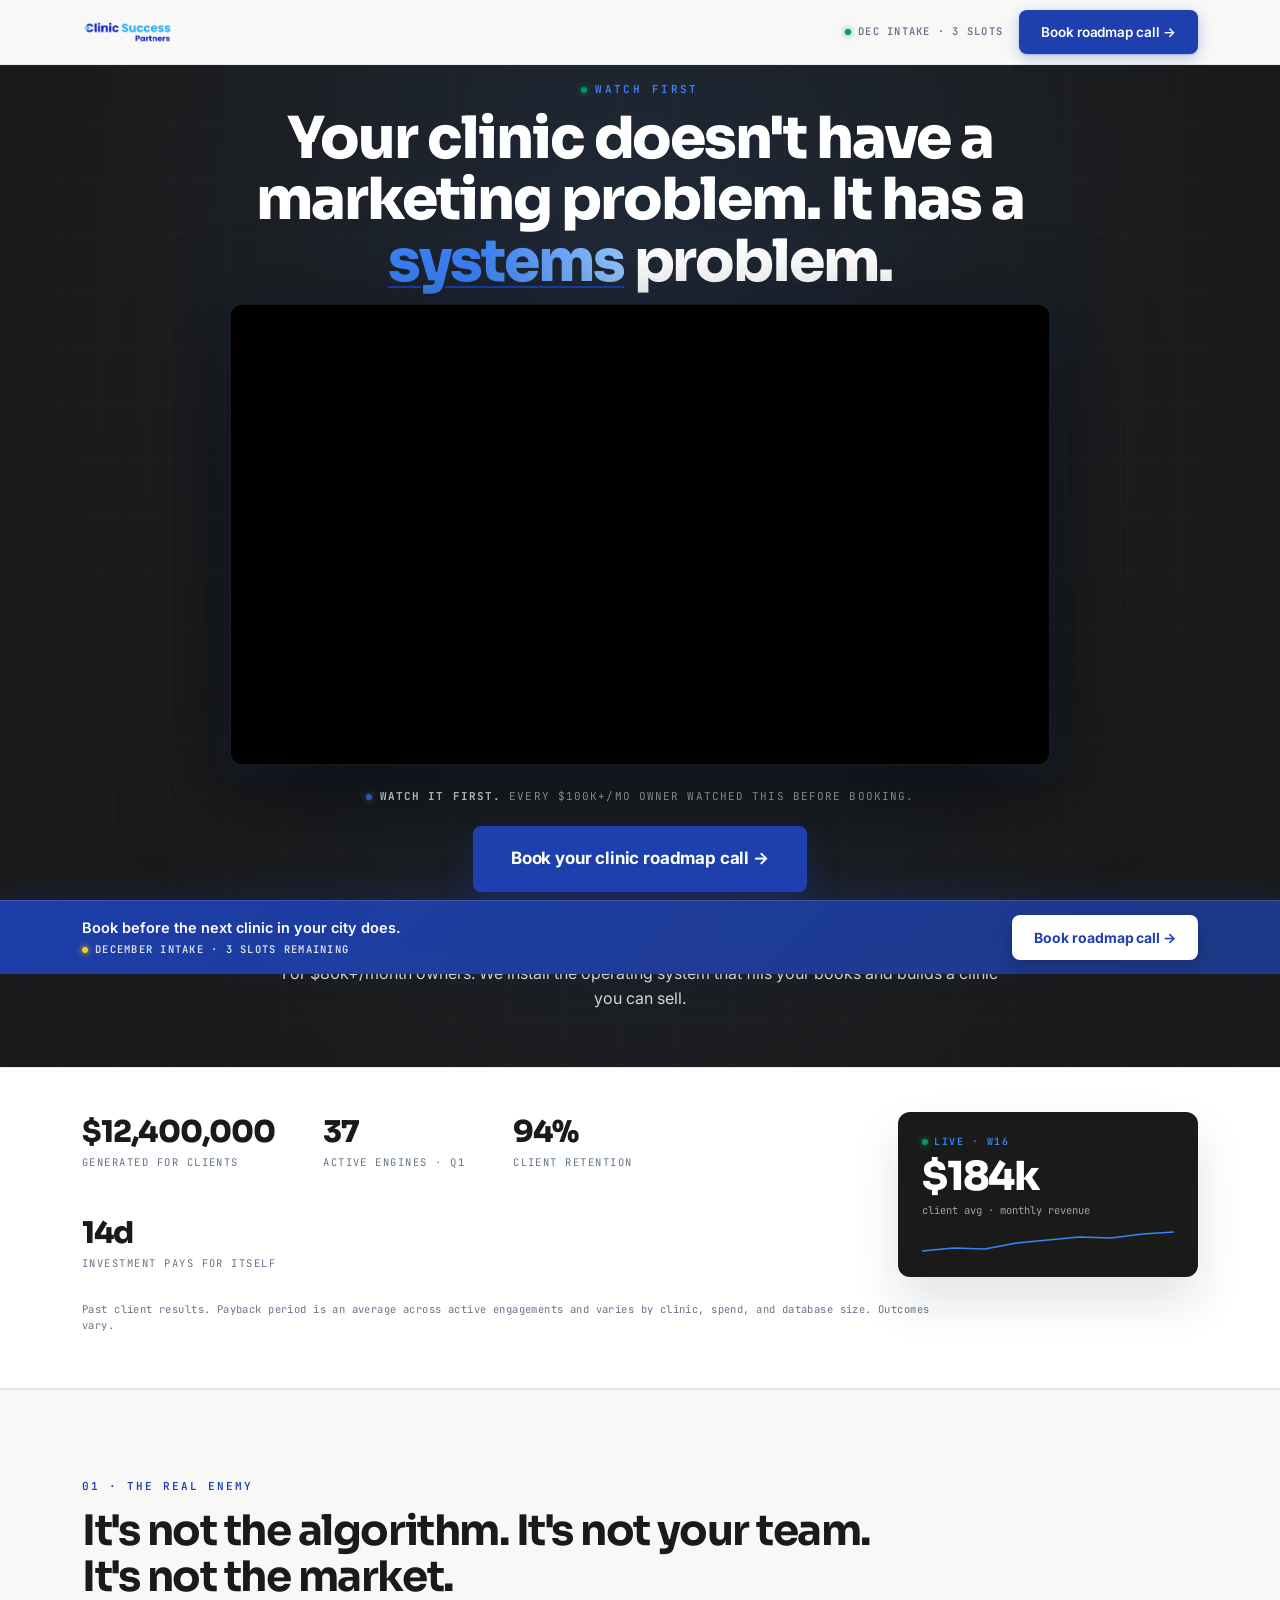
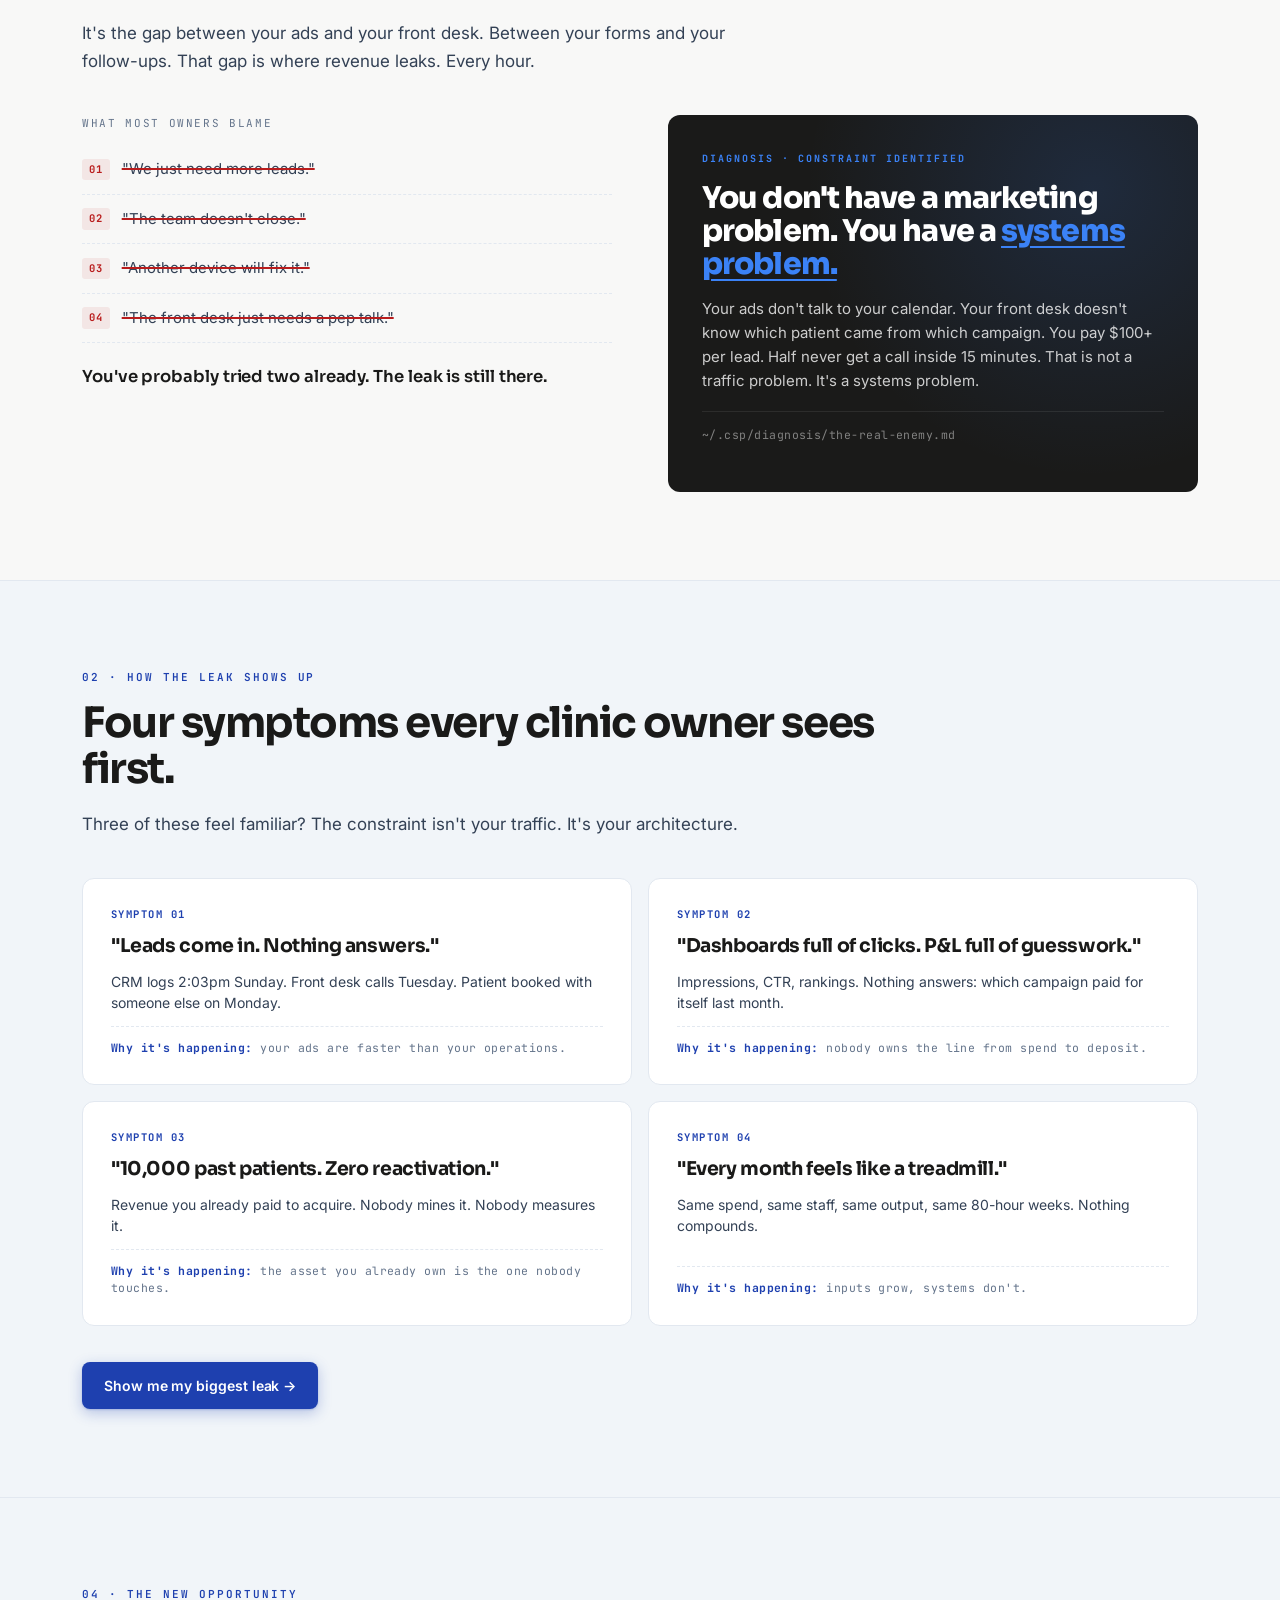
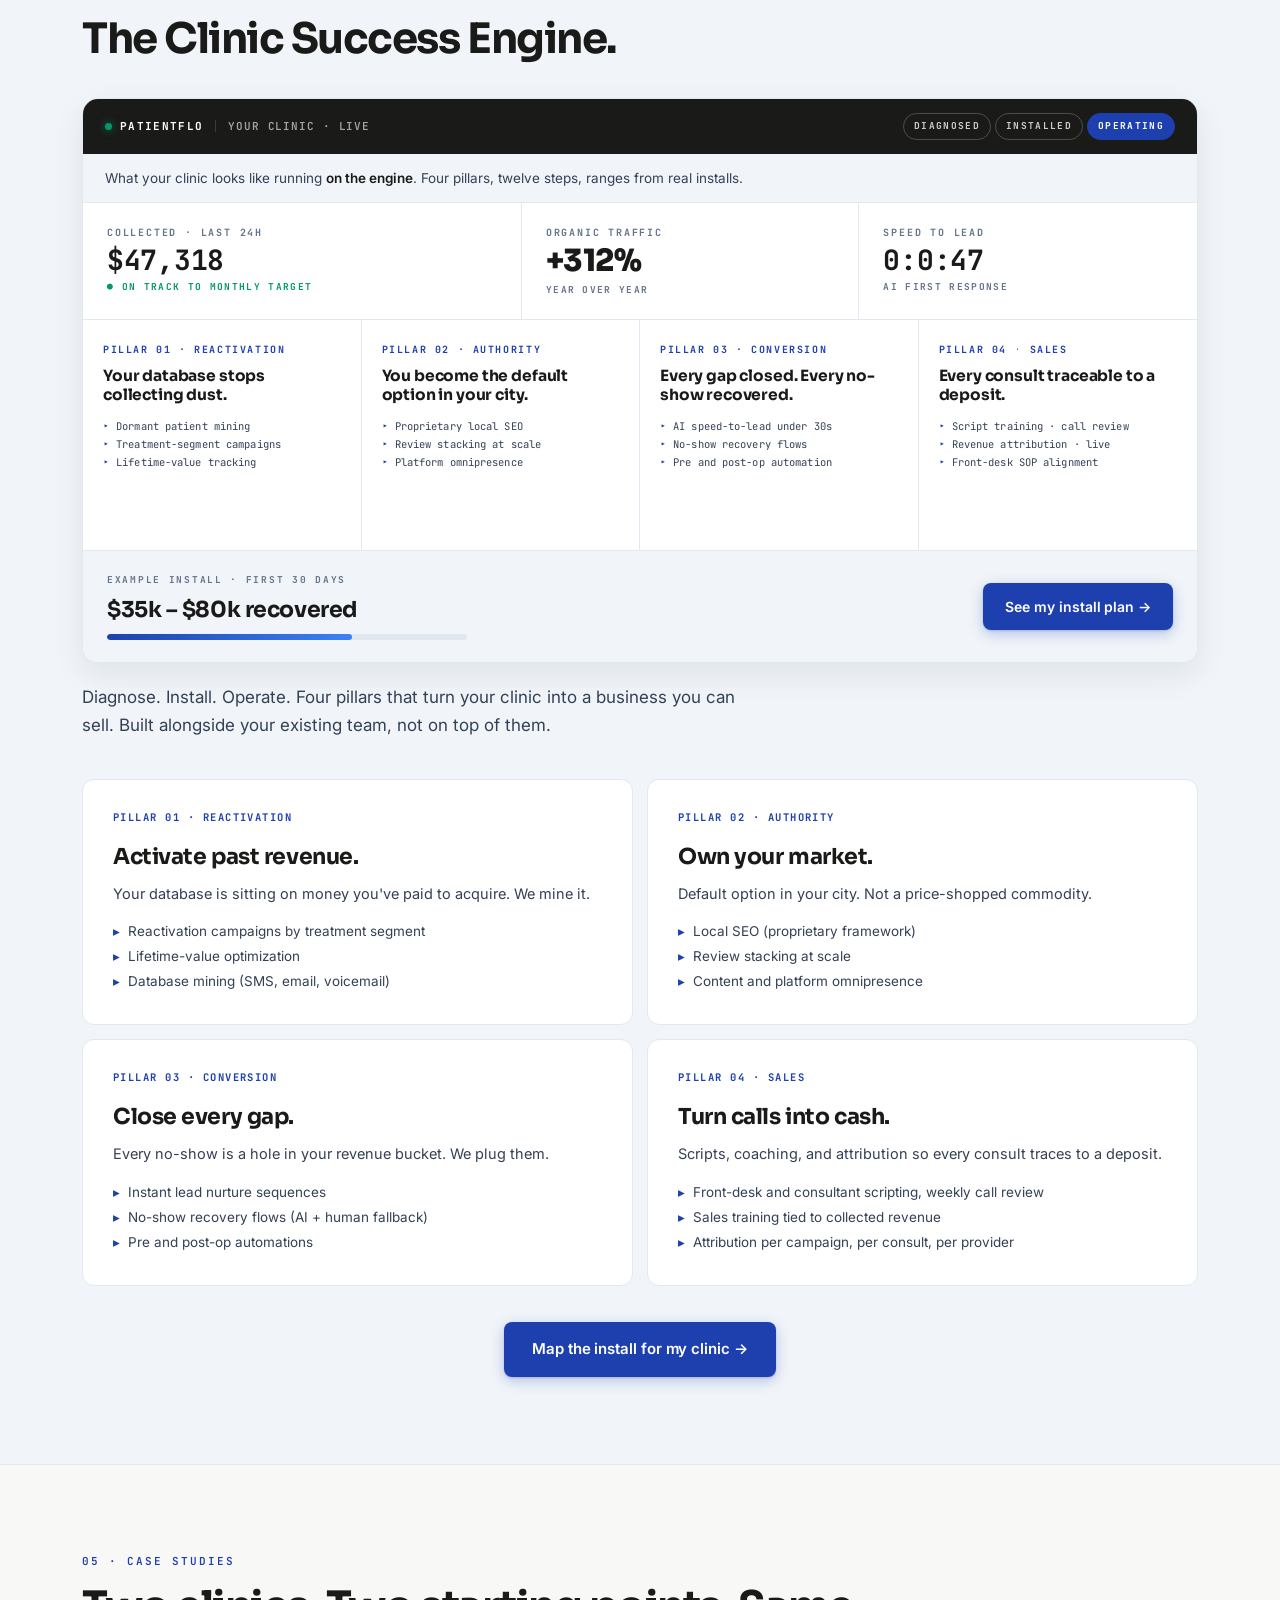
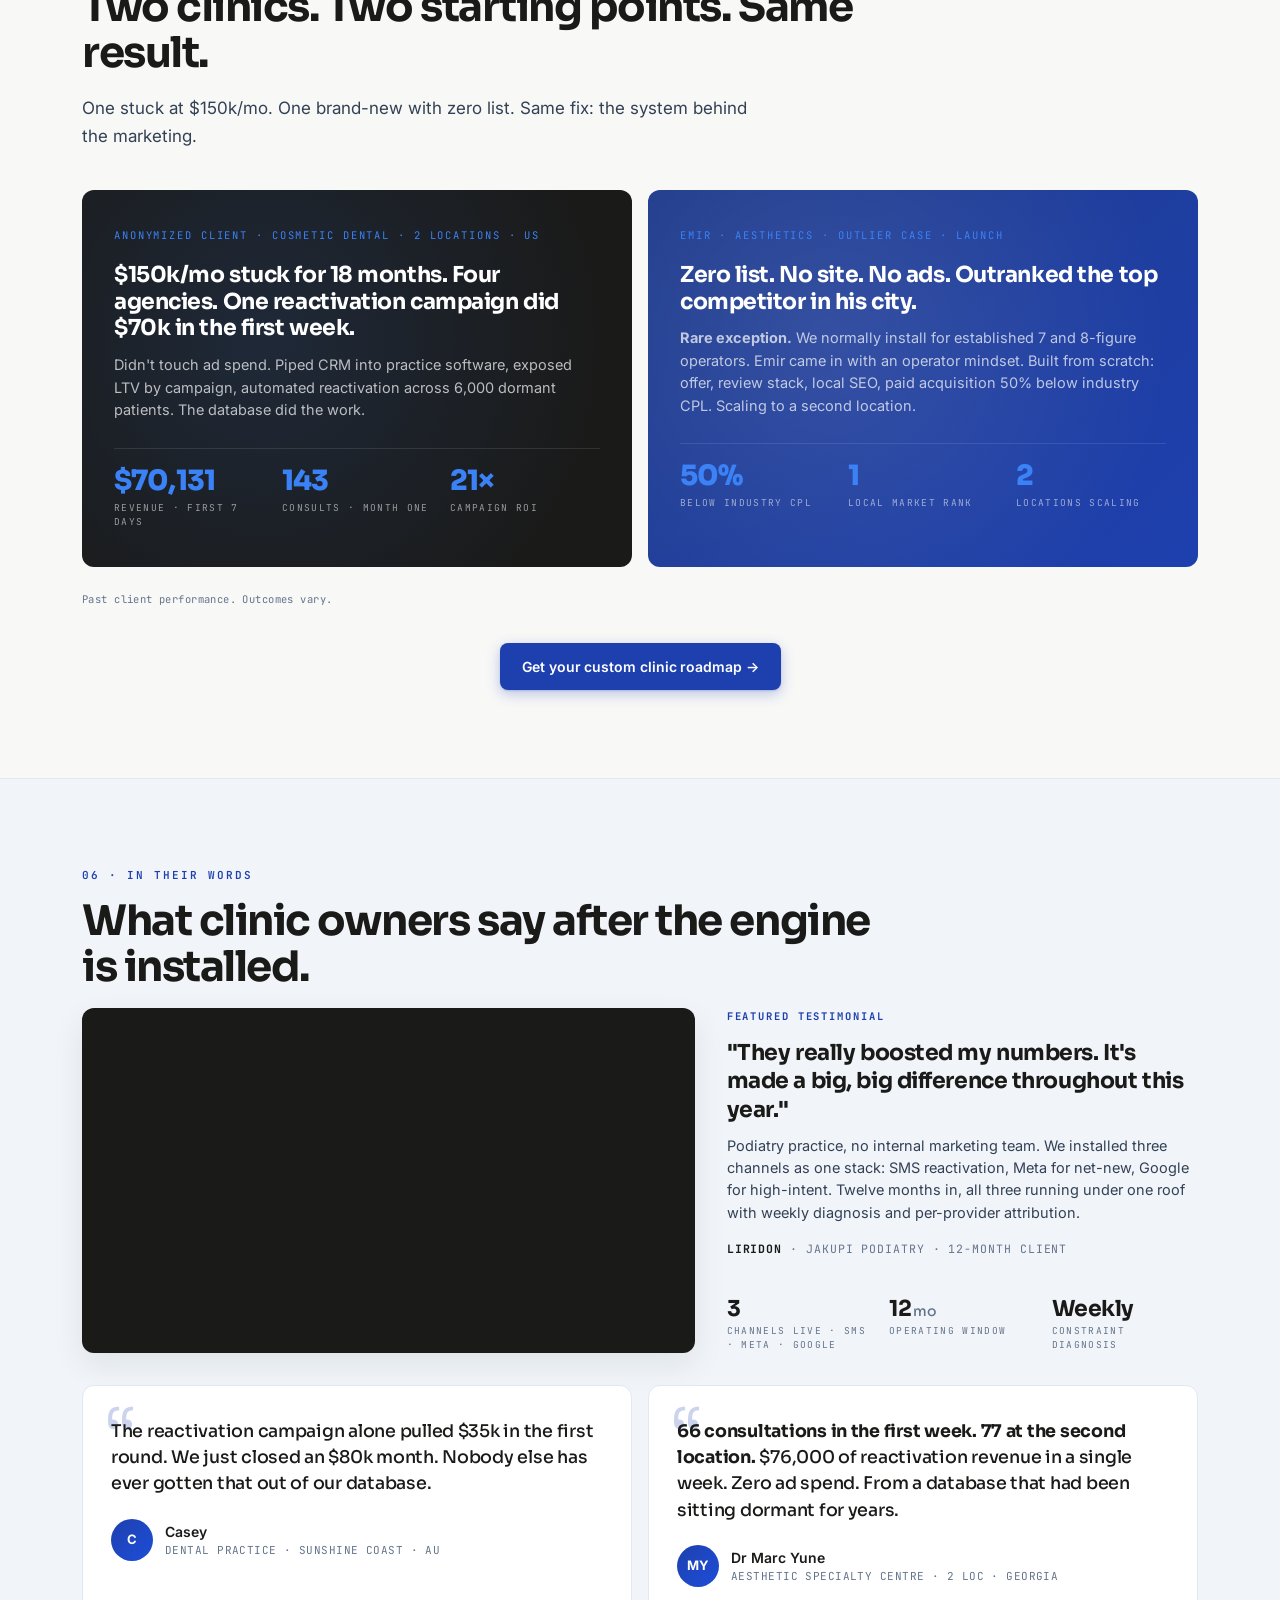
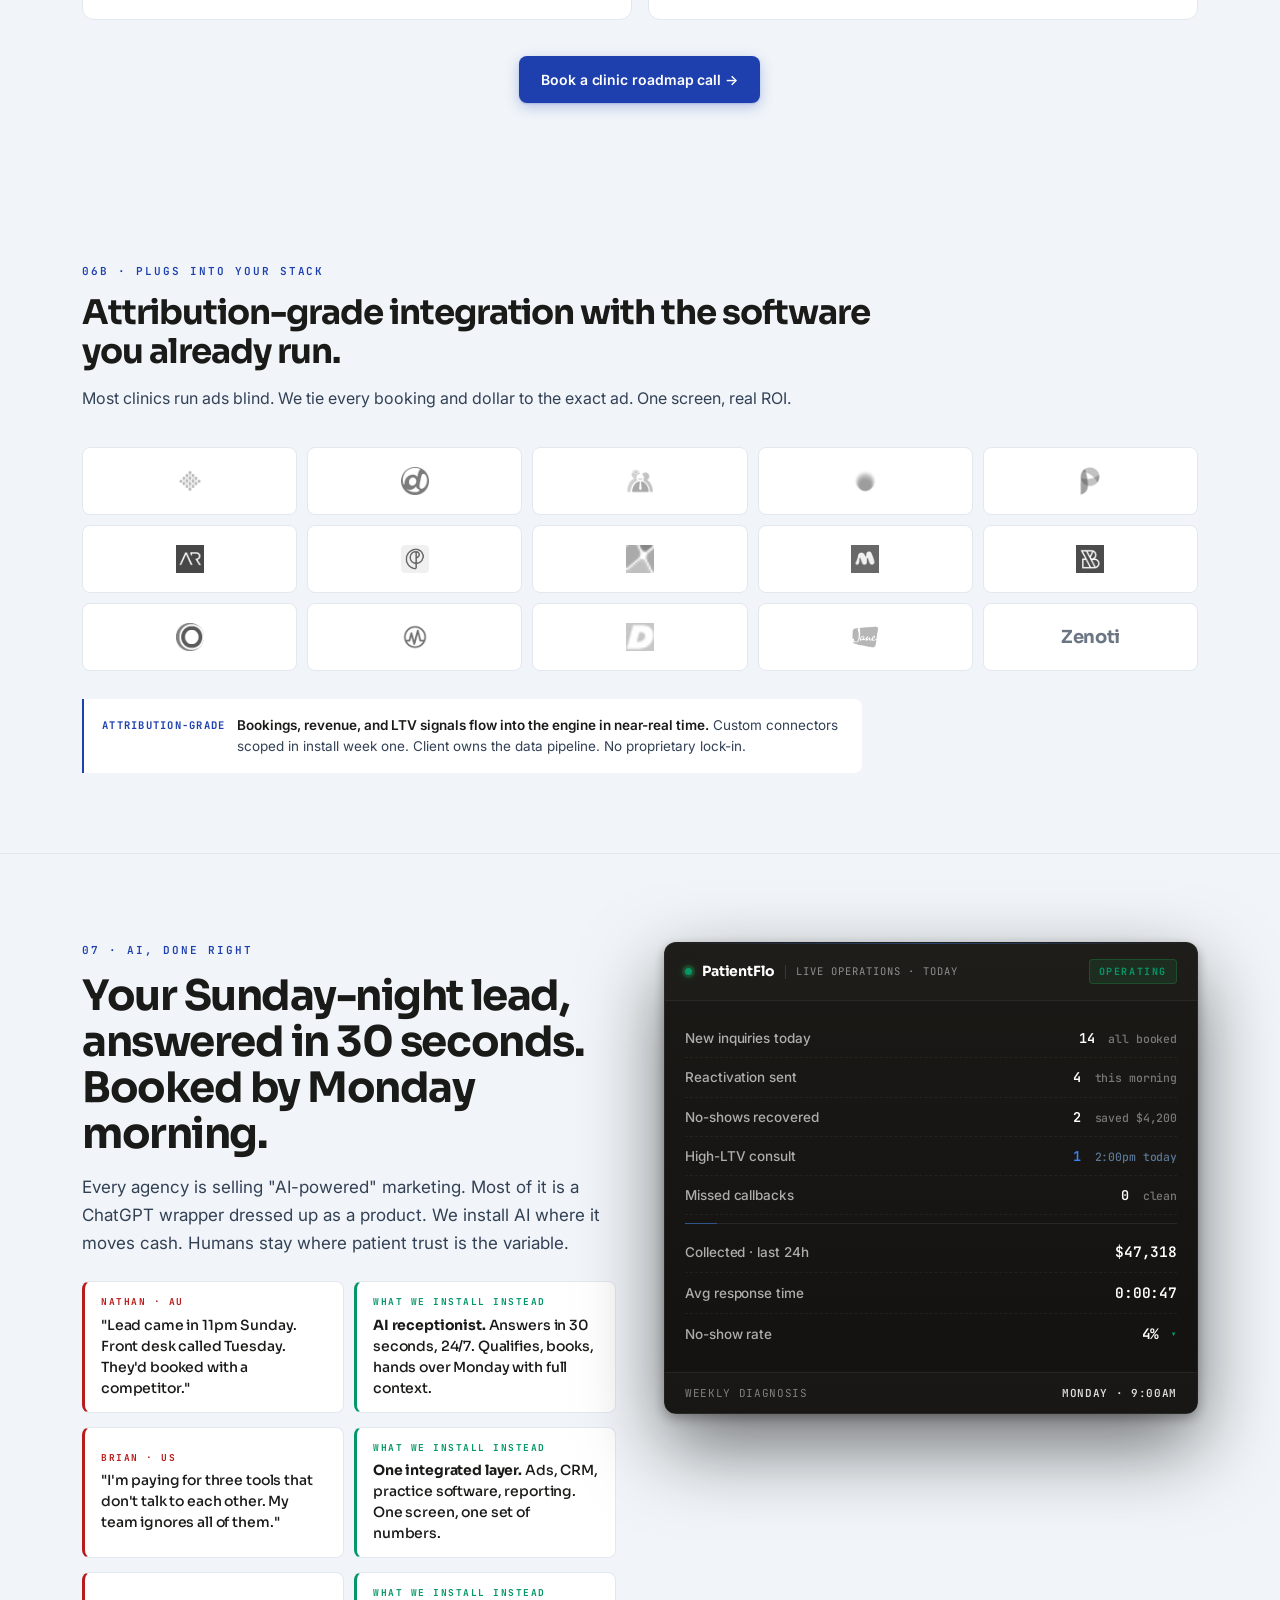
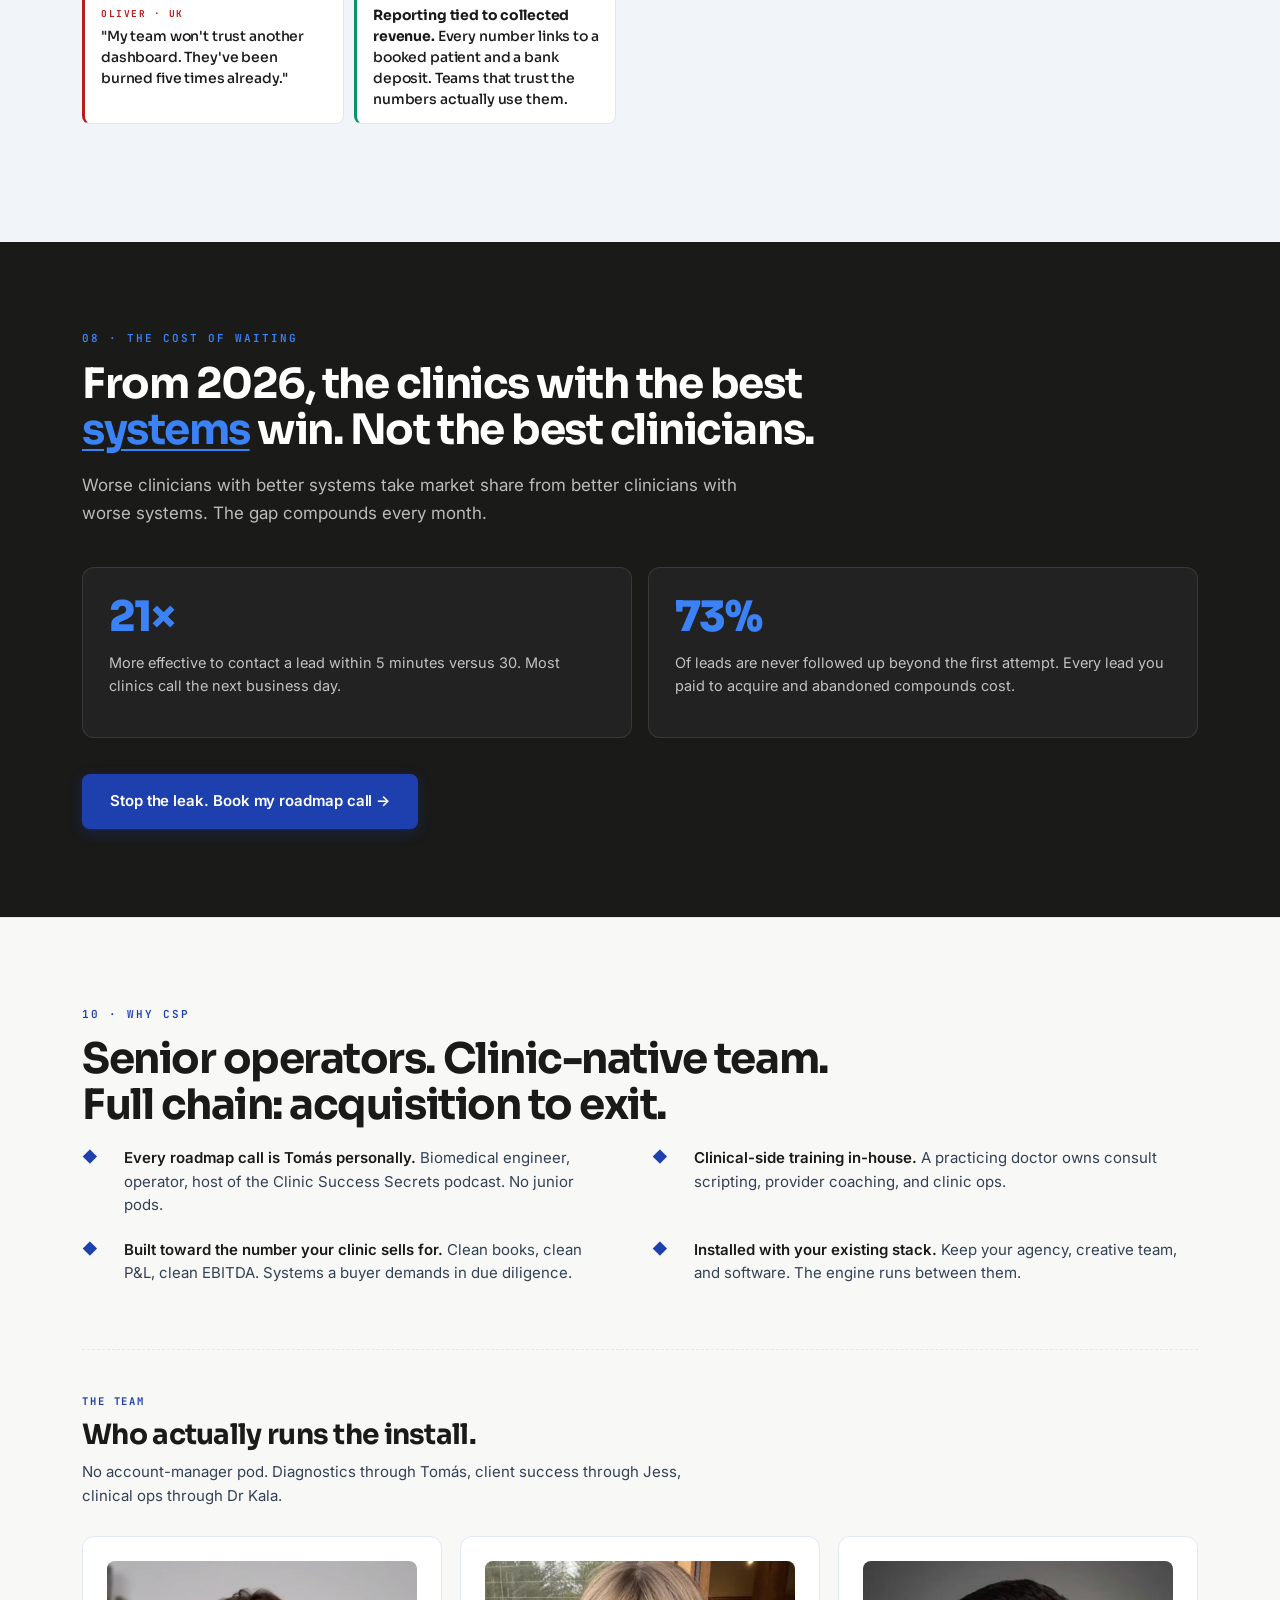
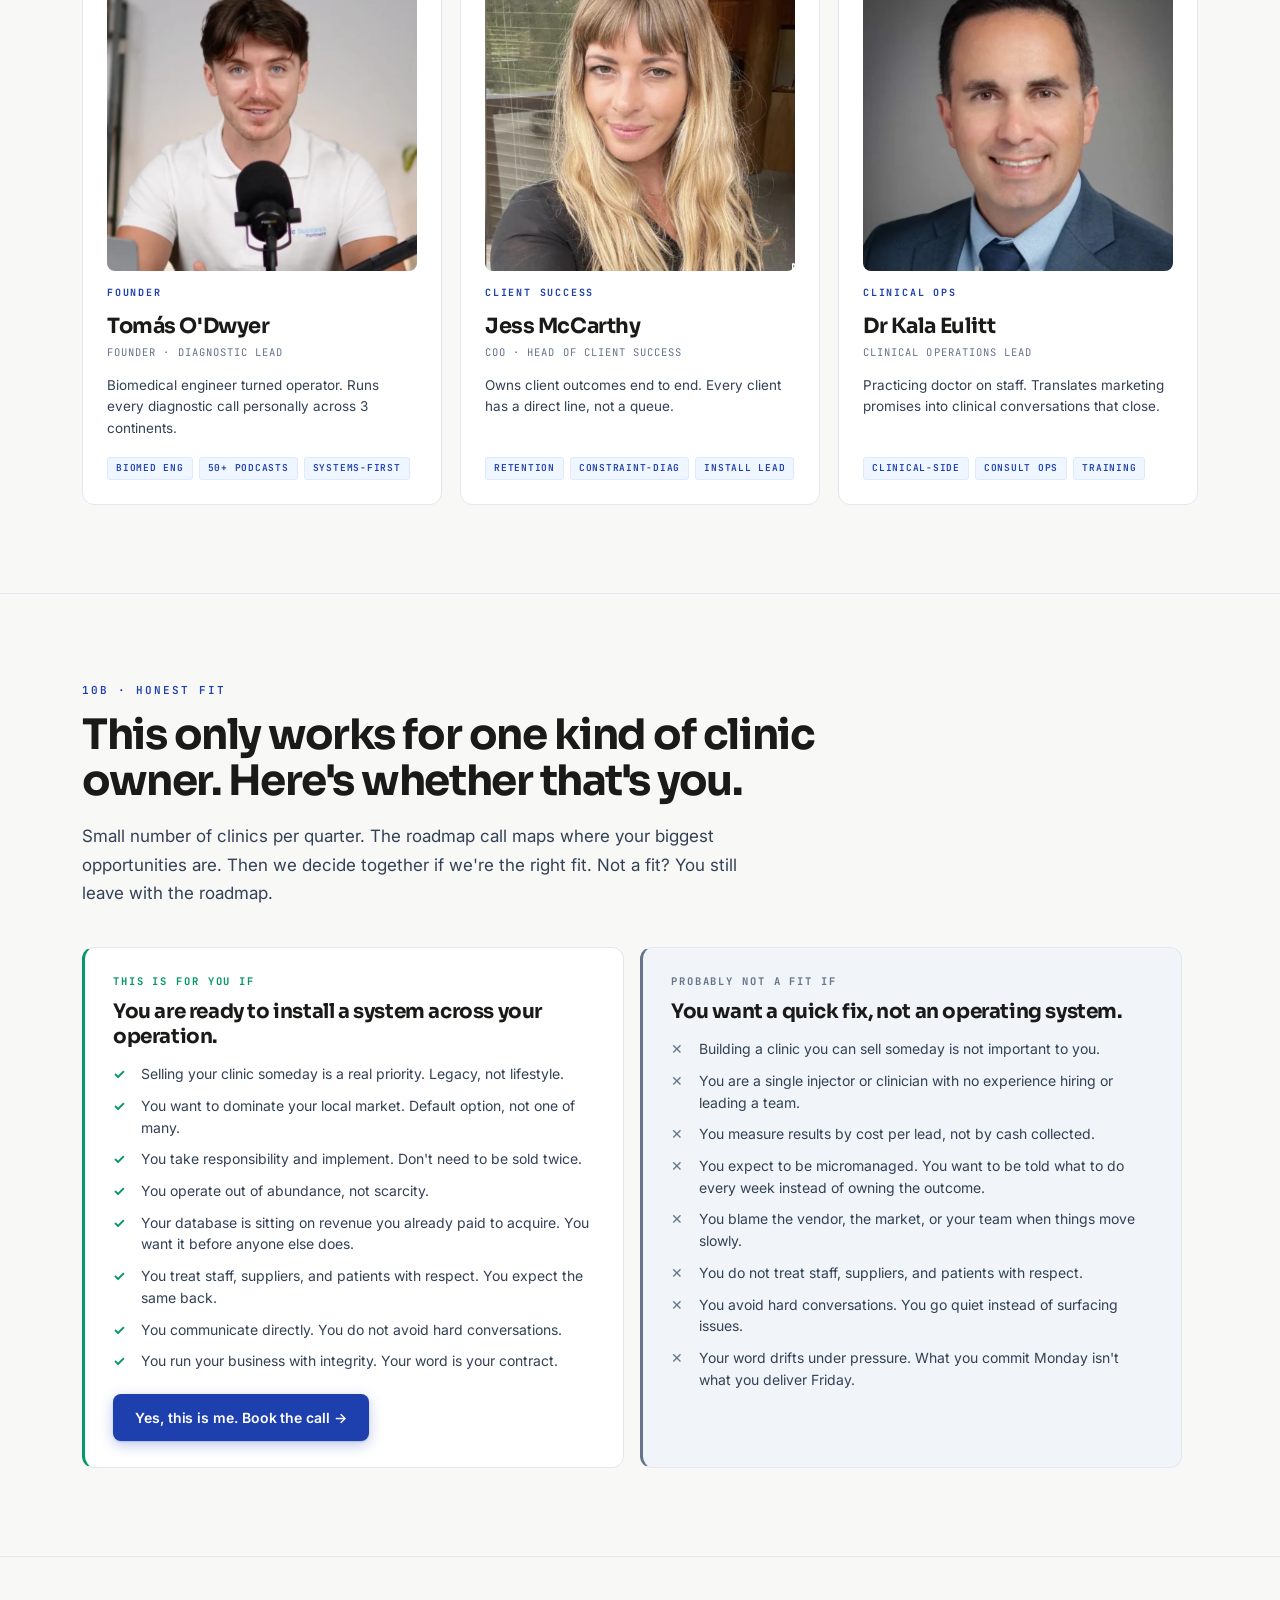
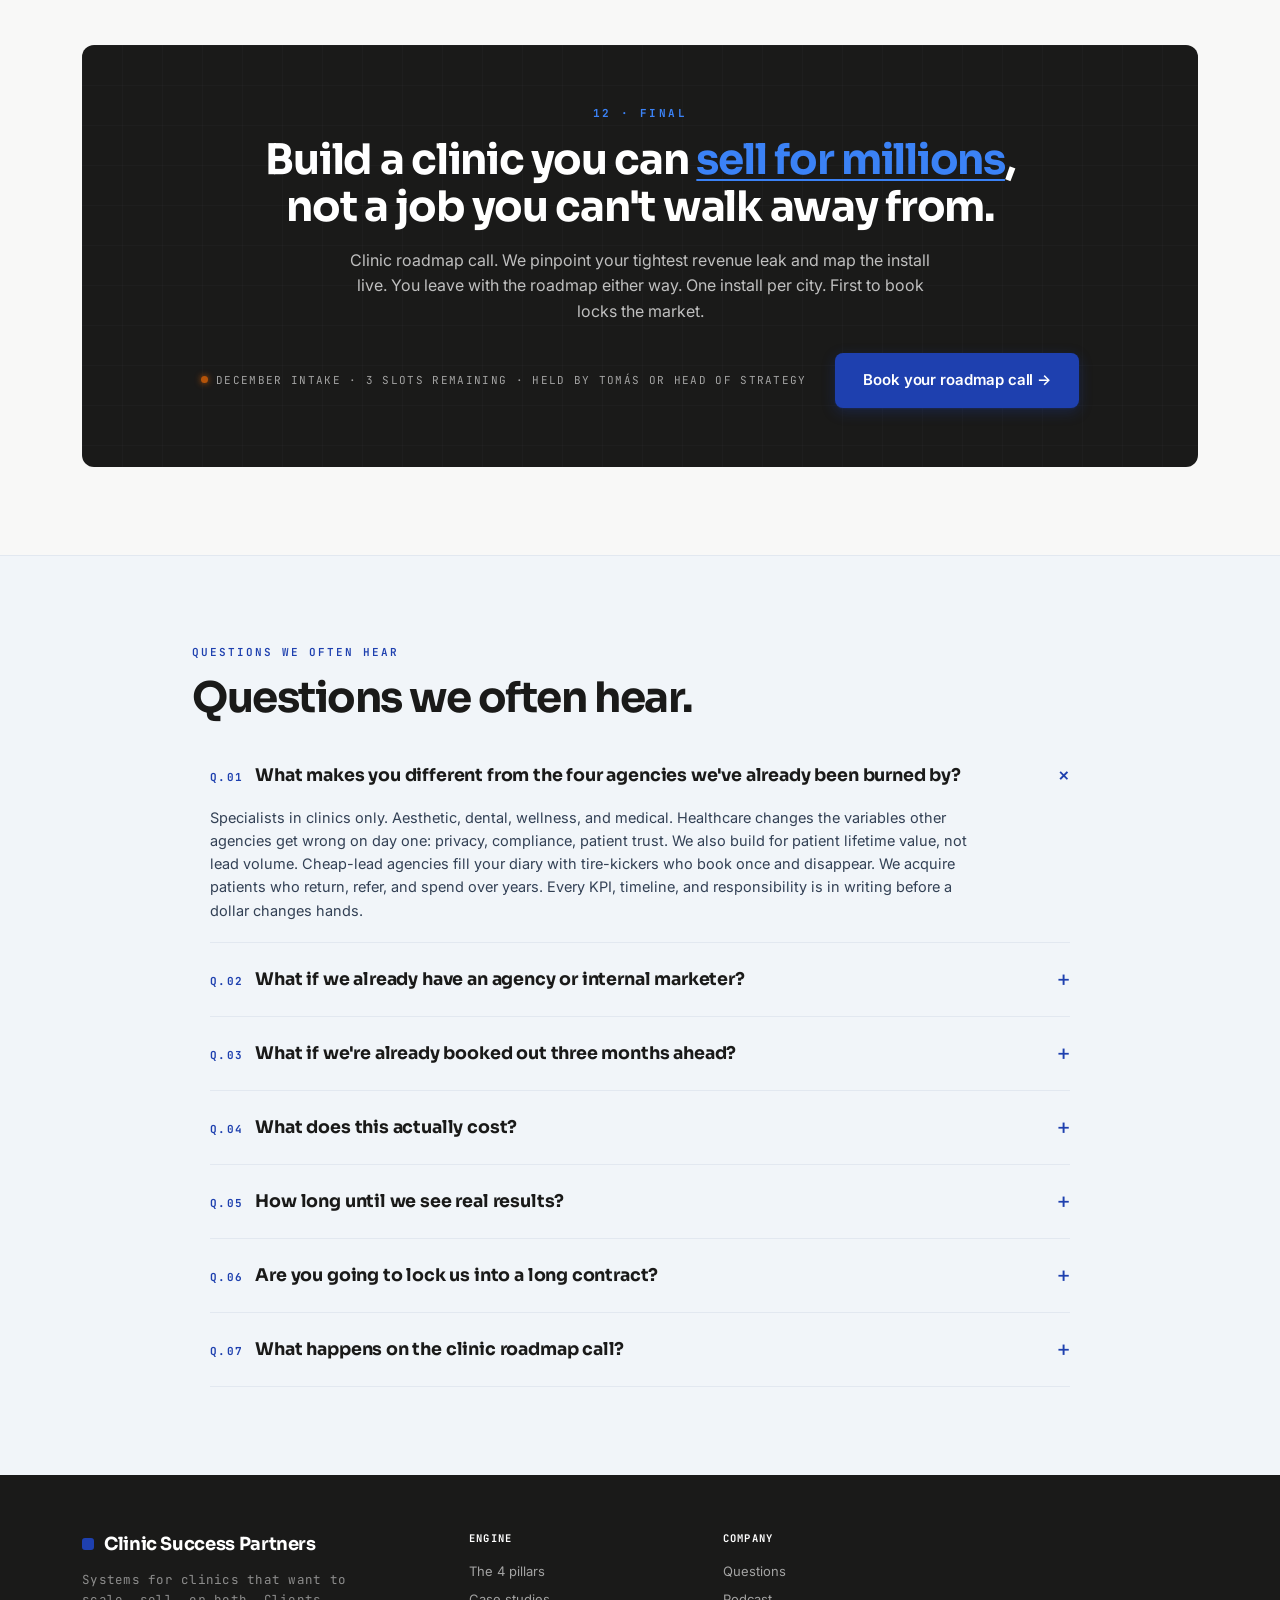
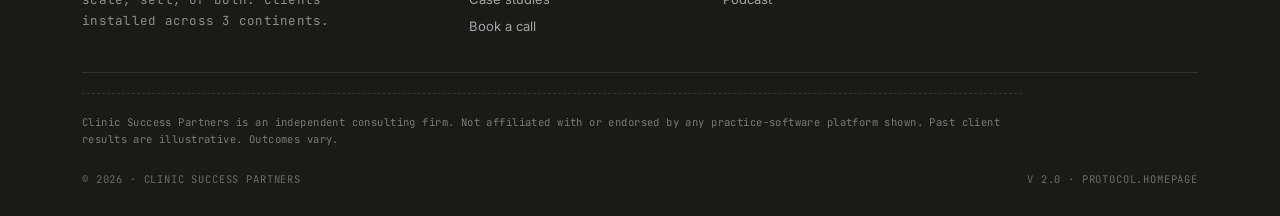
==== commit 1ec232a3: "v2.1.3: proof bar stat reframed — '14d / Investment pays for itself' replaces 'First reactivation li" ====
--- a/index.html
+++ b/index.html
@@ -247,7 +247,7 @@
       line-height: 1.08;
       margin: 0 auto 14px;
     }
-    .hero .vsl-wrap { order: 3; margin: 0 auto 14px; }
+    .hero .vsl-wrap { order: 3; width: 100%; align-self: center; margin: 0 auto 14px; }
     .hero .vsl-cta-row { order: 4; gap: 10px; margin-bottom: 12px; }
     .hero p.hero-resolver { order: 5; font-size: 14.5px; margin: 6px auto 0; }
   }
@@ -525,7 +525,9 @@
     padding-top: 12px; border-top: 1px dashed var(--csp-ink-300); margin-top: auto;
   }
   .failure .foot .accent { color: var(--csp-blue-800); font-weight: 700; }
+  .failures.failures-2col { grid-template-columns: repeat(2, 1fr); }
   @media (max-width: 860px) { .failures { grid-template-columns: 1fr; } }
+  @media (max-width: 640px) { .failures.failures-2col { grid-template-columns: 1fr; } }
 
   /* ============ ENGINE PILLARS ============ */
   .pillars { display: grid; grid-template-columns: repeat(2, 1fr); gap: 14px; }
@@ -1315,6 +1317,9 @@
     align-self: flex-start; margin-top: 22px;
   }
   @media (max-width: 760px) { .qualify-grid { grid-template-columns: 1fr; } }
+  @media (max-width: 640px) {
+    .qualify-col .btn { align-self: stretch; justify-content: center; text-align: center; }
+  }
 
   /* ============ FORK ============ */
   .fork-grid { display: grid; grid-template-columns: 1fr 1fr; gap: 16px; max-width: 1100px; }
@@ -1909,7 +1914,7 @@
         </div>
         <div class="proof-metric">
           <div class="m-val count" data-count="14" data-suffix="d">14d</div>
-          <div class="m-lbl">First reactivation live</div>
+          <div class="m-lbl">Investment pays for itself</div>
         </div>
       </div>
       <div class="proof-card">
@@ -1919,7 +1924,7 @@
         <svg width="200" height="24" viewBox="0 0 200 24" preserveAspectRatio="none" aria-hidden="true"><path d="M0 20 L25 17 L50 18 L75 12 L100 9 L125 6 L150 7 L175 3 L200 1"/></svg>
       </div>
     </div>
-    <p class="disclaimer">Past client results. Outcomes vary.</p>
+    <p class="disclaimer">Past client results. Payback period is an average across active engagements and varies by clinic, spend, and database size. Outcomes vary.</p>
   </div>
 </section>
 
@@ -1954,7 +1959,7 @@
     <span class="sec-eye">02 · How the leak shows up</span>
     <h2>Four symptoms every clinic owner sees first.</h2>
     <p class="intro">Three of these feel familiar? The constraint isn't your traffic. It's your architecture.</p>
-    <div class="failures" style="grid-template-columns: repeat(2, 1fr);">
+    <div class="failures failures-2col">
       <div class="failure">
         <span class="num">Symptom 01</span>
         <h4>"Leads come in. Nothing answers."</h4>
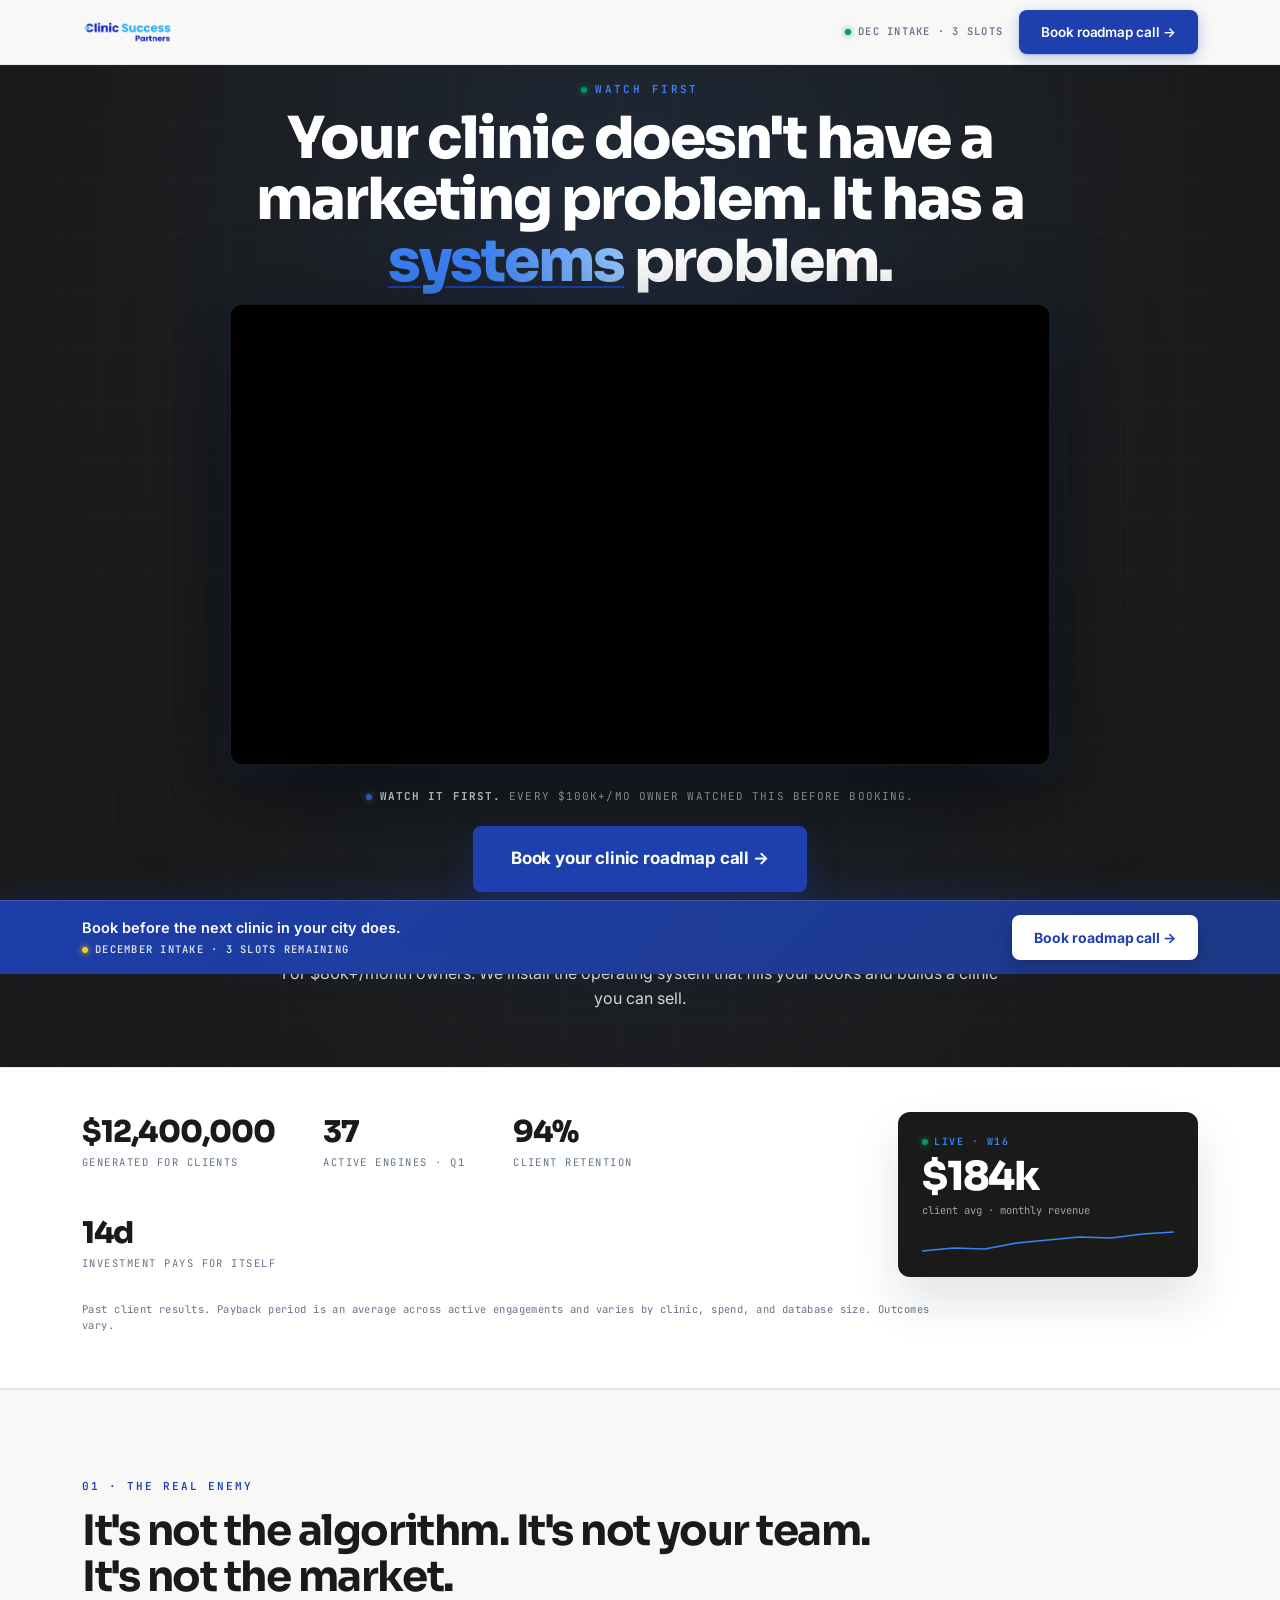
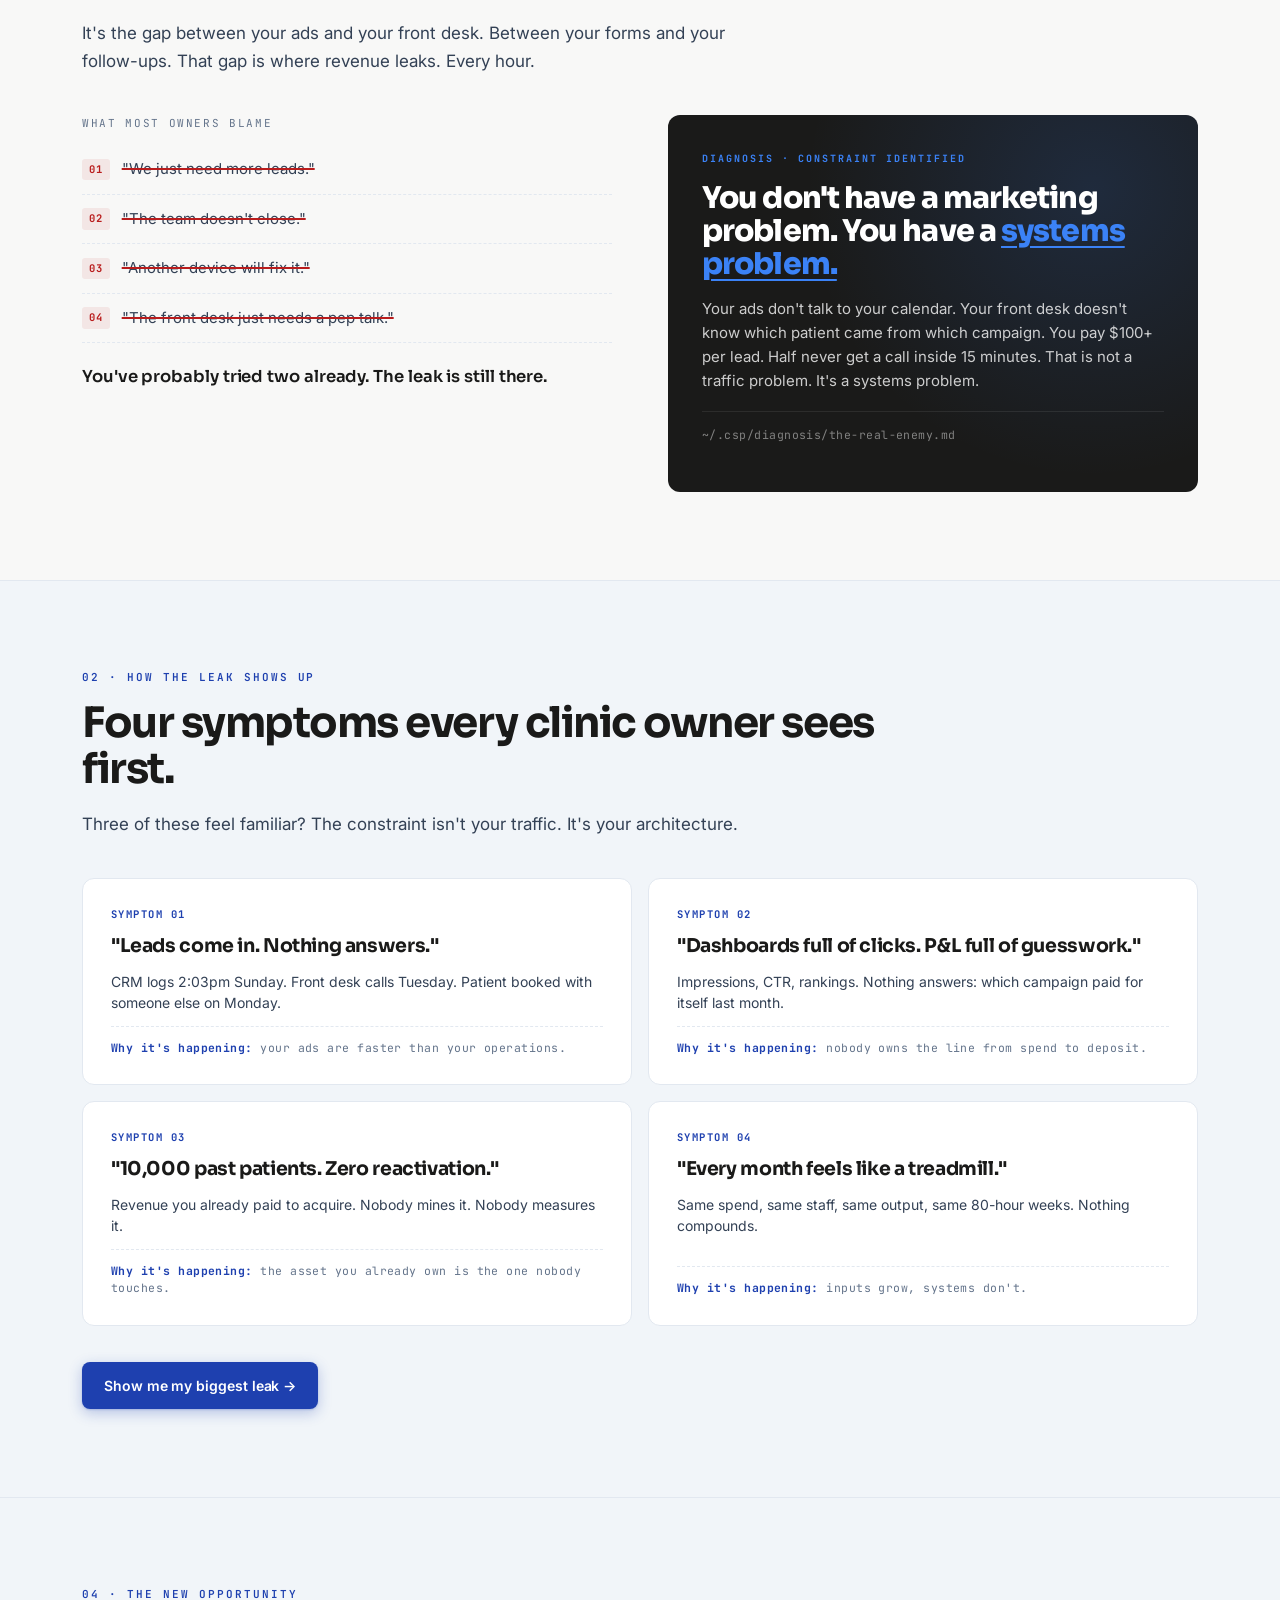
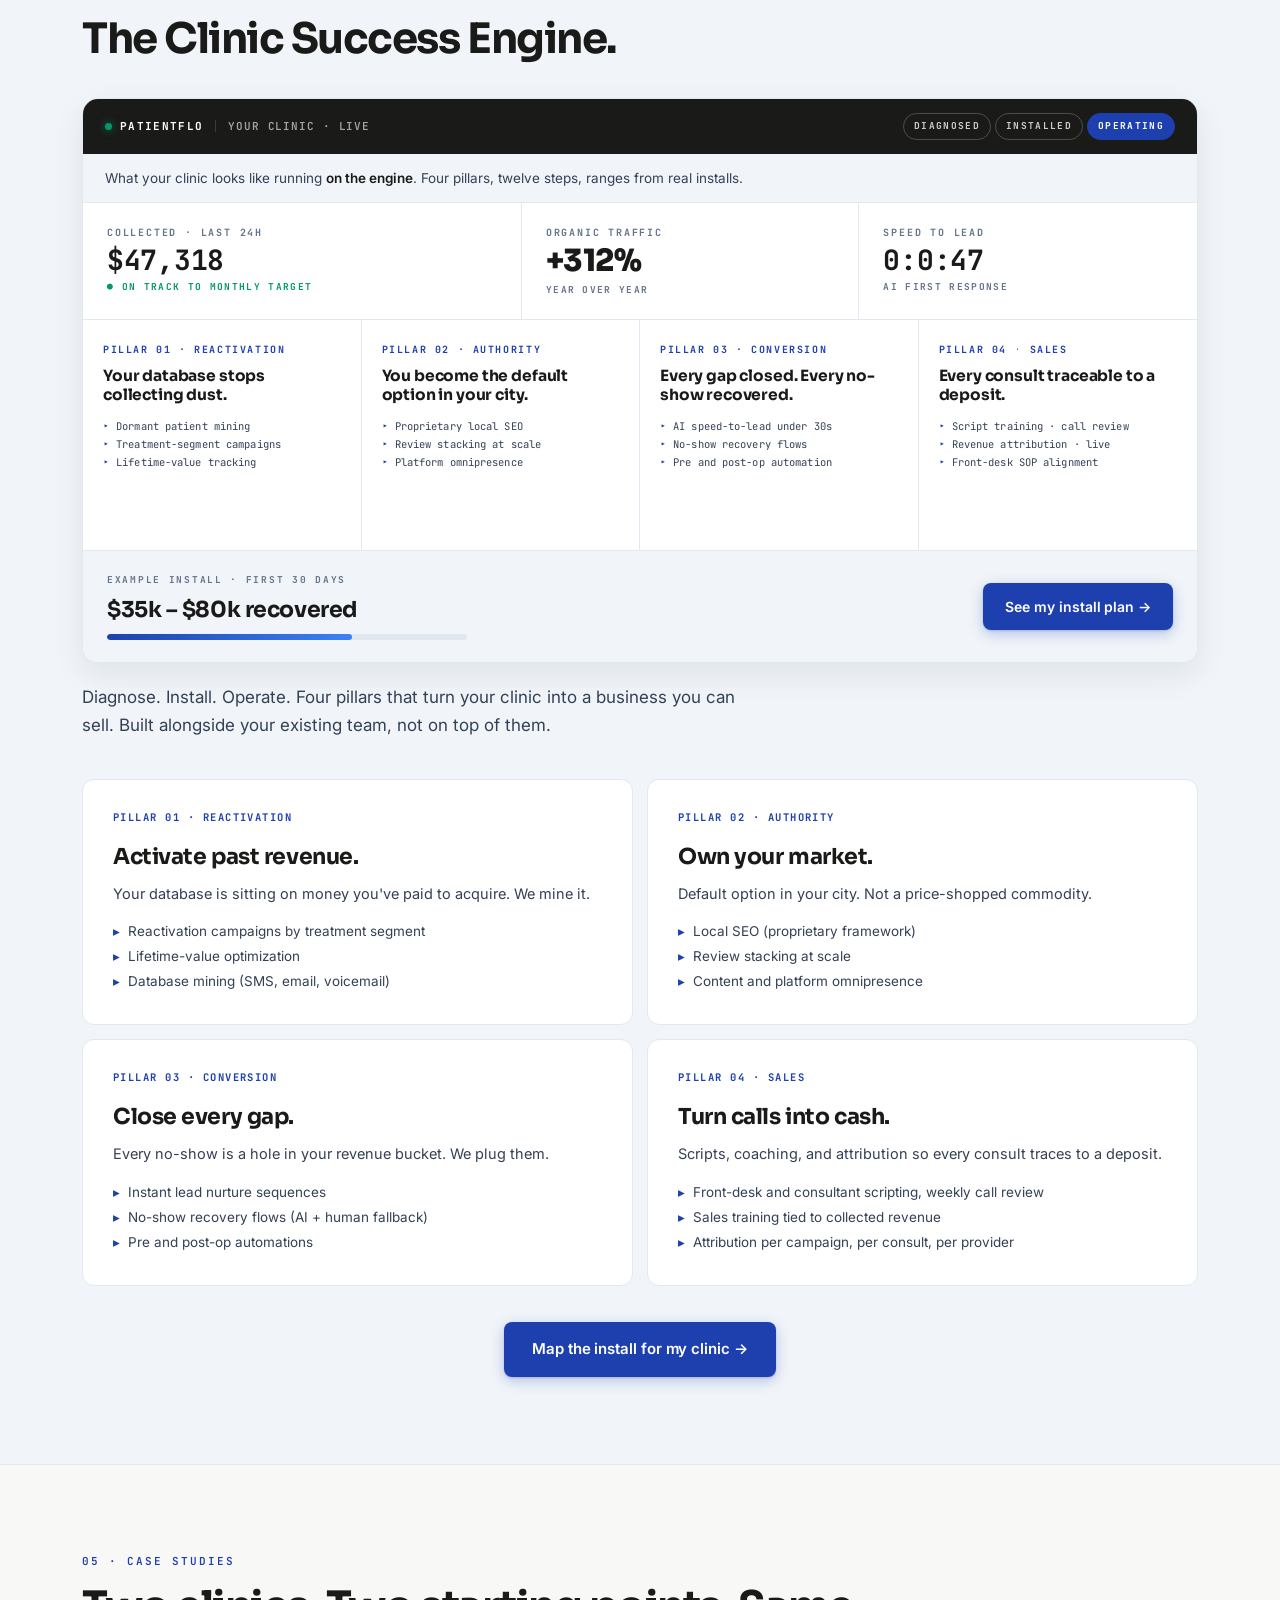
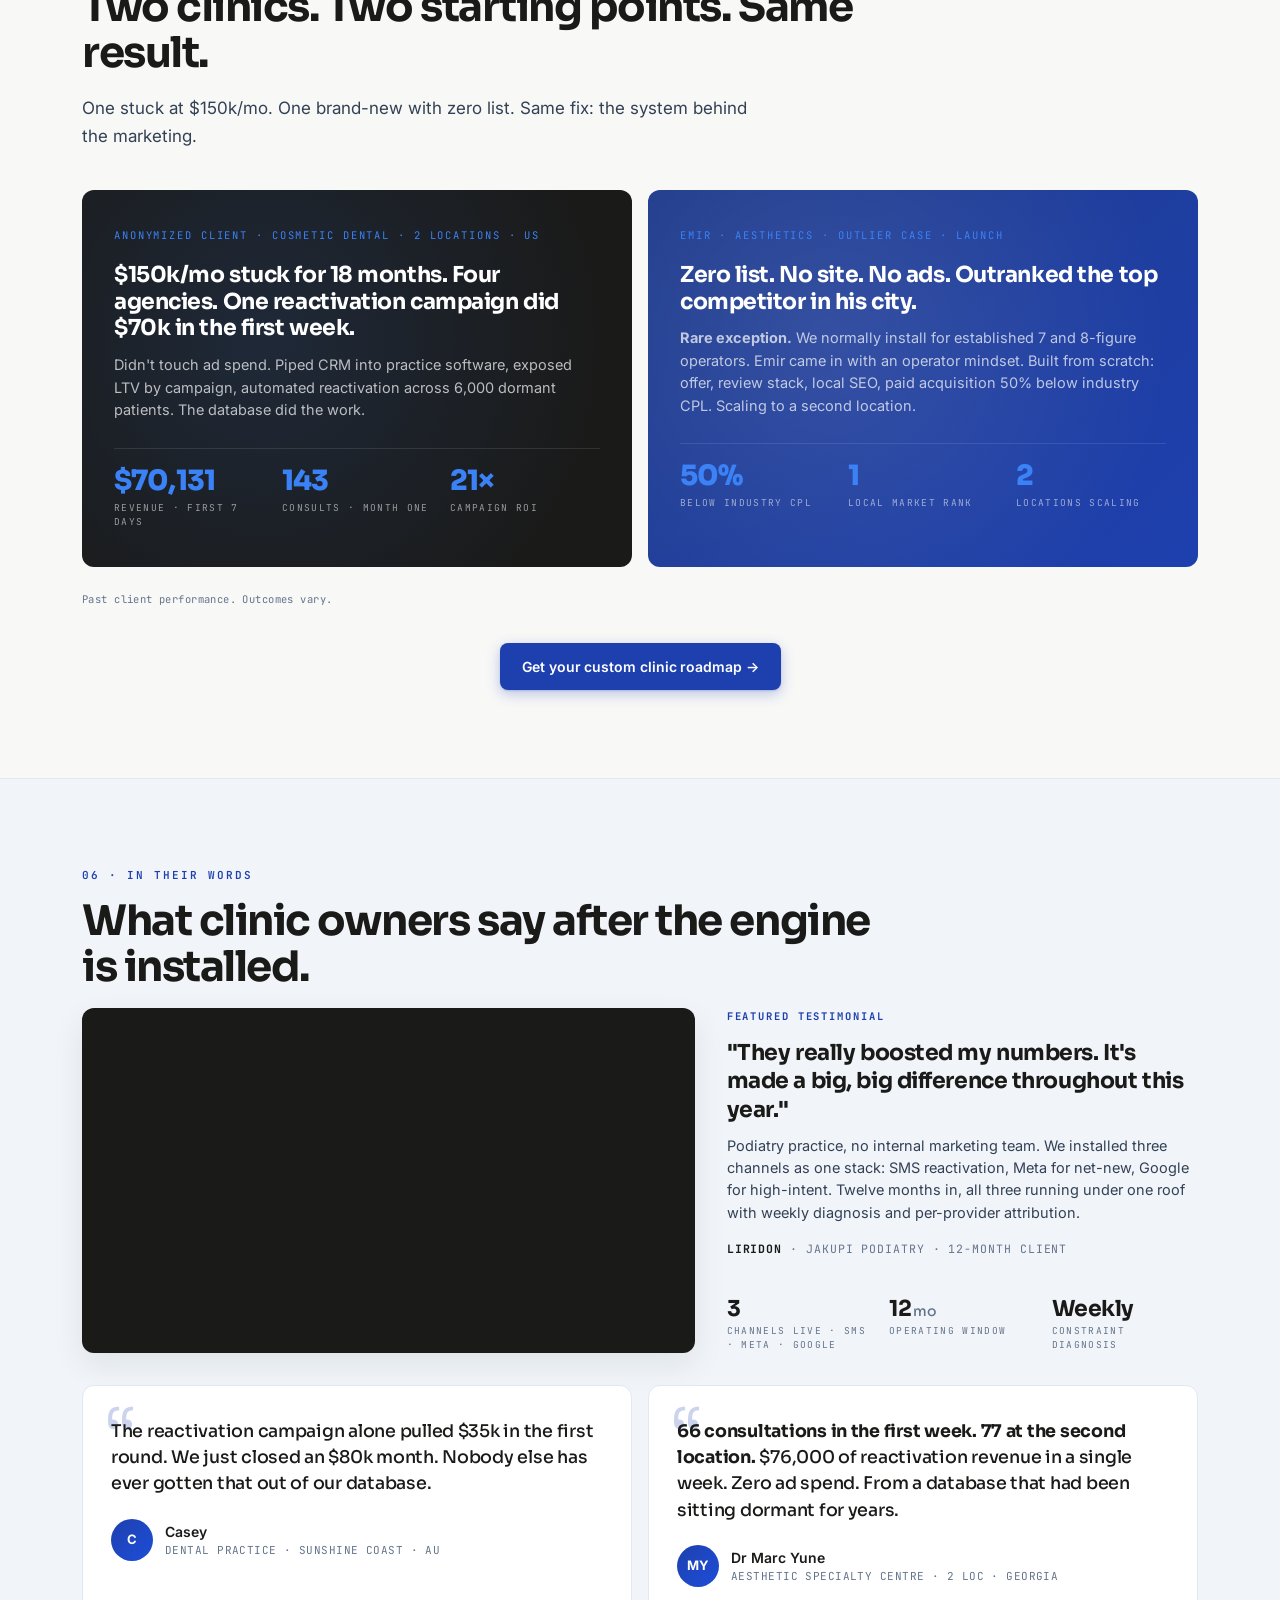
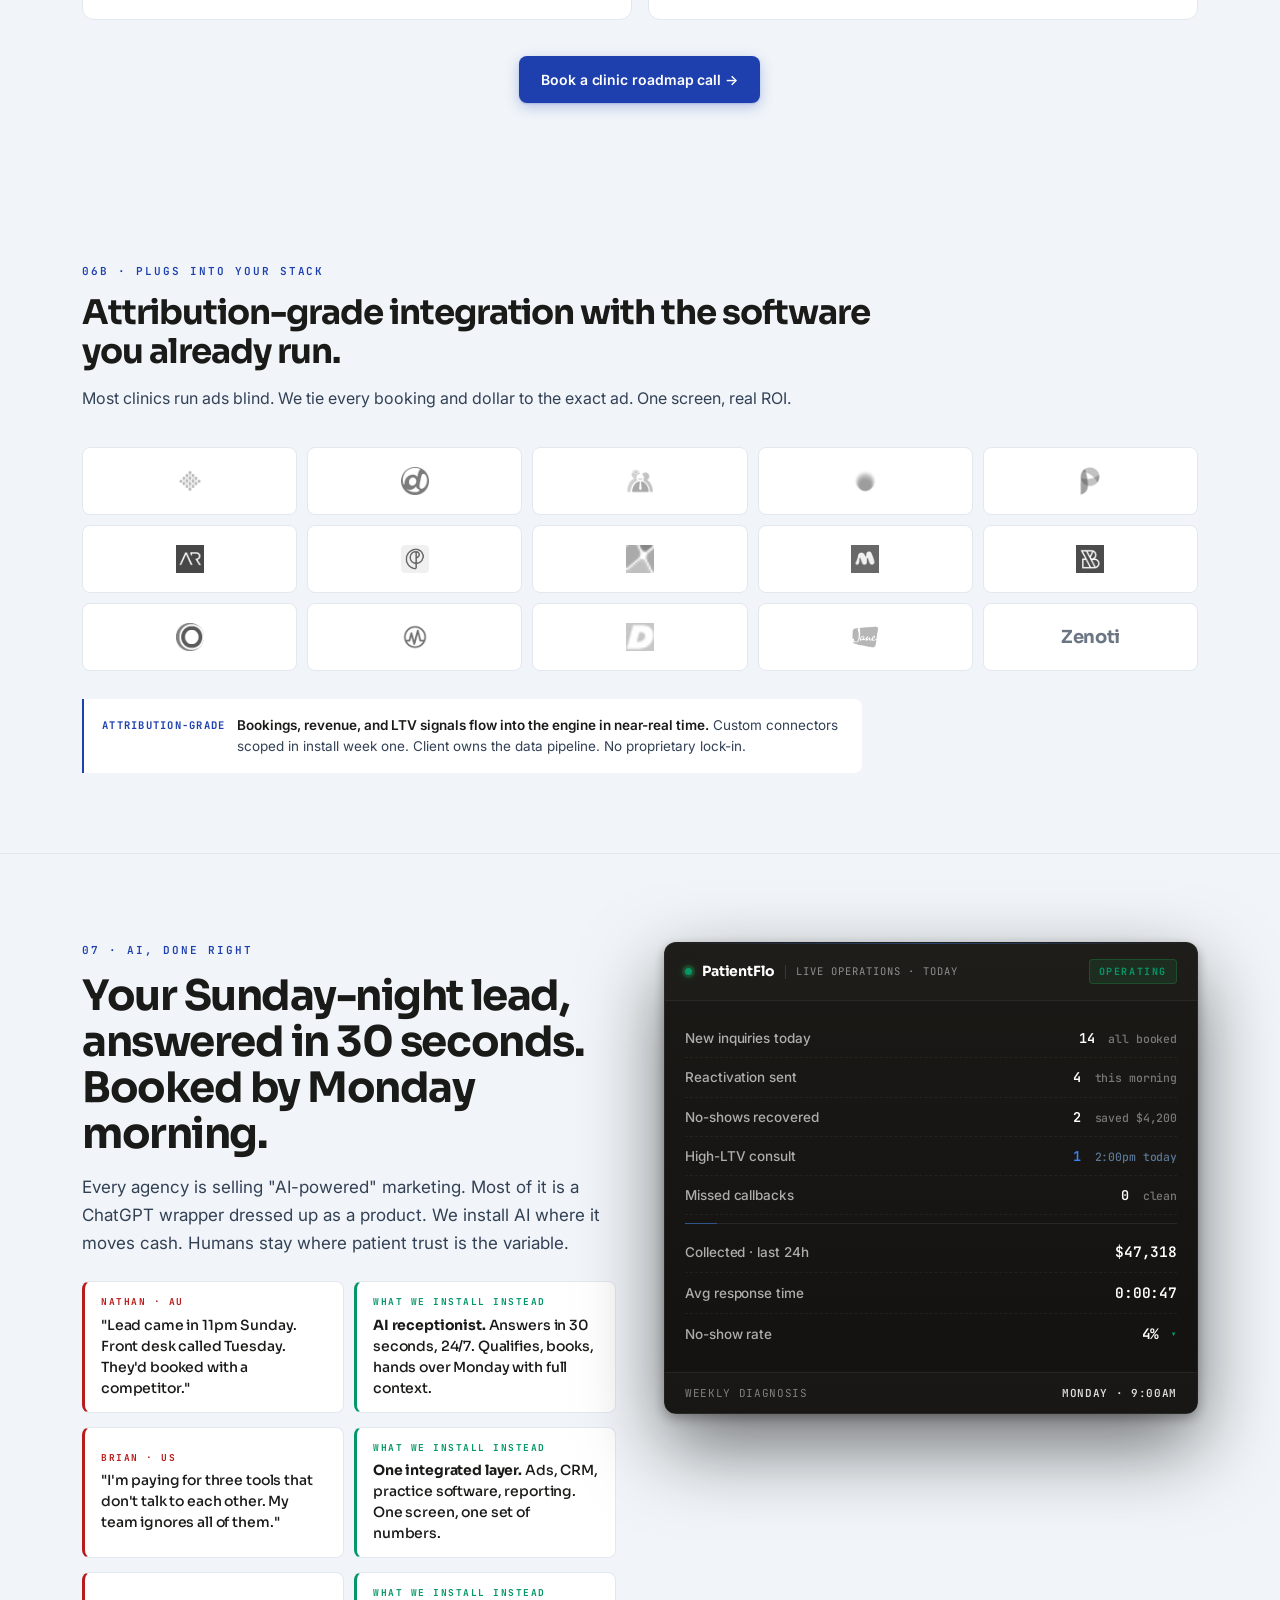
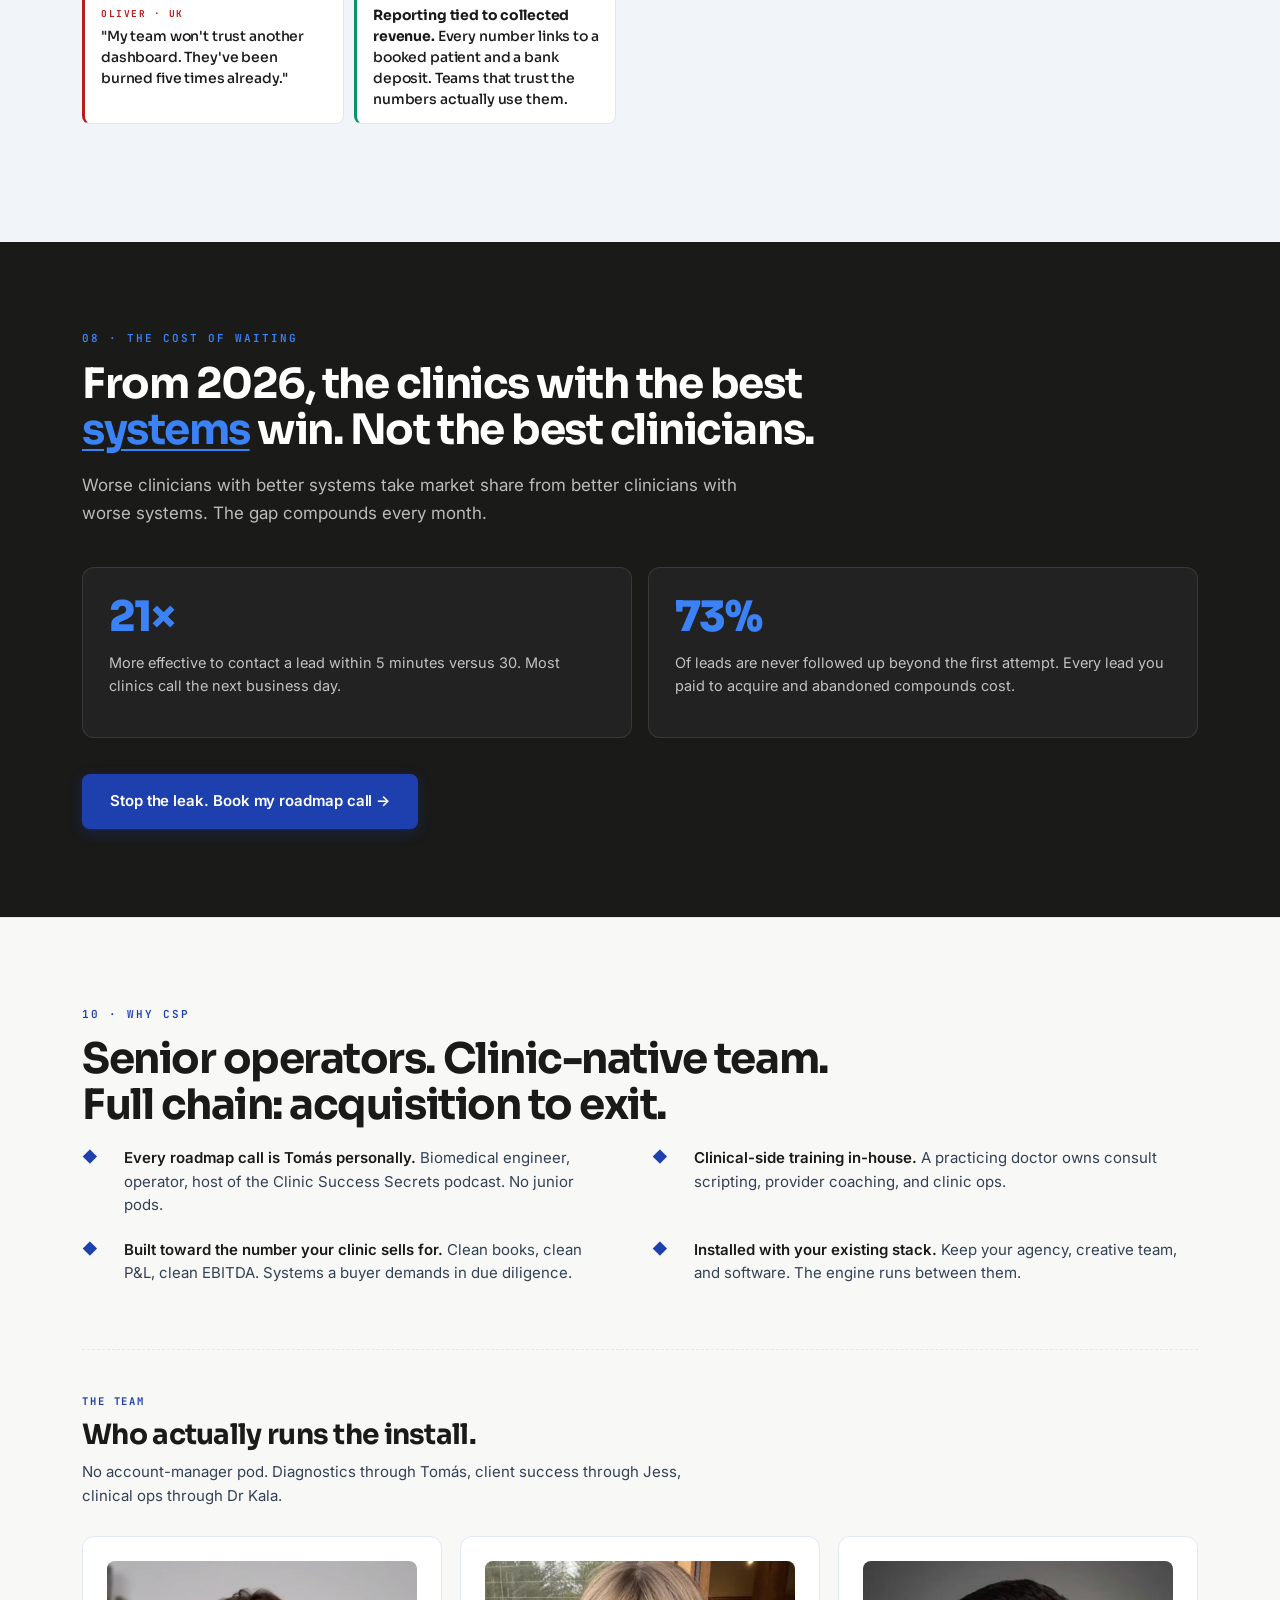
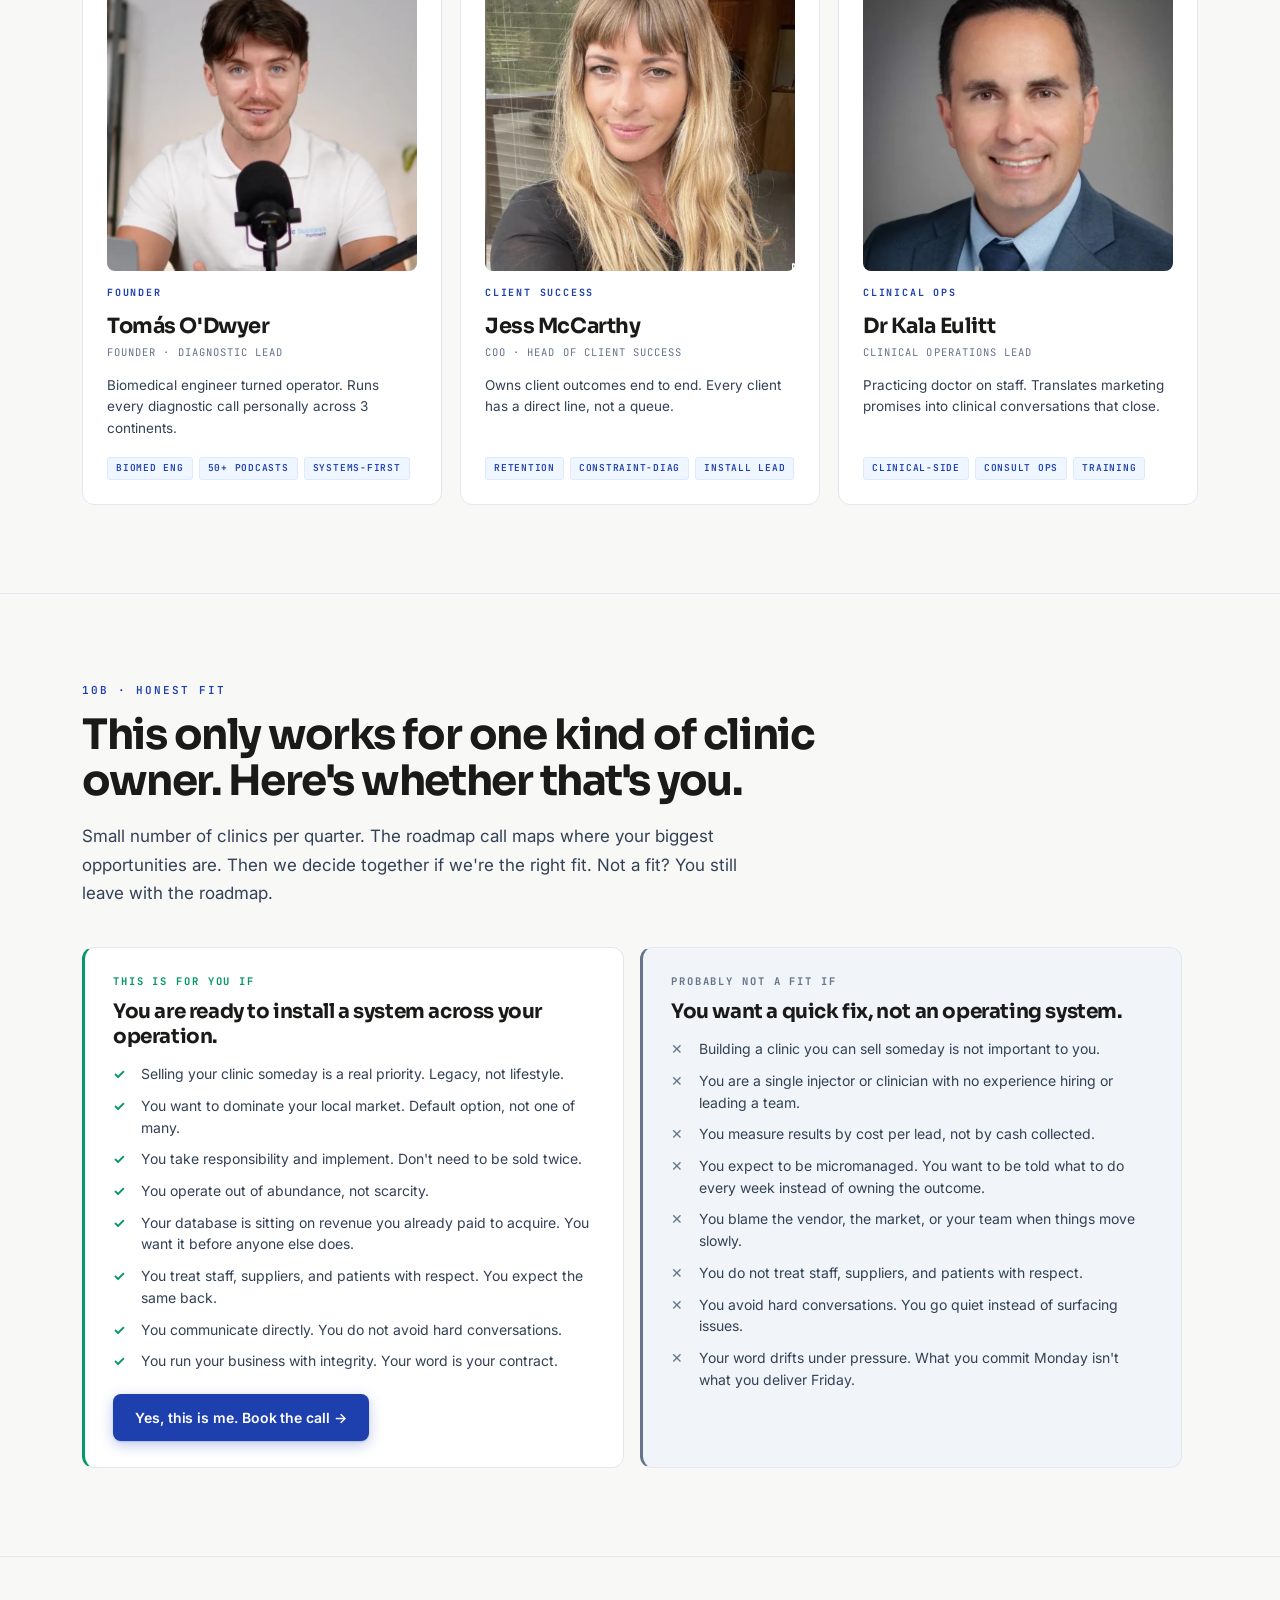
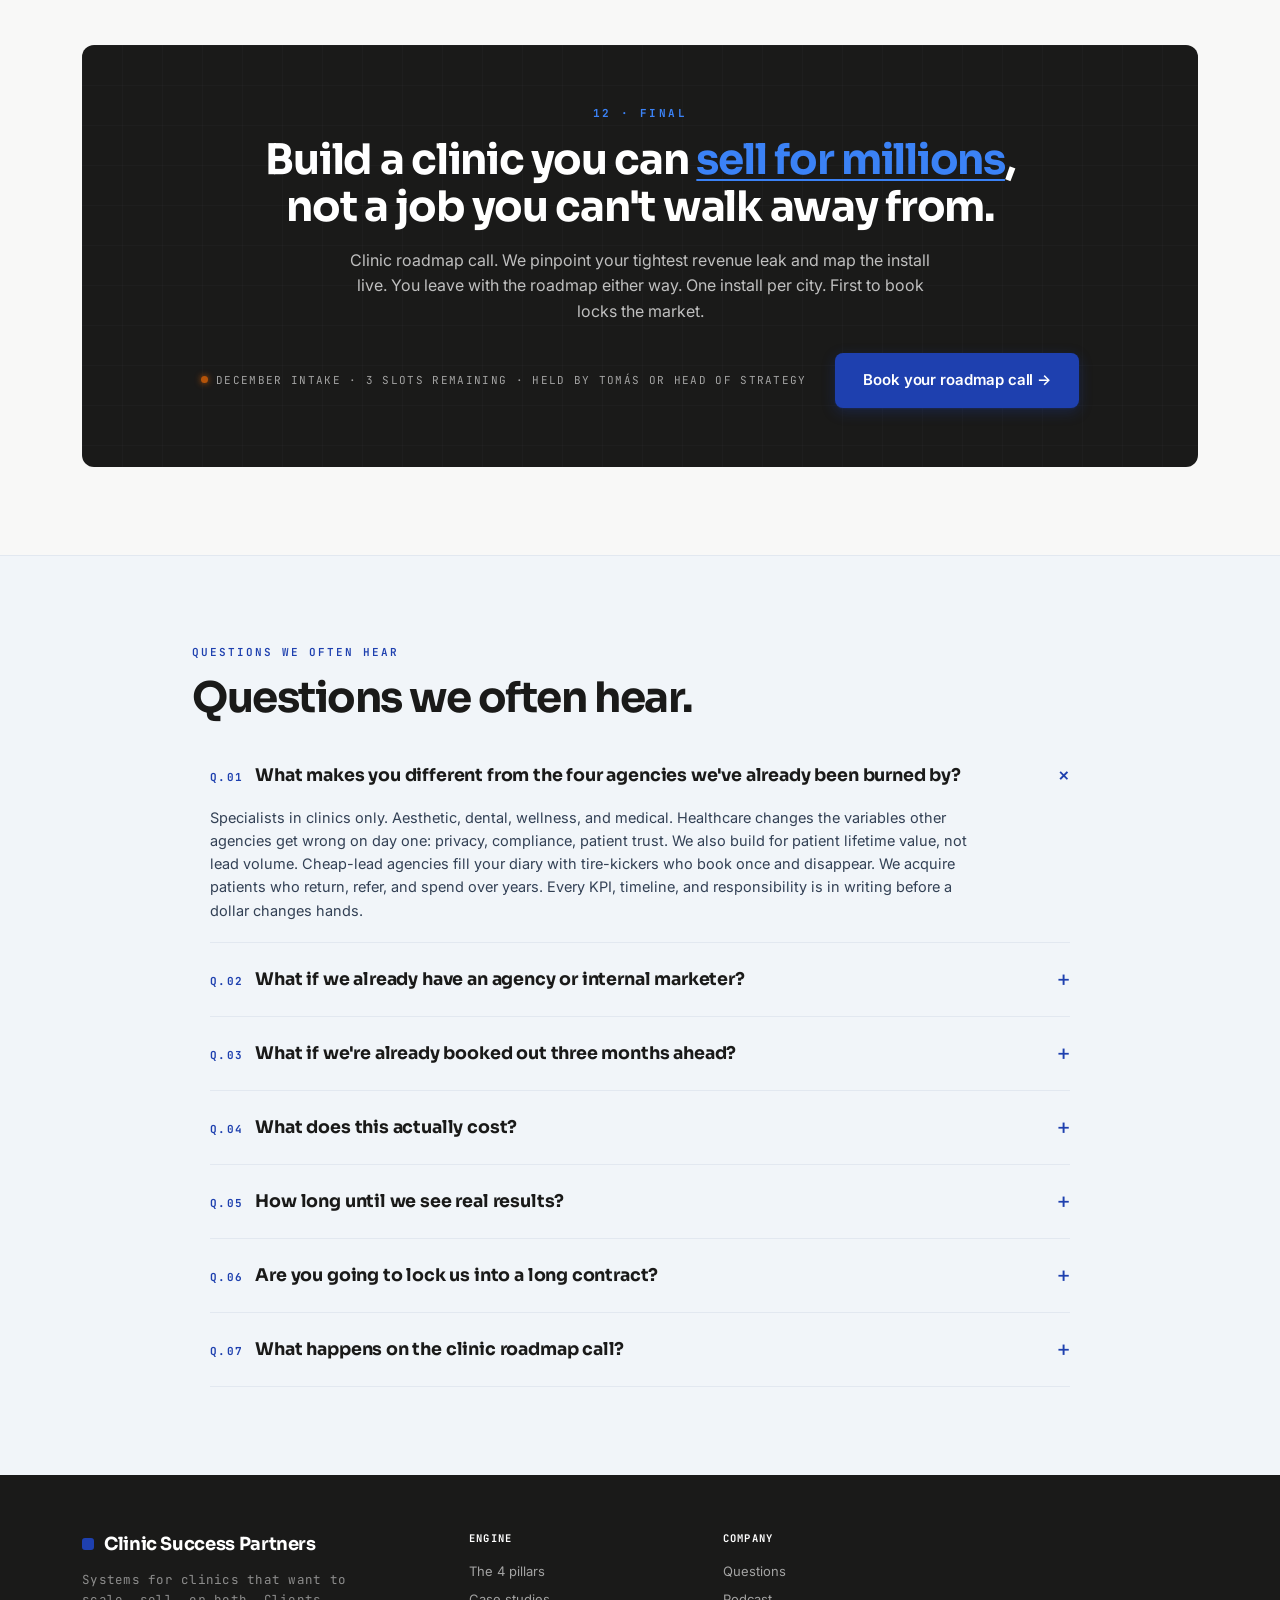
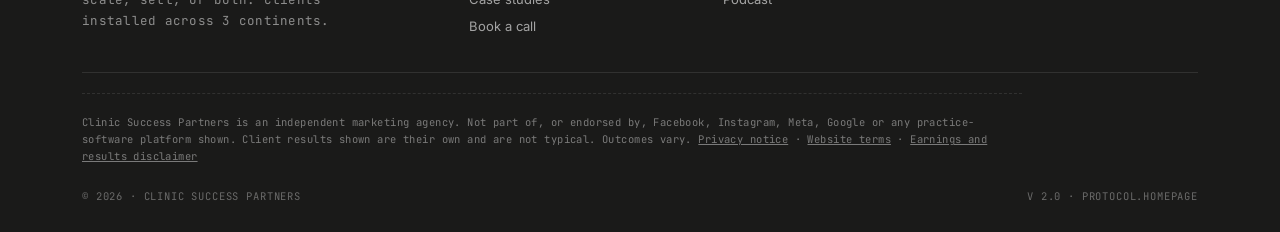
==== commit 7a20f101: "Add legal pages and footer links, drop pixel" ====
--- a/index.html
+++ b/index.html
@@ -1,6 +1,23 @@
 <!DOCTYPE html>
 <html lang="en">
 <head>
+<!-- Google Tag Manager -->
+<script>(function(w,d,s,l,i){w[l]=w[l]||[];w[l].push({'gtm.start':
+new Date().getTime(),event:'gtm.js'});var f=d.getElementsByTagName(s)[0],
+j=d.createElement(s),dl=l!='dataLayer'?'&l='+l:'';j.async=true;j.src=
+'https://www.googletagmanager.com/gtm.js?id='+i+dl;f.parentNode.insertBefore(j,f);
+})(window,document,'script','dataLayer','GTM-PBHSXC2W');</script>
+<!-- End Google Tag Manager -->
+
+<!-- Google tag (gtag.js) -->
+<script async src="https://www.googletagmanager.com/gtag/js?id=G-6S5L3CMLVD"></script>
+<script>
+  window.dataLayer = window.dataLayer || [];
+  function gtag(){dataLayer.push(arguments);}
+  gtag('js', new Date());
+  gtag('config', 'G-6S5L3CMLVD');
+</script>
+
 <meta charset="UTF-8" />
 <meta name="viewport" content="width=device-width, initial-scale=1" />
 <title>Clinic Success Partners · The Engine for 7&amp;8 Figure Clinics</title>
@@ -1814,6 +1831,10 @@
 </style>
 </head>
 <body>
+<!-- Google Tag Manager (noscript) -->
+<noscript><iframe src="https://www.googletagmanager.com/ns.html?id=GTM-PBHSXC2W"
+height="0" width="0" style="display:none;visibility:hidden"></iframe></noscript>
+<!-- End Google Tag Manager (noscript) -->
 
 <!-- ============================== NAV ============================== -->
 <nav class="site-nav" aria-label="Main">
@@ -2604,7 +2625,7 @@
         </ul>
       </div>
     </div>
-    <p class="footer-disclaimer">Clinic Success Partners is an independent consulting firm. Not affiliated with or endorsed by any practice-software platform shown. Past client results are illustrative. Outcomes vary.</p>
+    <p class="footer-disclaimer">Clinic Success Partners is an independent marketing agency. Not part of, or endorsed by, Facebook, Instagram, Meta, Google or any practice-software platform shown. Client results shown are their own and are not typical. Outcomes vary. <a href="/privacy-policy/" style="color:inherit;text-decoration:underline">Privacy notice</a> · <a href="/terms/" style="color:inherit;text-decoration:underline">Website terms</a> · <a href="/earnings-disclaimer/" style="color:inherit;text-decoration:underline">Earnings and results disclaimer</a></p>
     <div class="bottom">
       <span>© 2026 · Clinic Success Partners</span>
       <span>v 2.0 · Protocol.Homepage</span>
@@ -2813,5 +2834,7 @@
   })();
 </script>
 
+<!-- GHL external tracking (US account, where bookings land) -->
+<script defer src="https://links.patientflo.ai/js/external-tracking.js" data-tracking-id="tk_e5d32b9a8bcd4a41a84ccfe3ac7737fc"></script>
 </body>
 </html>
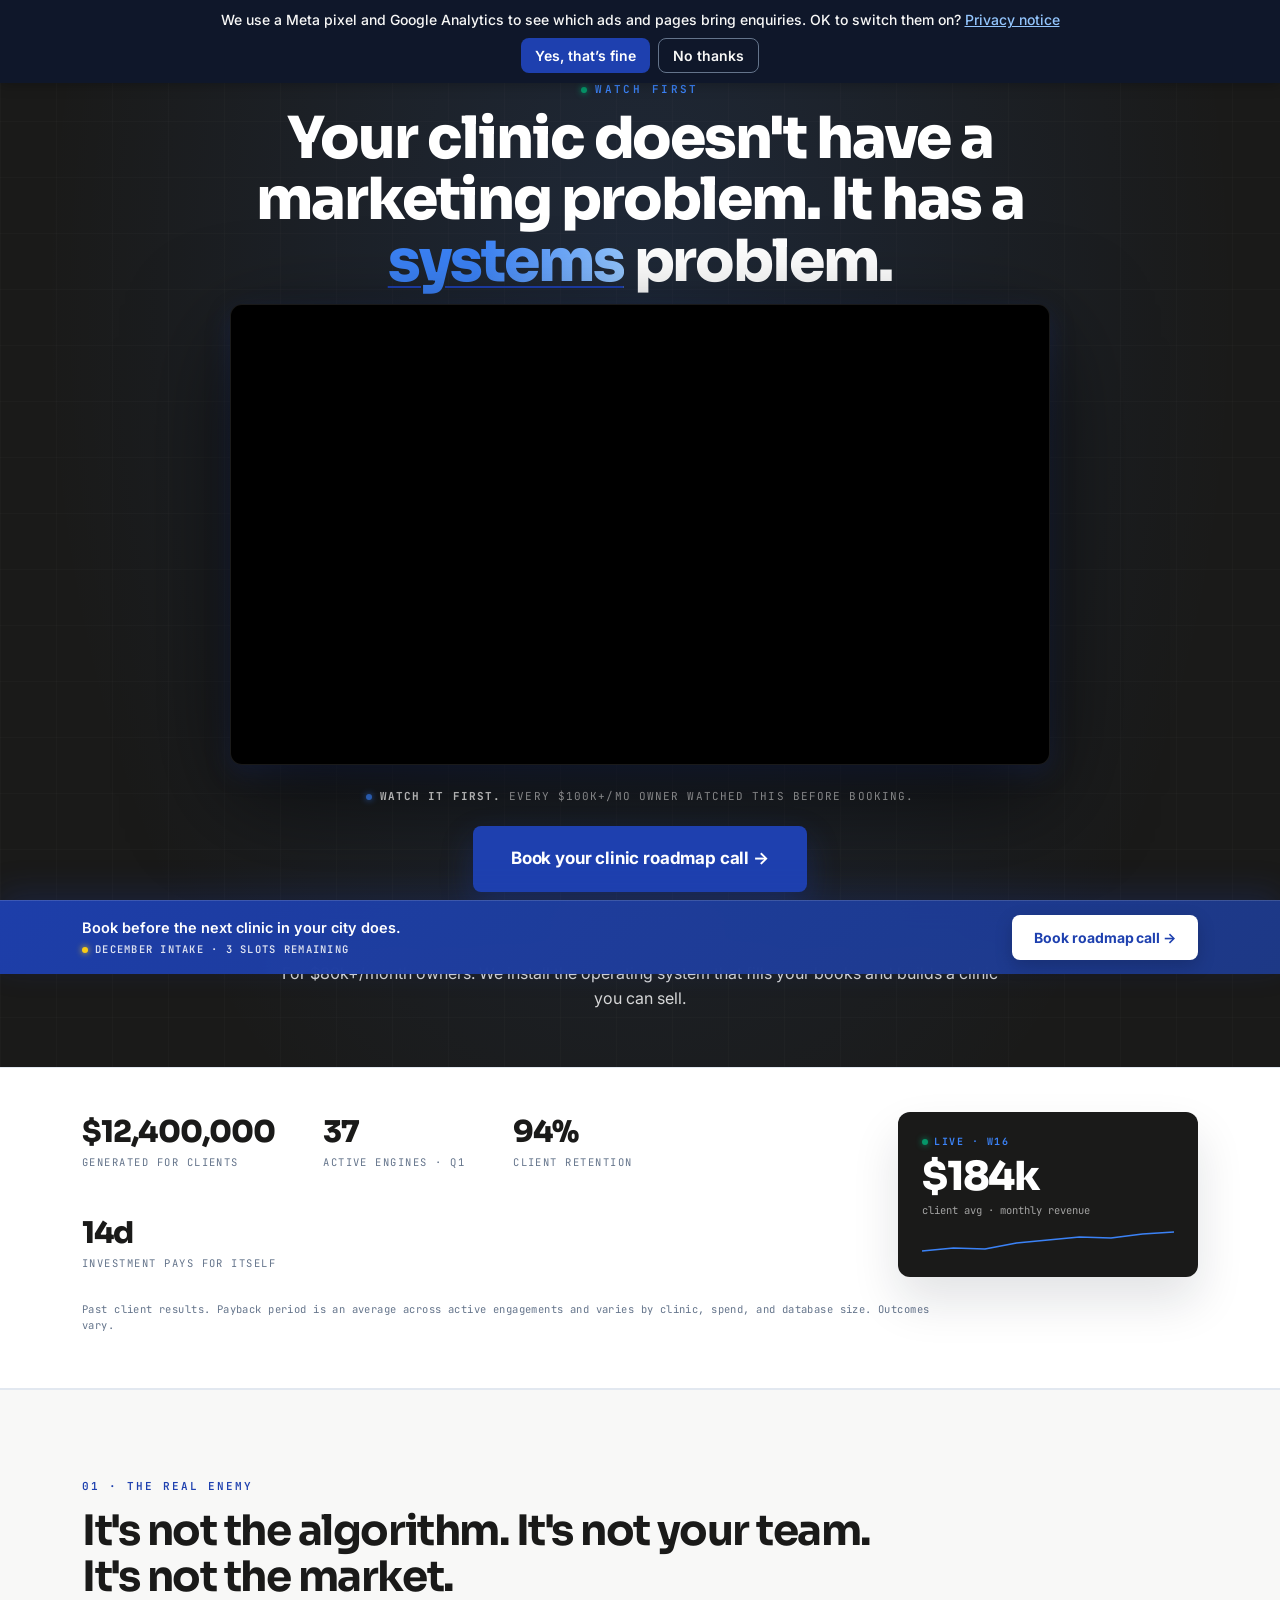
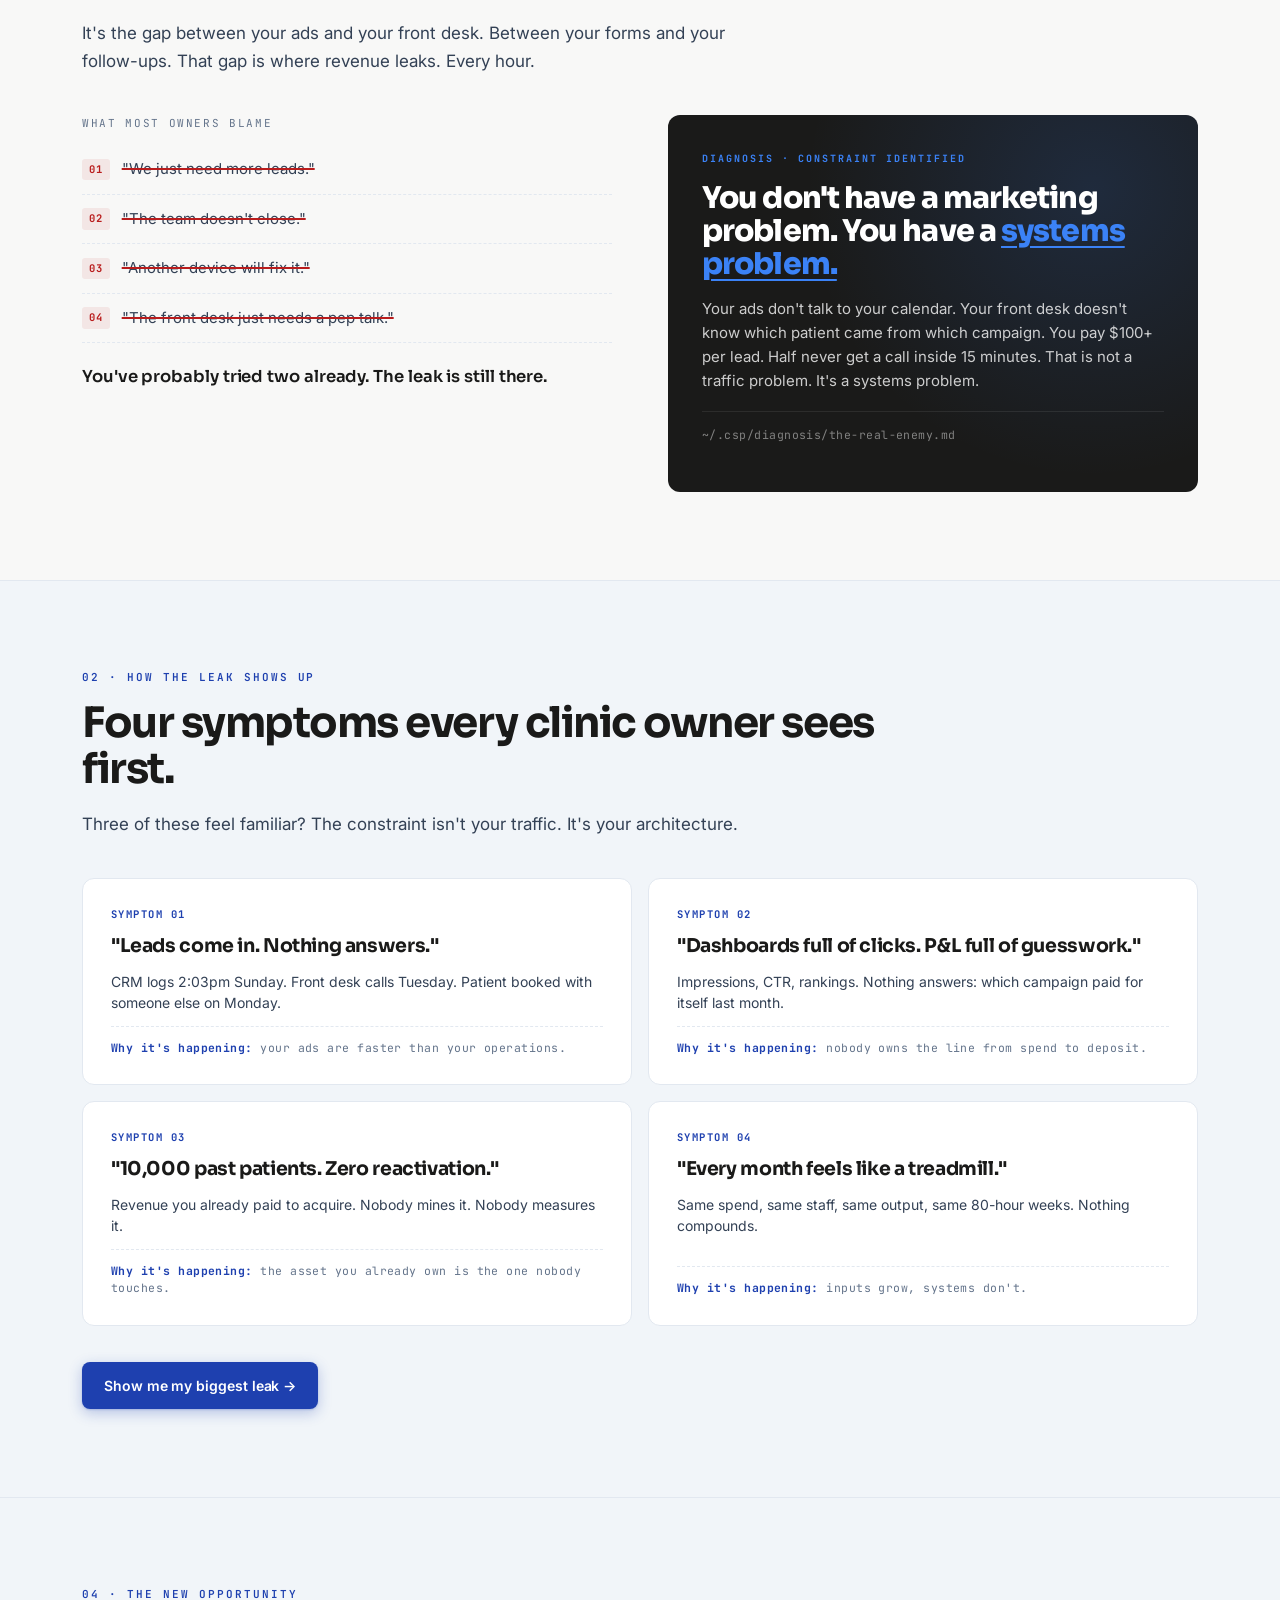
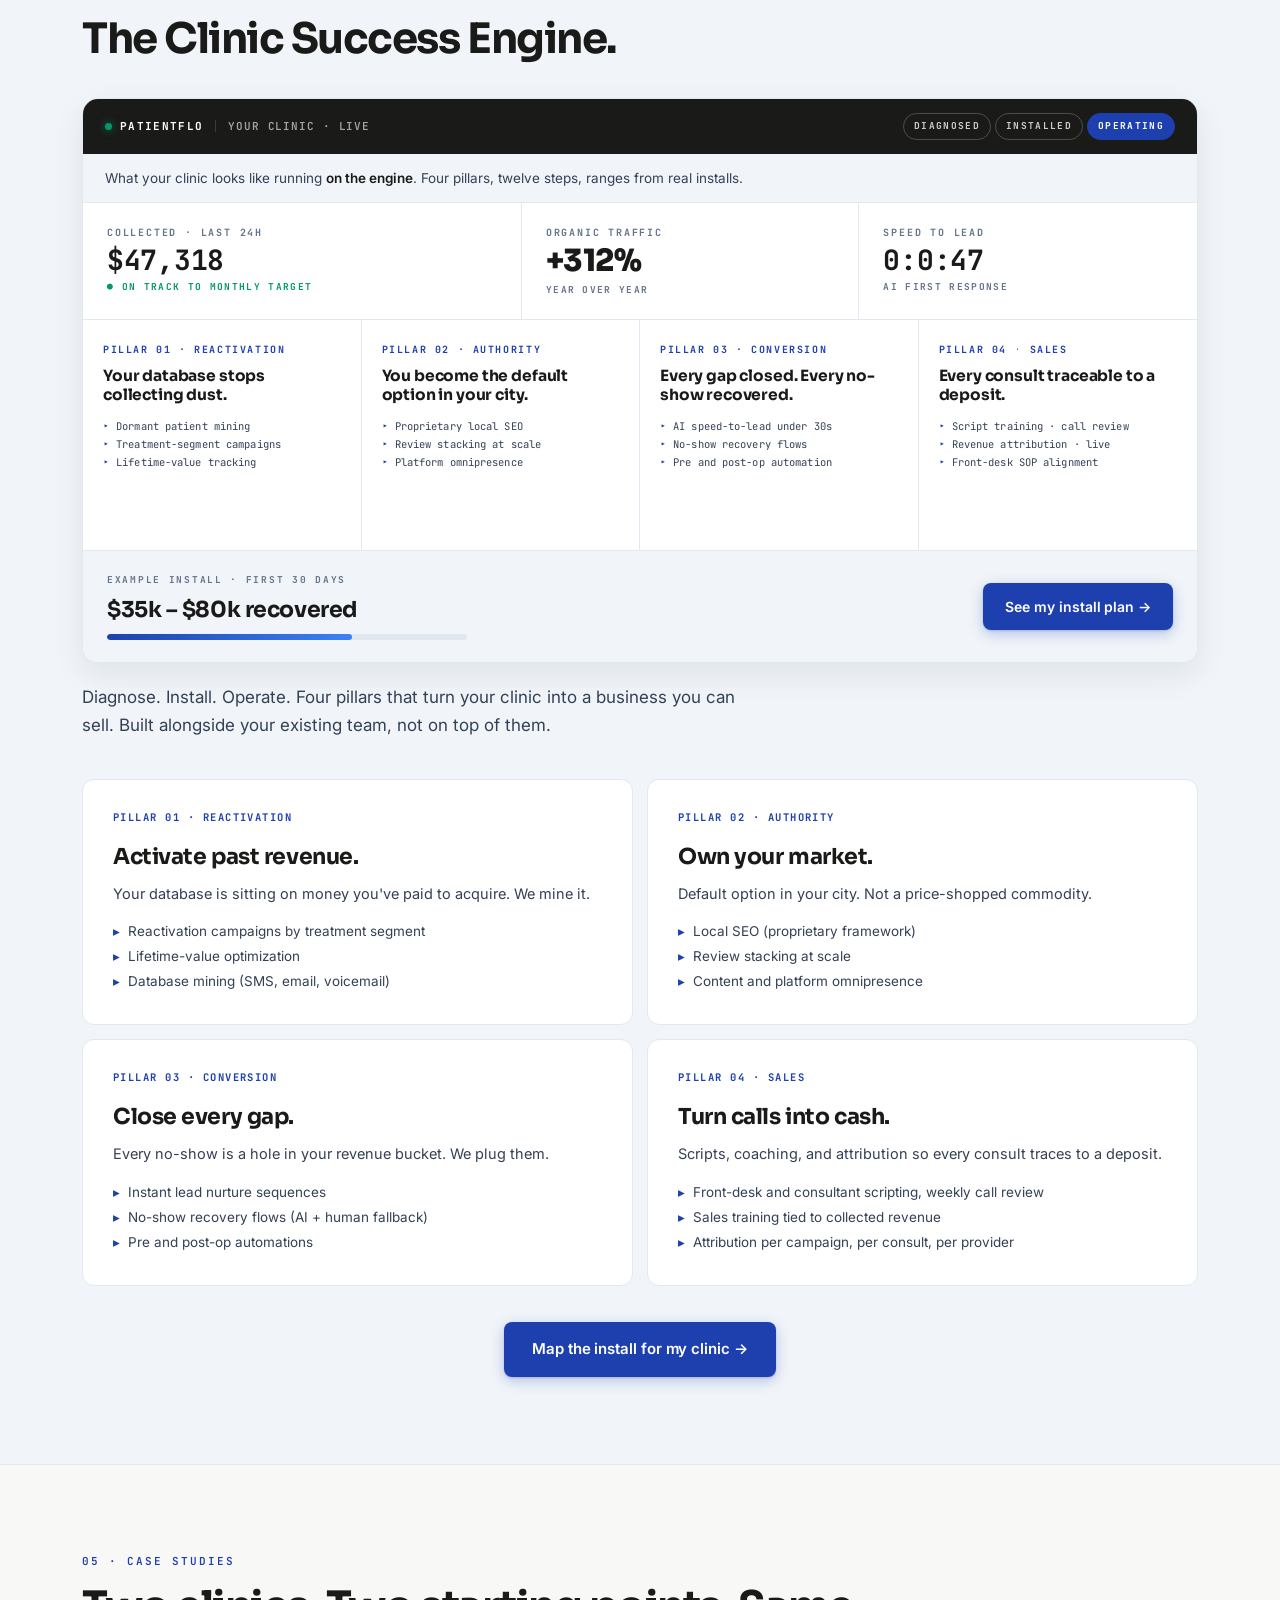
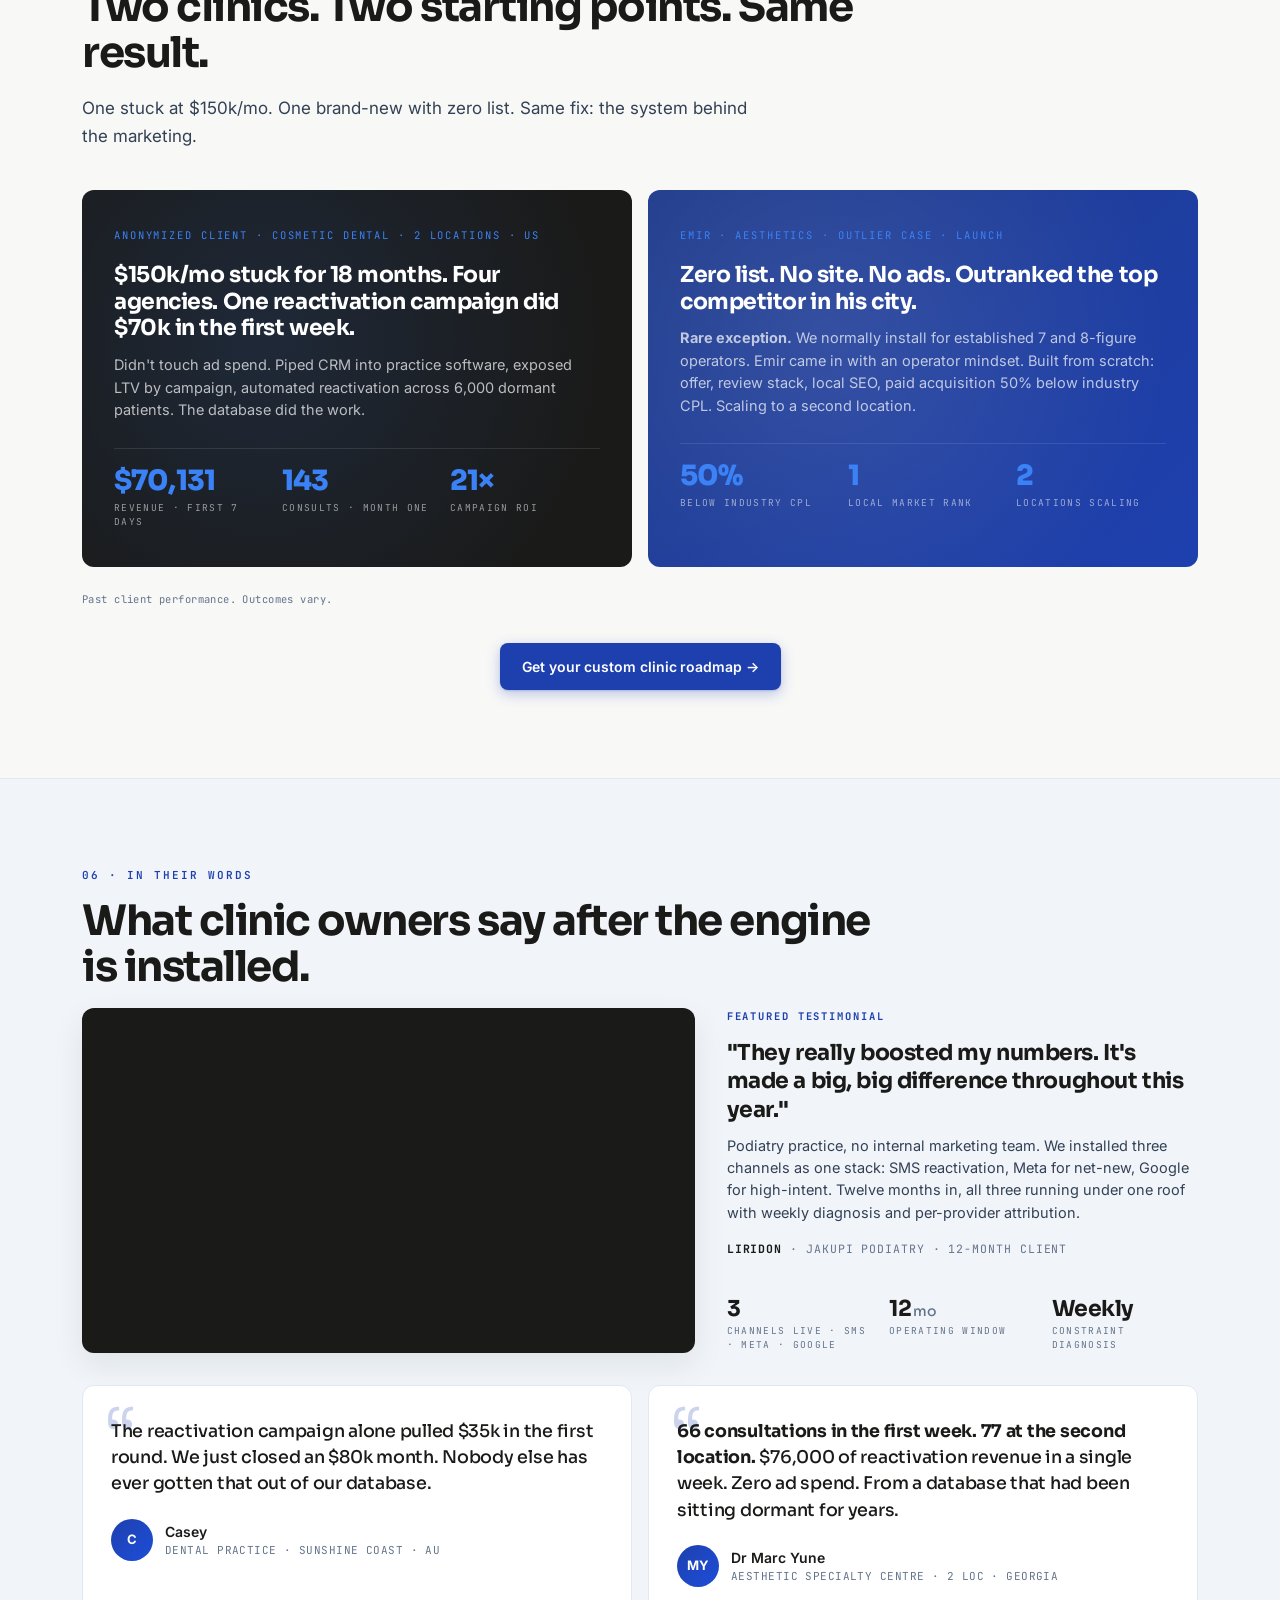
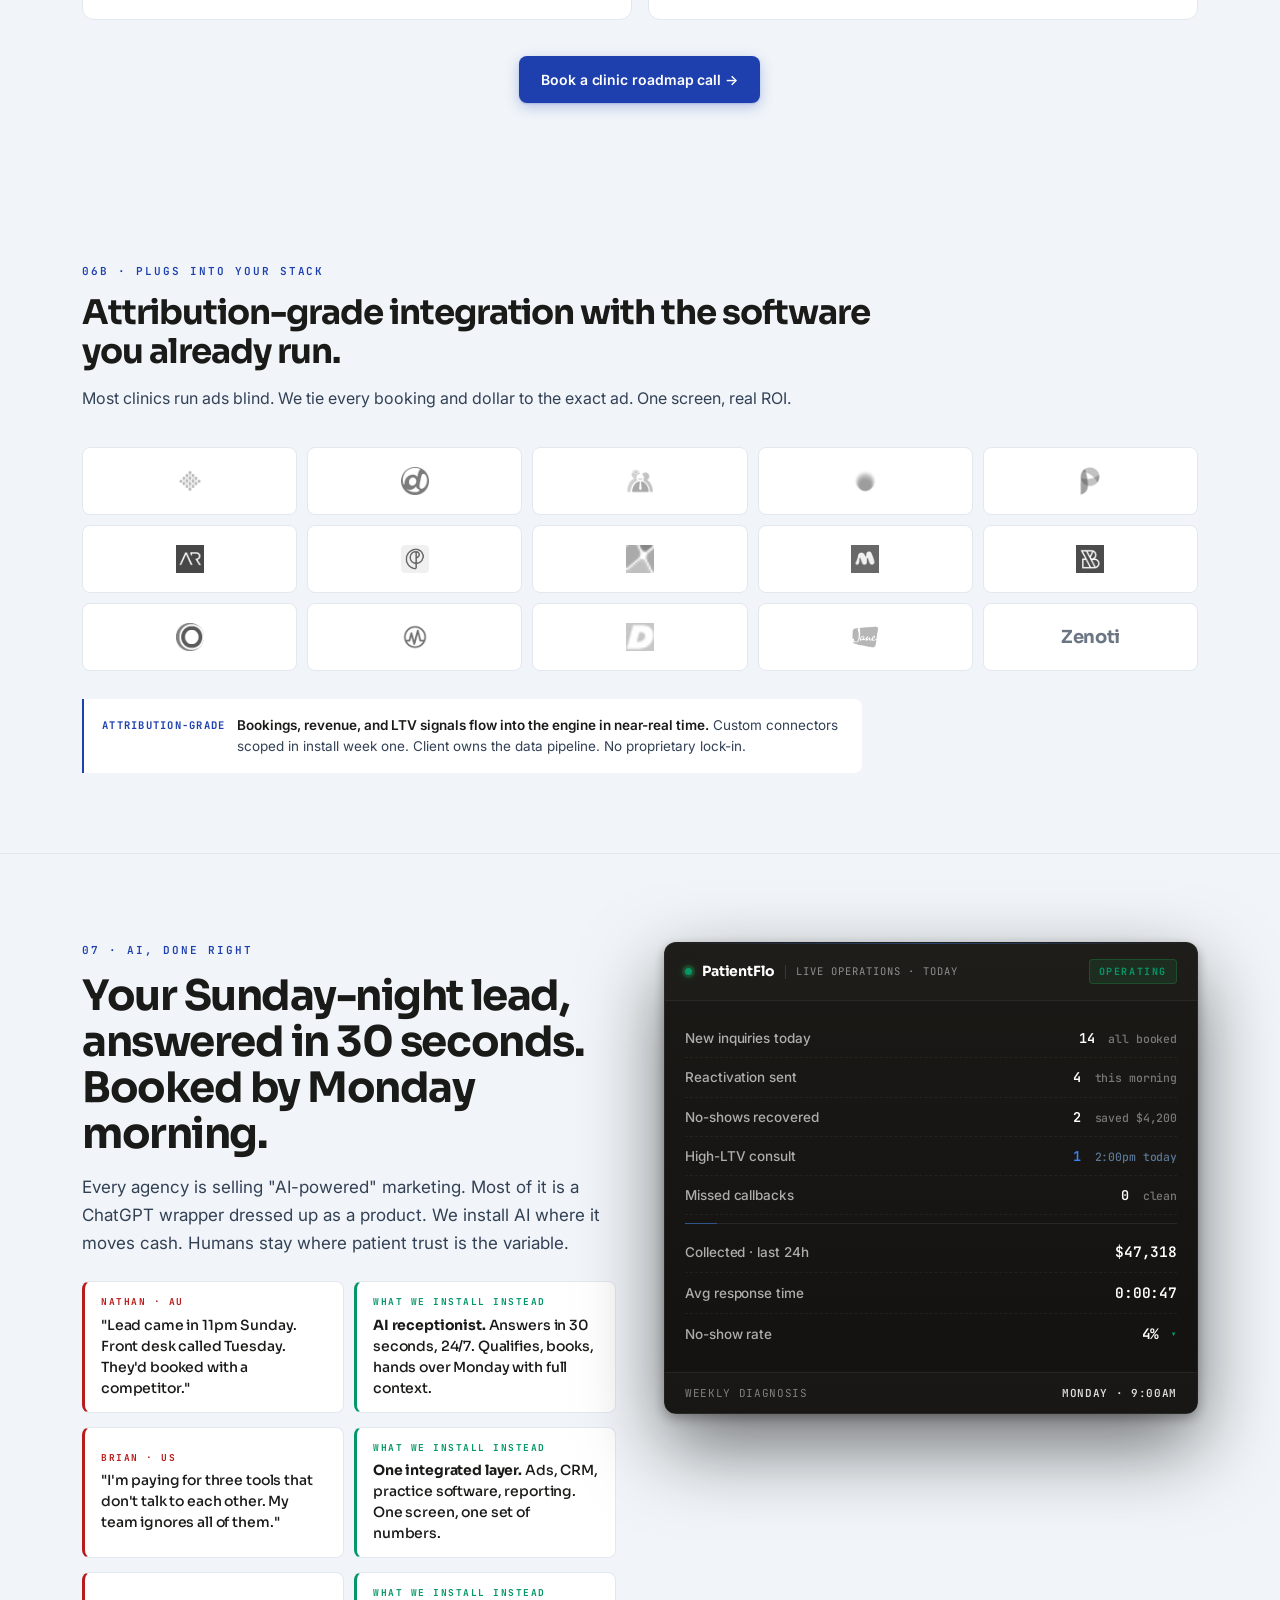
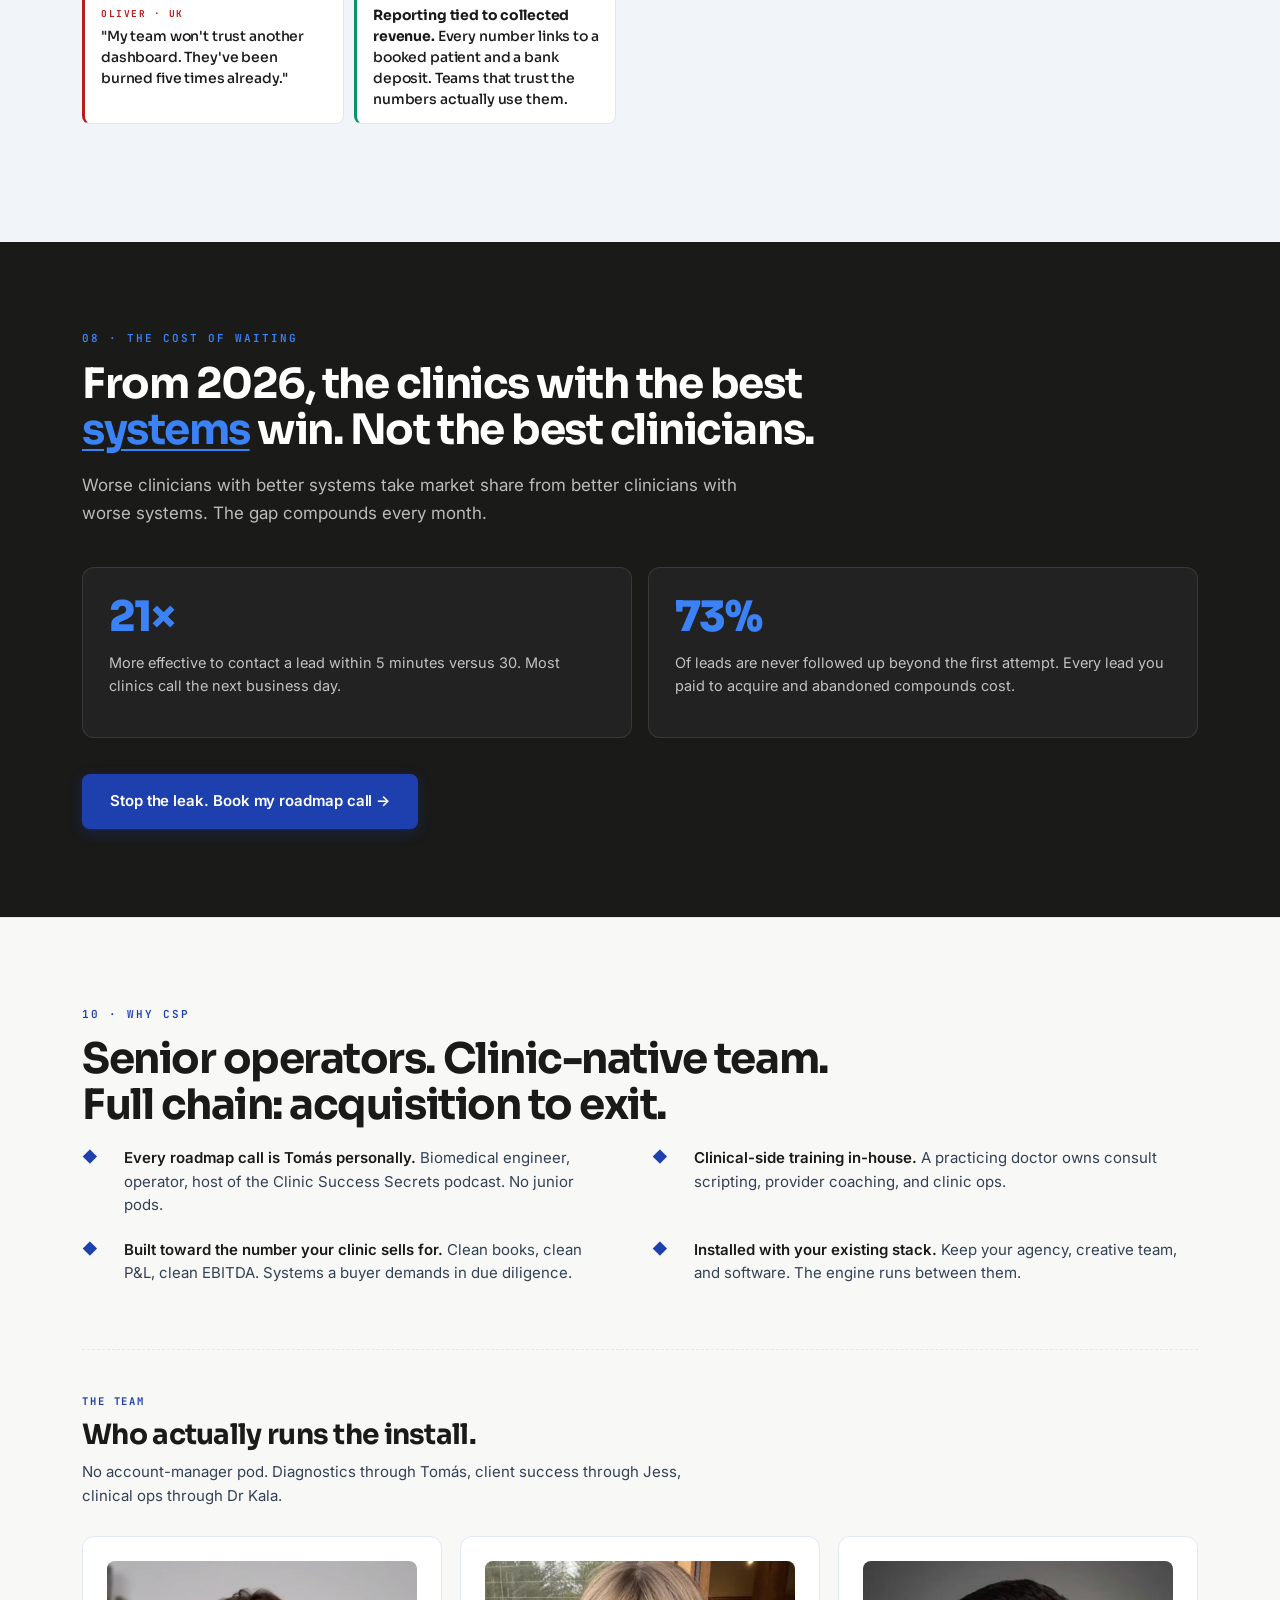
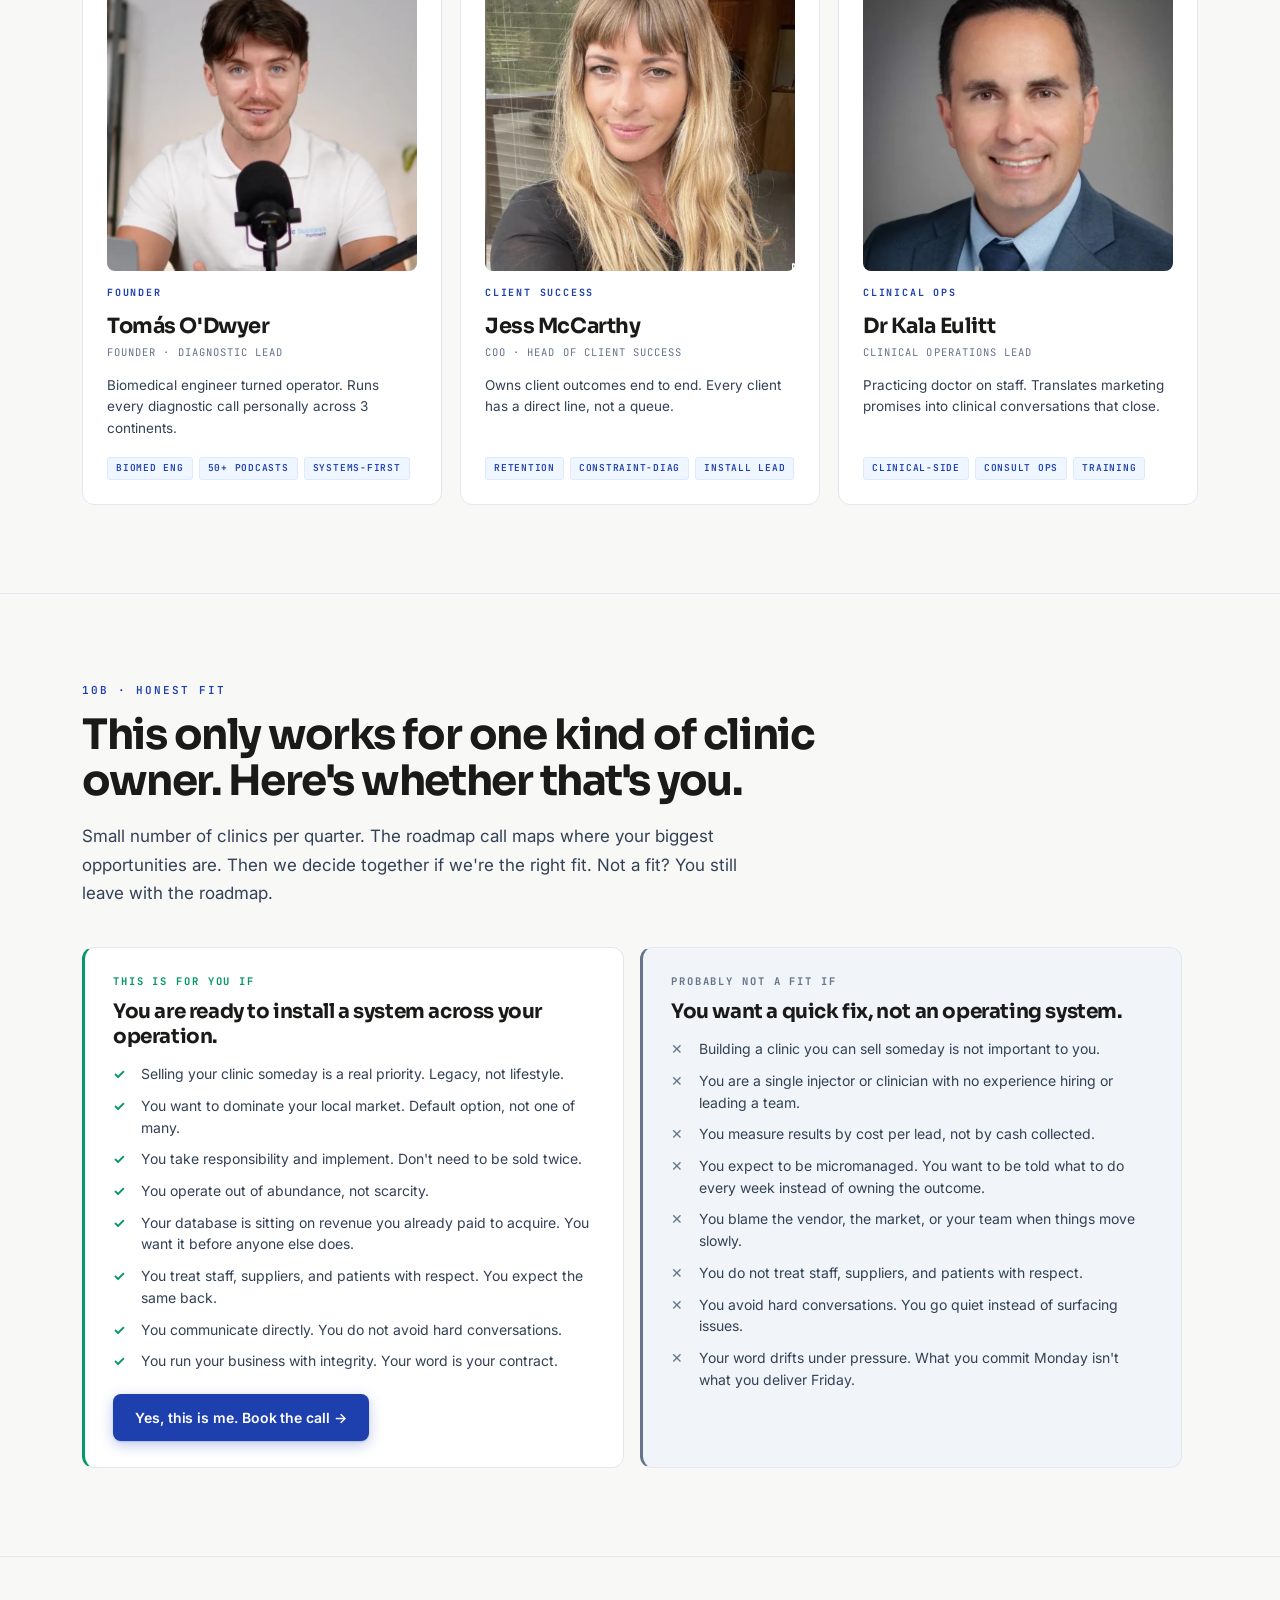
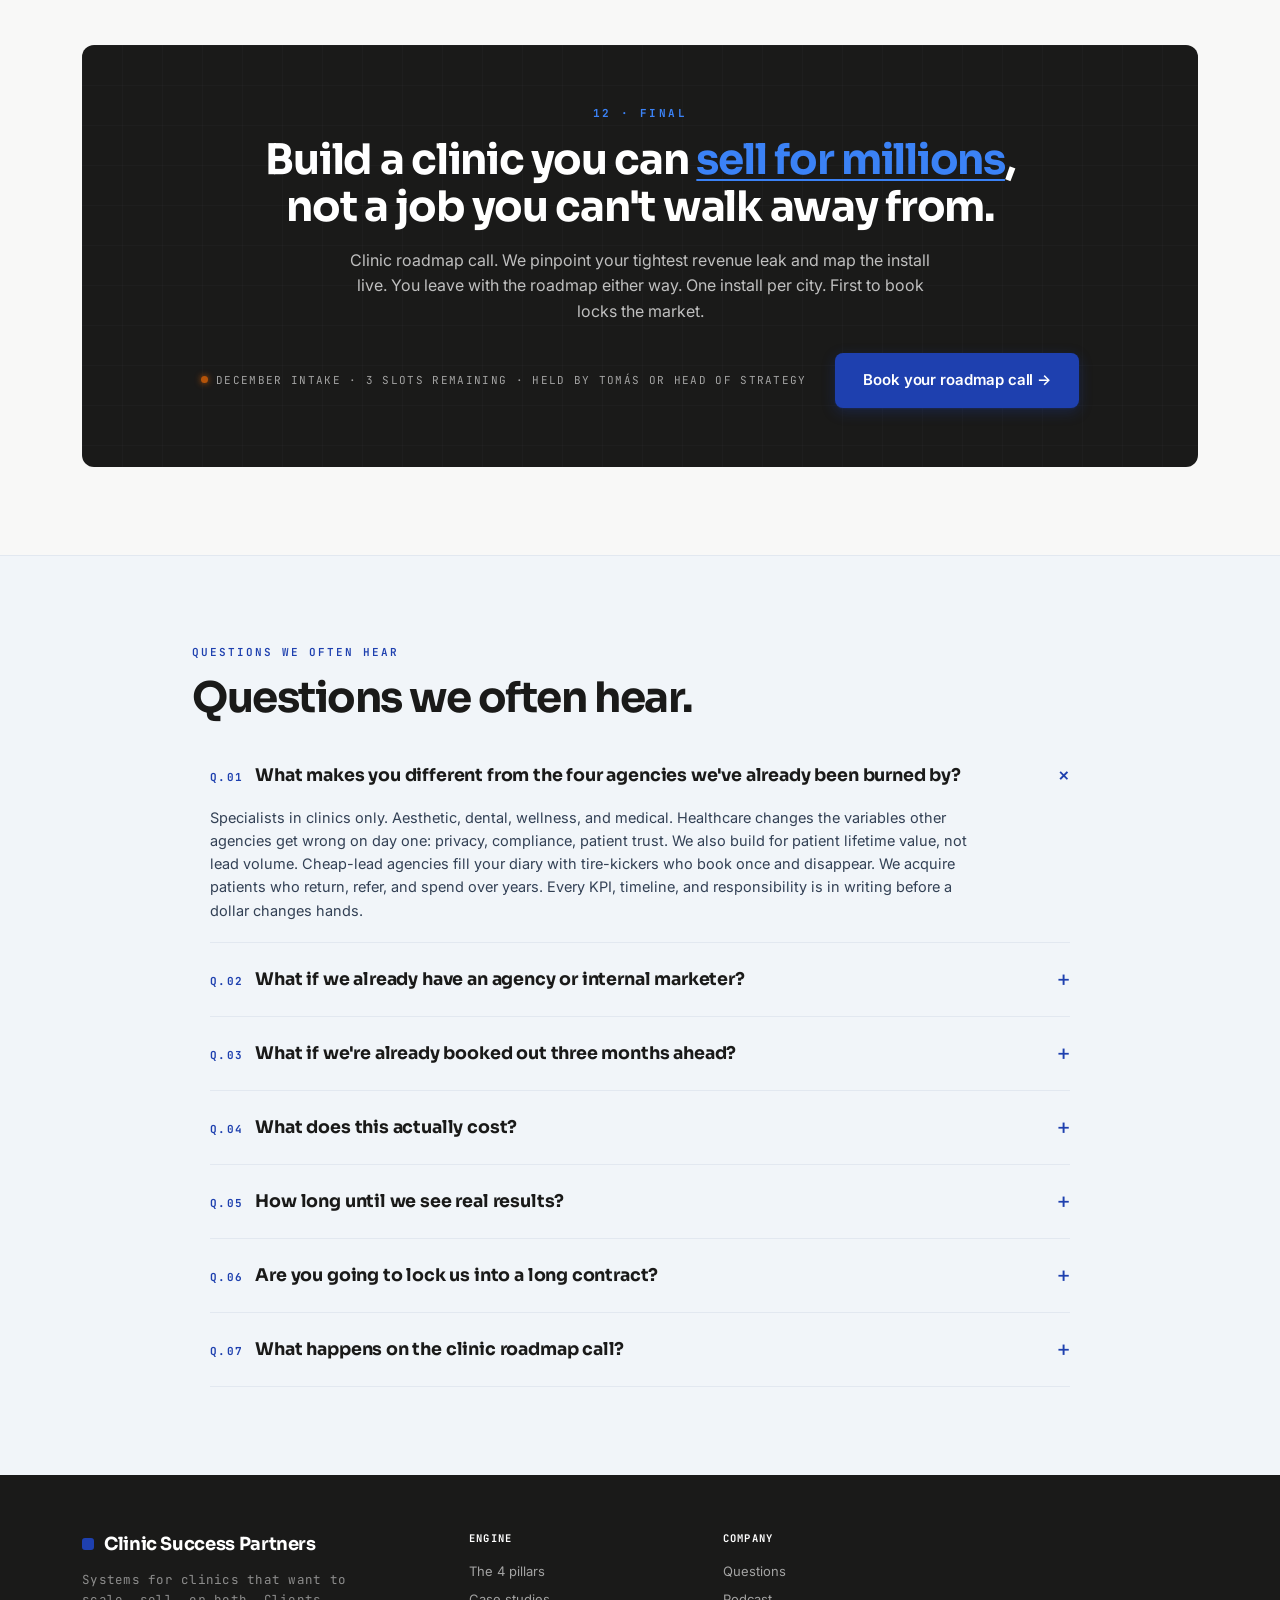
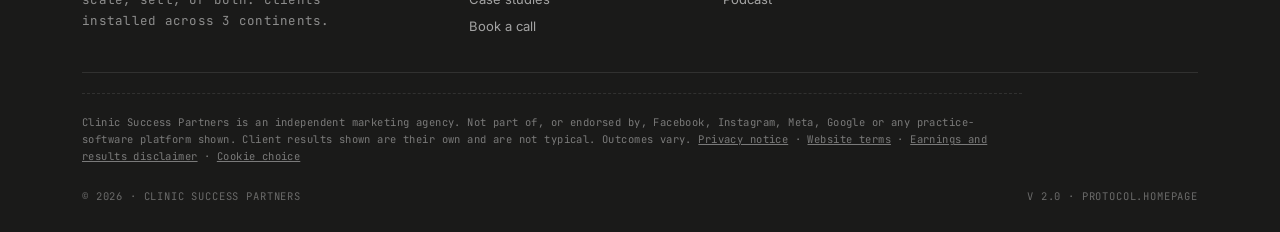
==== commit a9a4d288: "Gate GTM, GA4 and pixel behind cookie choice" ====
--- a/index.html
+++ b/index.html
@@ -1,22 +1,7 @@
 <!DOCTYPE html>
 <html lang="en">
 <head>
-<!-- Google Tag Manager -->
-<script>(function(w,d,s,l,i){w[l]=w[l]||[];w[l].push({'gtm.start':
-new Date().getTime(),event:'gtm.js'});var f=d.getElementsByTagName(s)[0],
-j=d.createElement(s),dl=l!='dataLayer'?'&l='+l:'';j.async=true;j.src=
-'https://www.googletagmanager.com/gtm.js?id='+i+dl;f.parentNode.insertBefore(j,f);
-})(window,document,'script','dataLayer','GTM-PBHSXC2W');</script>
-<!-- End Google Tag Manager -->
-
-<!-- Google tag (gtag.js) -->
-<script async src="https://www.googletagmanager.com/gtag/js?id=G-6S5L3CMLVD"></script>
-<script>
-  window.dataLayer = window.dataLayer || [];
-  function gtag(){dataLayer.push(arguments);}
-  gtag('js', new Date());
-  gtag('config', 'G-6S5L3CMLVD');
-</script>
+
 
 <meta charset="UTF-8" />
 <meta name="viewport" content="width=device-width, initial-scale=1" />
@@ -1829,11 +1814,18 @@
     .es-brand::before { animation: none; }
   }
 </style>
+<!-- Analytics load only after the cookie choice (8 Oct 2026). GTM-PBHSXC2W + GA4 G-6S5L3CMLVD. -->
+<script>
+window.cspLoadAnalytics=function(){
+  if(window.__cspAnalyticsLoaded)return;window.__cspAnalyticsLoaded=true;
+  (function(w,d,s,l,i){w[l]=w[l]||[];w[l].push({'gtm.start':new Date().getTime(),event:'gtm.js'});var f=d.getElementsByTagName(s)[0],j=d.createElement(s),dl=l!='dataLayer'?'&l='+l:'';j.async=true;j.src='https://www.googletagmanager.com/gtm.js?id='+i+dl;f.parentNode.insertBefore(j,f);})(window,document,'script','dataLayer','GTM-PBHSXC2W');
+  var g=document.createElement('script');g.async=true;g.src='https://www.googletagmanager.com/gtag/js?id=G-6S5L3CMLVD';document.head.appendChild(g);
+  window.dataLayer=window.dataLayer||[];function gtag(){dataLayer.push(arguments);}window.gtag=window.gtag||gtag;gtag('js',new Date());gtag('config','G-6S5L3CMLVD');
+};
+</script>
 </head>
 <body>
 <!-- Google Tag Manager (noscript) -->
-<noscript><iframe src="https://www.googletagmanager.com/ns.html?id=GTM-PBHSXC2W"
-height="0" width="0" style="display:none;visibility:hidden"></iframe></noscript>
 <!-- End Google Tag Manager (noscript) -->
 
 <!-- ============================== NAV ============================== -->
@@ -2625,7 +2617,7 @@
         </ul>
       </div>
     </div>
-    <p class="footer-disclaimer">Clinic Success Partners is an independent marketing agency. Not part of, or endorsed by, Facebook, Instagram, Meta, Google or any practice-software platform shown. Client results shown are their own and are not typical. Outcomes vary. <a href="/privacy-policy/" style="color:inherit;text-decoration:underline">Privacy notice</a> · <a href="/terms/" style="color:inherit;text-decoration:underline">Website terms</a> · <a href="/earnings-disclaimer/" style="color:inherit;text-decoration:underline">Earnings and results disclaimer</a></p>
+    <p class="footer-disclaimer">Clinic Success Partners is an independent marketing agency. Not part of, or endorsed by, Facebook, Instagram, Meta, Google or any practice-software platform shown. Client results shown are their own and are not typical. Outcomes vary. <a href="/privacy-policy/" style="color:inherit;text-decoration:underline">Privacy notice</a> · <a href="/terms/" style="color:inherit;text-decoration:underline">Website terms</a> · <a href="/earnings-disclaimer/" style="color:inherit;text-decoration:underline">Earnings and results disclaimer</a> · <a href="#" data-csp-consent="open" style="color:inherit;text-decoration:underline">Cookie choice</a></p>
     <div class="bottom">
       <span>© 2026 · Clinic Success Partners</span>
       <span>v 2.0 · Protocol.Homepage</span>
@@ -2836,5 +2828,38 @@
 
 <!-- GHL external tracking (US account, where bookings land) -->
 <script defer src="https://links.patientflo.ai/js/external-tracking.js" data-tracking-id="tk_e5d32b9a8bcd4a41a84ccfe3ac7737fc"></script>
+<!-- CSP cookie choice (8 Oct 2026): nothing non-essential loads until the visitor says yes. Choice saved in this browser only. -->
+<div id="csp-consent" hidden role="dialog" aria-label="Cookie choice" style="position:fixed;top:0;left:0;right:0;z-index:2147483000;background:#0F172A;color:#F8F8F7;font:500 14px/1.45 Inter,system-ui,-apple-system,sans-serif;padding:10px 14px;box-shadow:0 2px 12px rgba(0,0,0,.25)">
+  <div style="max-width:900px;margin:0 auto;display:flex;flex-wrap:wrap;gap:8px 14px;align-items:center;justify-content:center;text-align:center">
+    <span>We use a Meta pixel and Google Analytics to see which ads and pages bring enquiries. OK to switch them on? <a href="/privacy-policy/" style="color:#93C5FD;text-decoration:underline">Privacy notice</a></span>
+    <span style="display:flex;gap:8px">
+      <button type="button" data-csp-consent="yes" style="background:#1E40AF;color:#fff;border:0;border-radius:8px;padding:8px 14px;font:600 14px Inter,system-ui,sans-serif;cursor:pointer">Yes, that&rsquo;s fine</button>
+      <button type="button" data-csp-consent="no" style="background:transparent;color:#F8F8F7;border:1px solid #64748B;border-radius:8px;padding:8px 14px;font:600 14px Inter,system-ui,sans-serif;cursor:pointer">No thanks</button>
+    </span>
+  </div>
+</div>
+<script>
+(function(){
+  var K='csp-consent-v1', PIX='2086479645508732';
+  function get(){try{return localStorage.getItem(K)}catch(e){return null}}
+  function set(v){try{localStorage.setItem(K,v)}catch(e){}}
+  function loadMeta(){
+    if(window.fbq)return;
+    !function(f,b,e,v,n,t,s){if(f.fbq)return;n=f.fbq=function(){n.callMethod?n.callMethod.apply(n,arguments):n.queue.push(arguments)};if(!f._fbq)f._fbq=n;n.push=n;n.loaded=!0;n.version='2.0';n.queue=[];t=b.createElement(e);t.async=!0;t.src=v;s=b.getElementsByTagName(e)[0];s.parentNode.insertBefore(t,s)}(window,document,'script','https://connect.facebook.net/en_US/fbevents.js');
+    fbq('init',PIX);fbq('track','PageView');
+  }
+  function loadAll(){loadMeta();if(typeof window.cspLoadAnalytics==='function'){try{window.cspLoadAnalytics()}catch(e){}}}
+  var bar=document.getElementById('csp-consent');
+  function show(){if(bar)bar.hidden=false}
+  function hide(){if(bar)bar.hidden=true}
+  var c=get();
+  if(c==='yes'){loadAll()}else if(c!=='no'){show()}
+  document.addEventListener('click',function(e){
+    var t=e.target.closest('[data-csp-consent]');if(!t)return;e.preventDefault();
+    var a=t.getAttribute('data-csp-consent');
+    if(a==='yes'){set('yes');loadAll();hide()}else if(a==='no'){set('no');hide()}else if(a==='open'){show()}
+  });
+})();
+</script>
 </body>
 </html>
